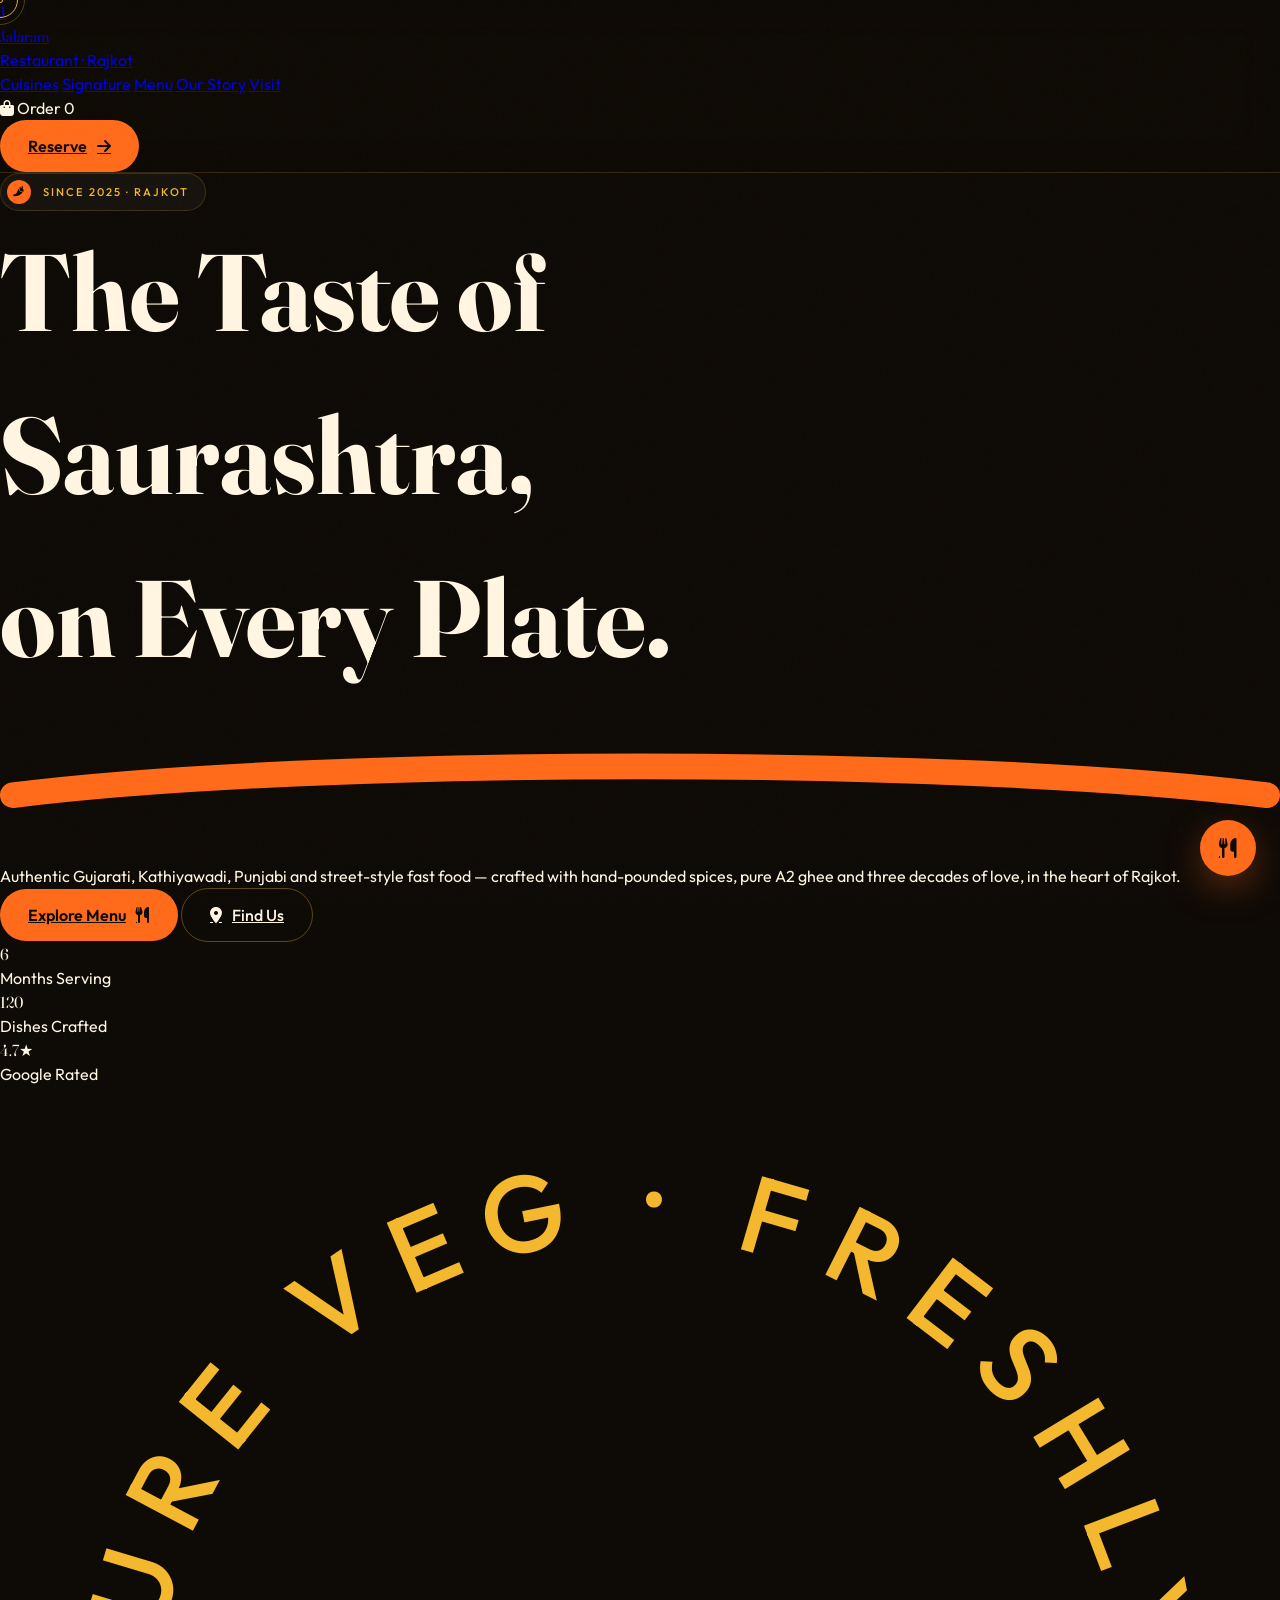
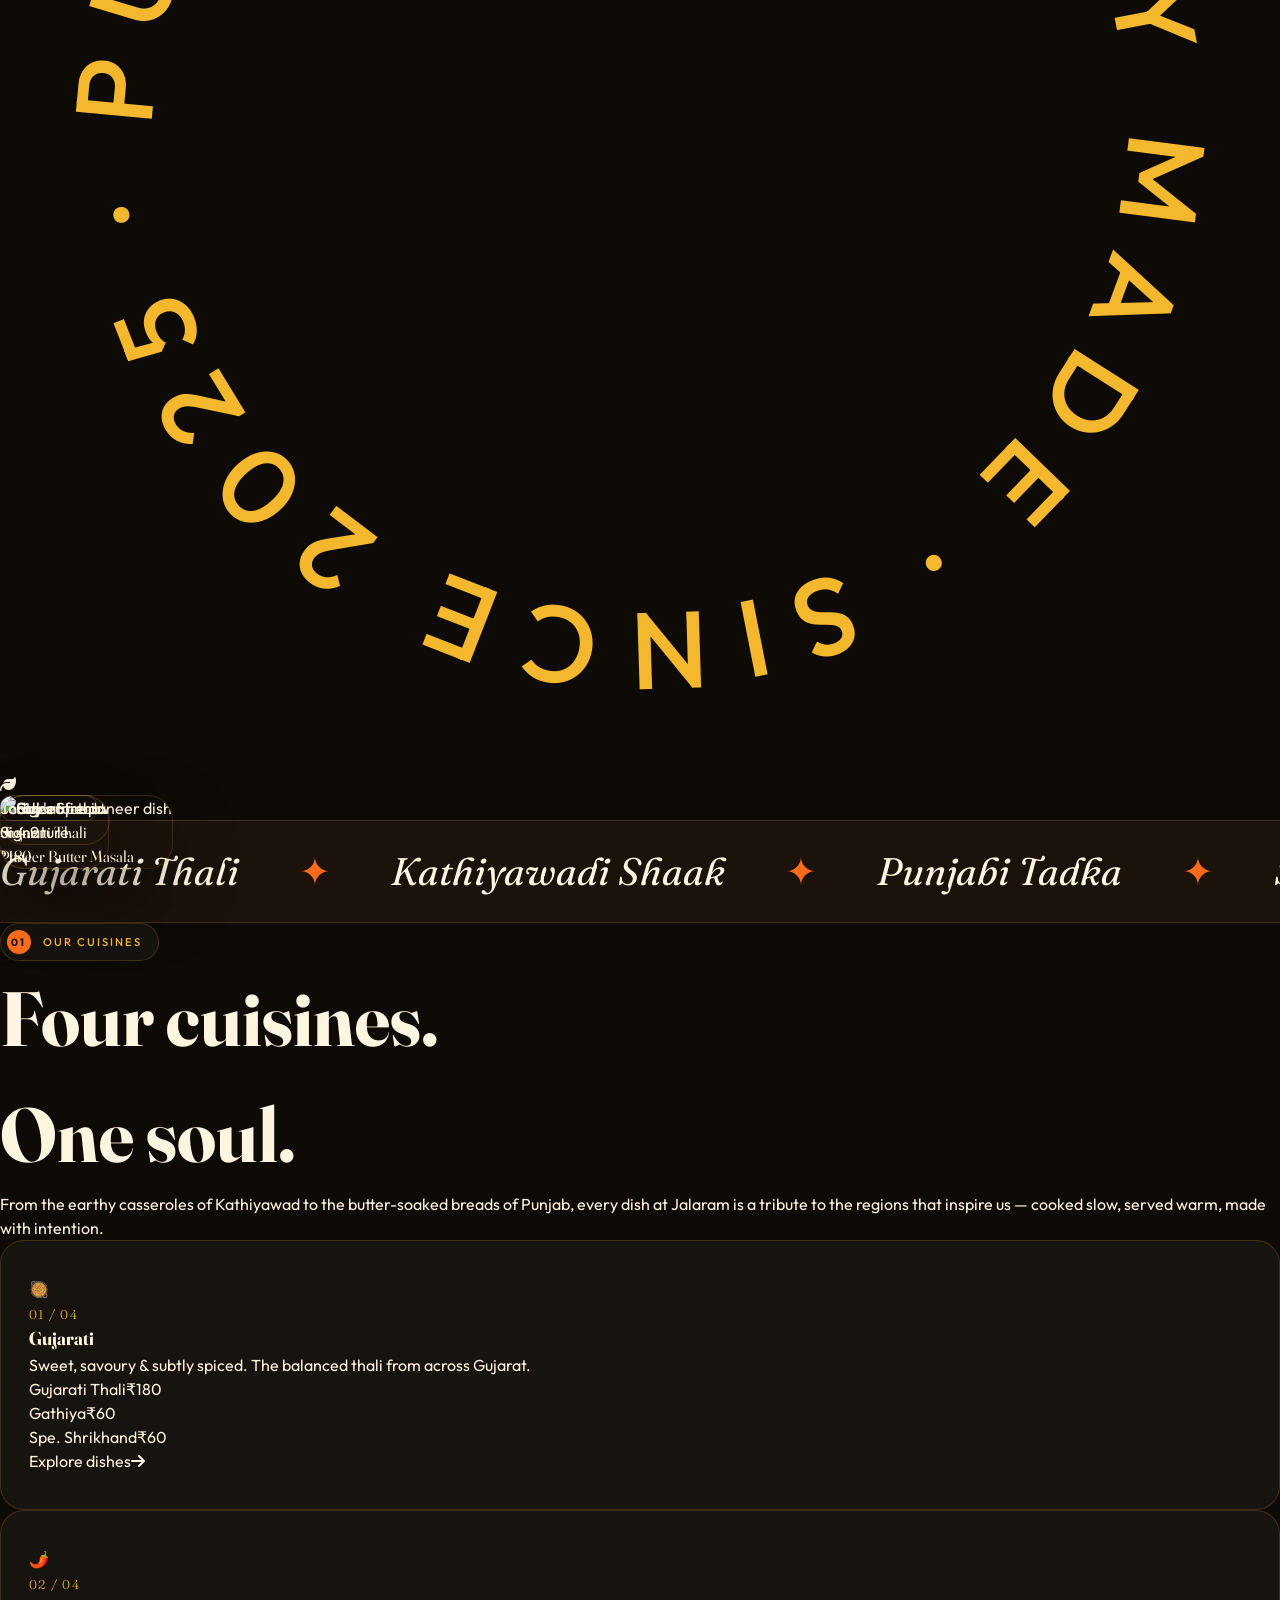
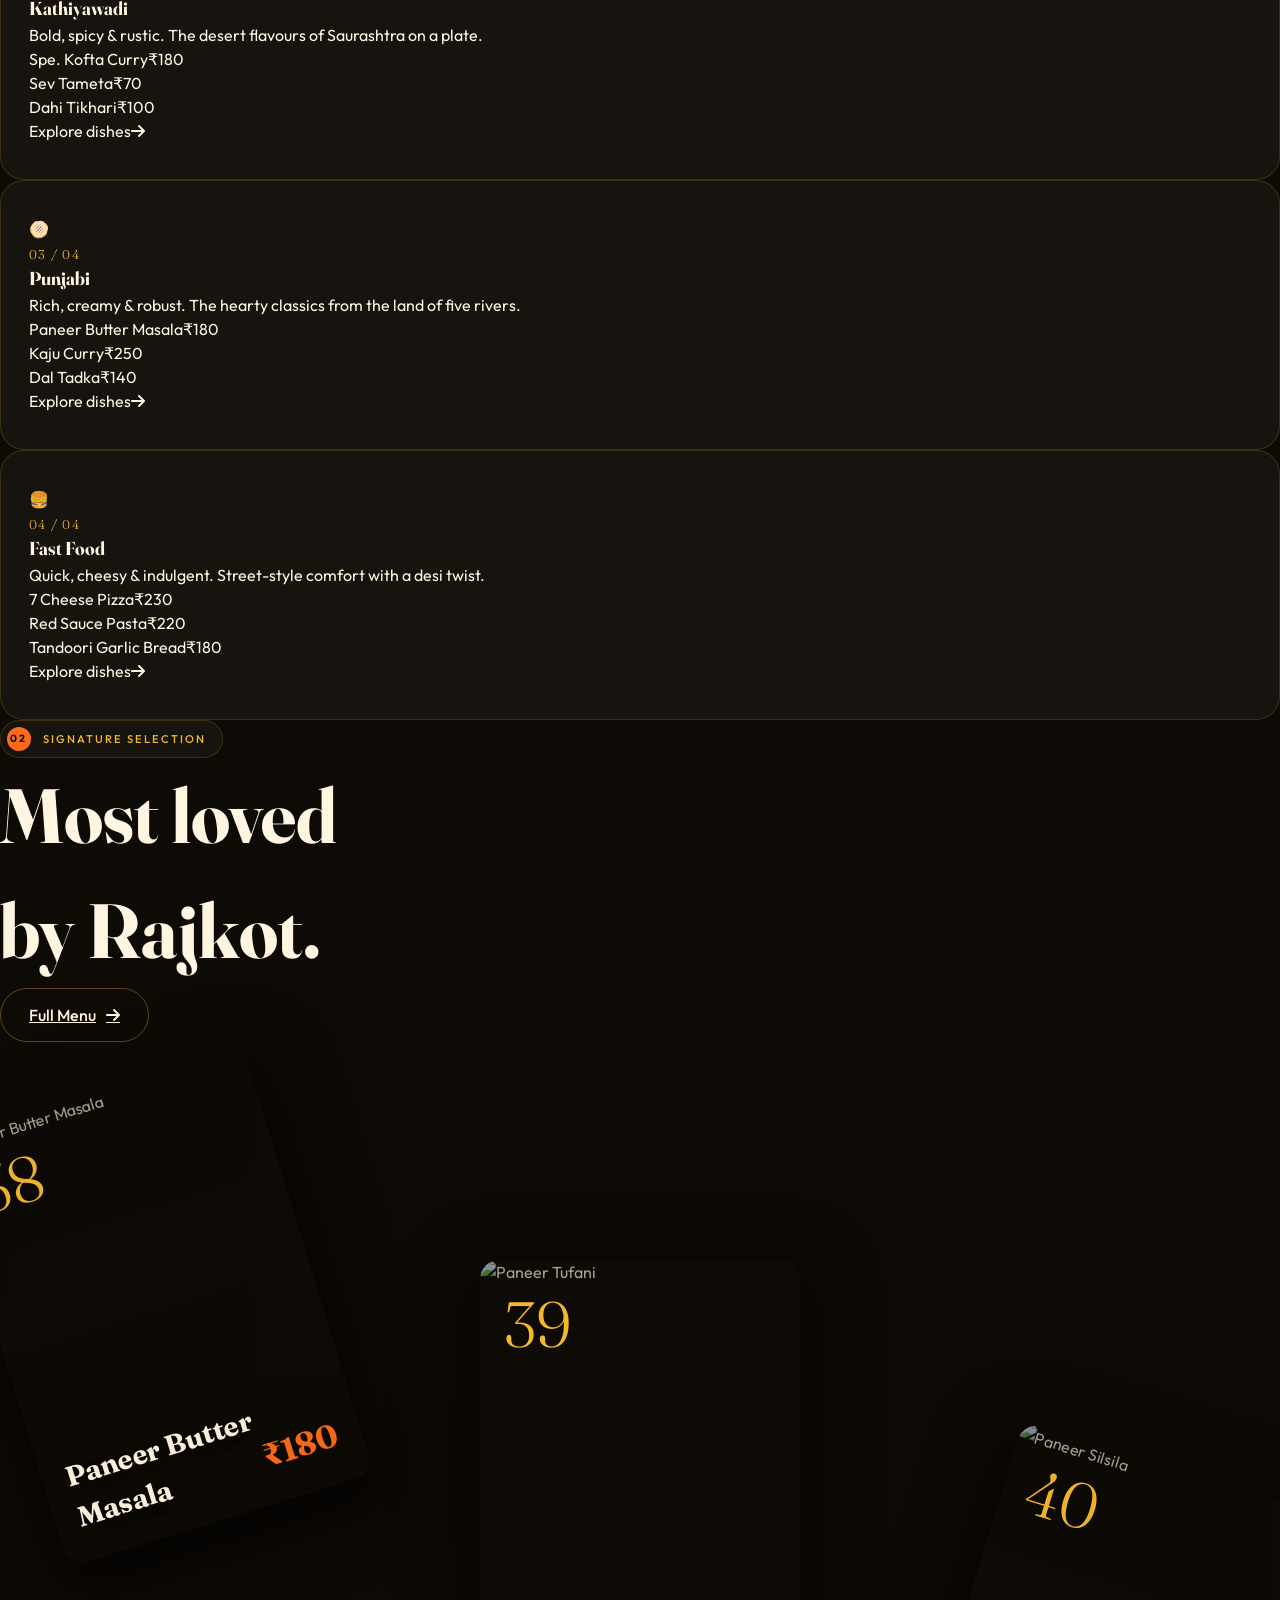
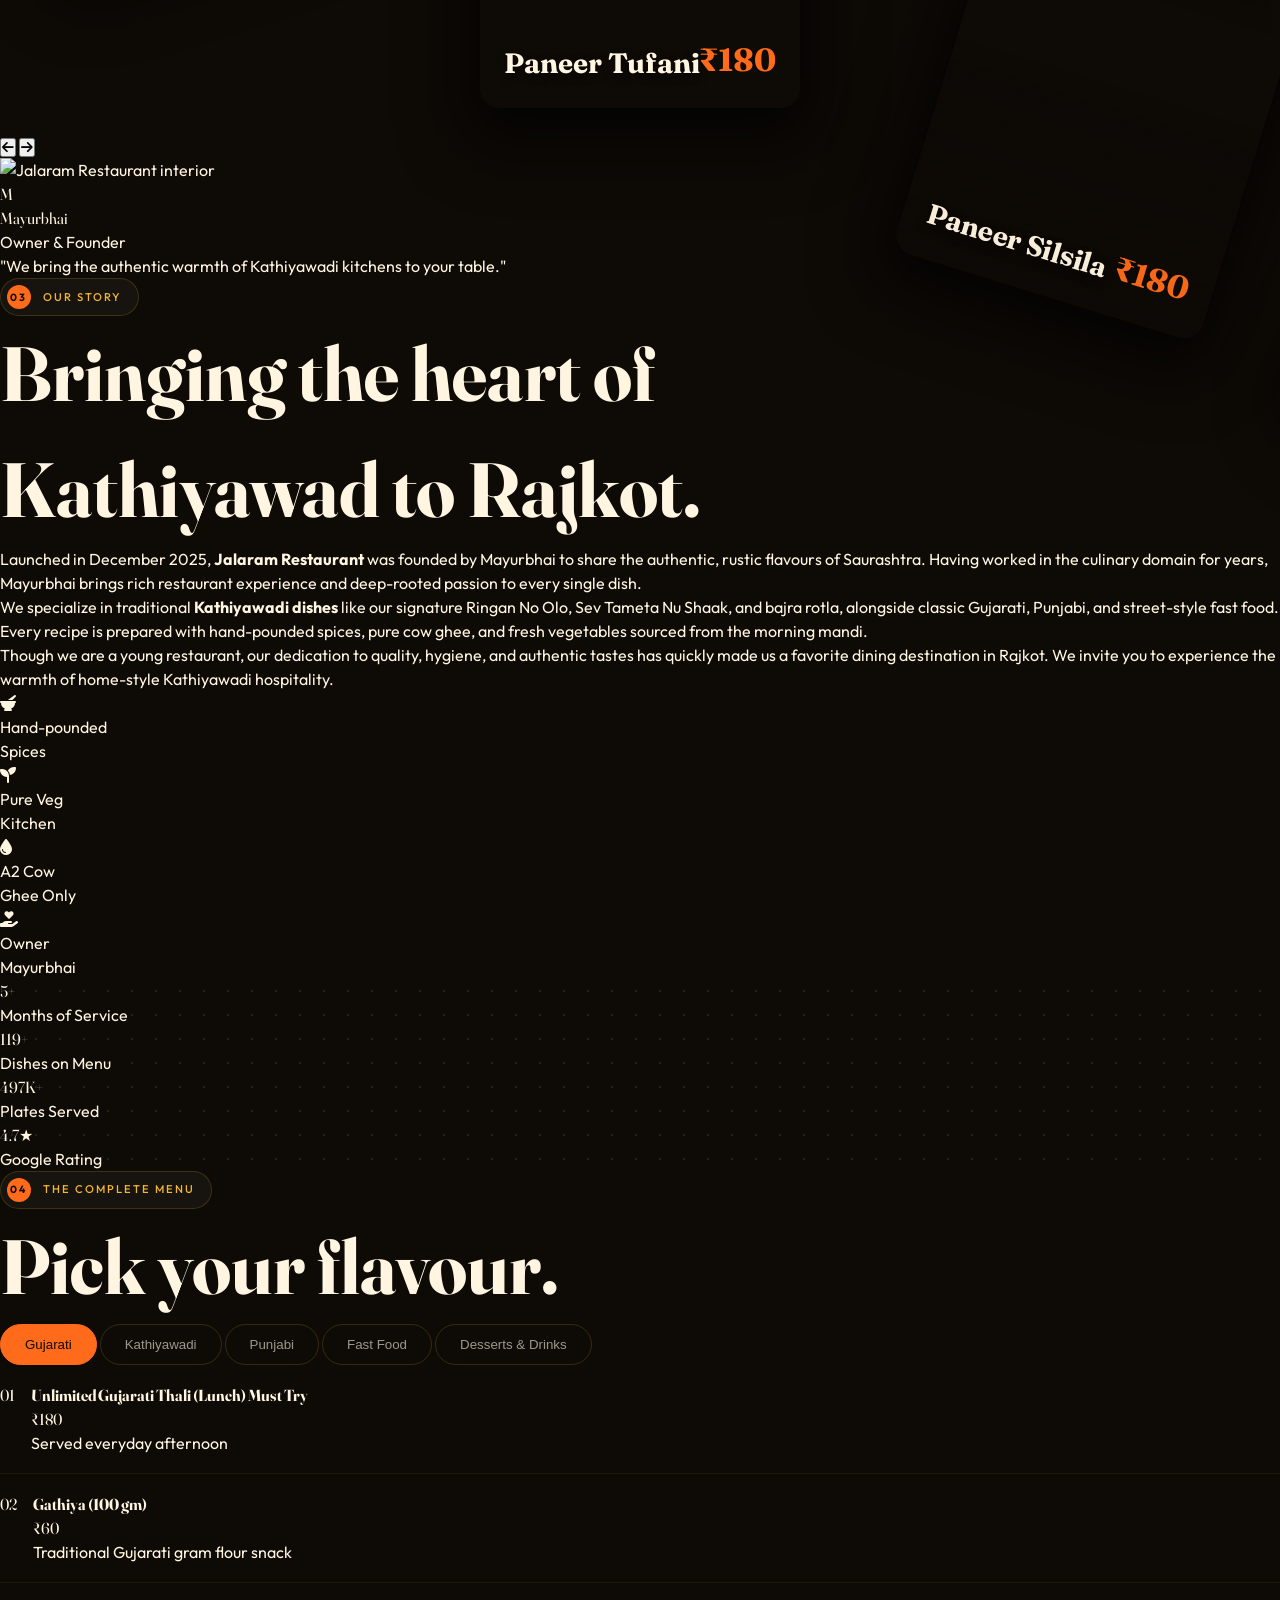
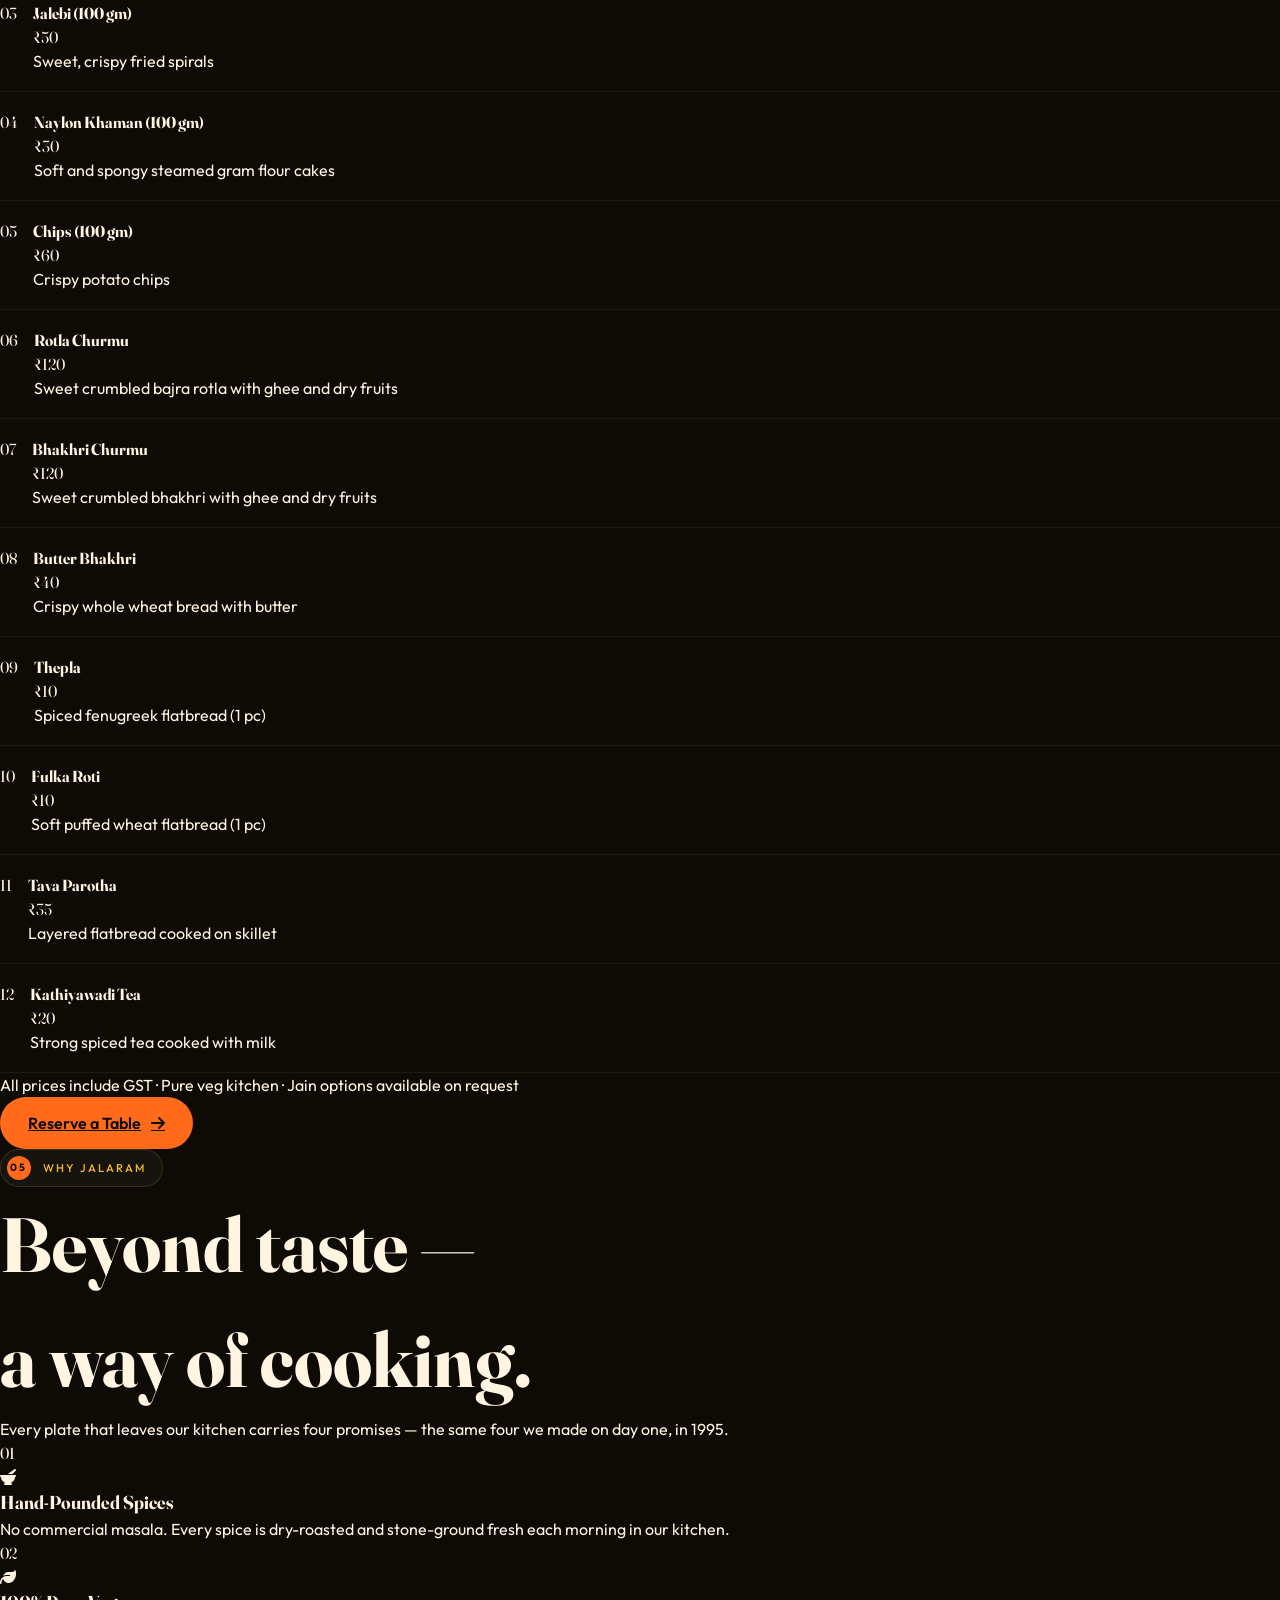
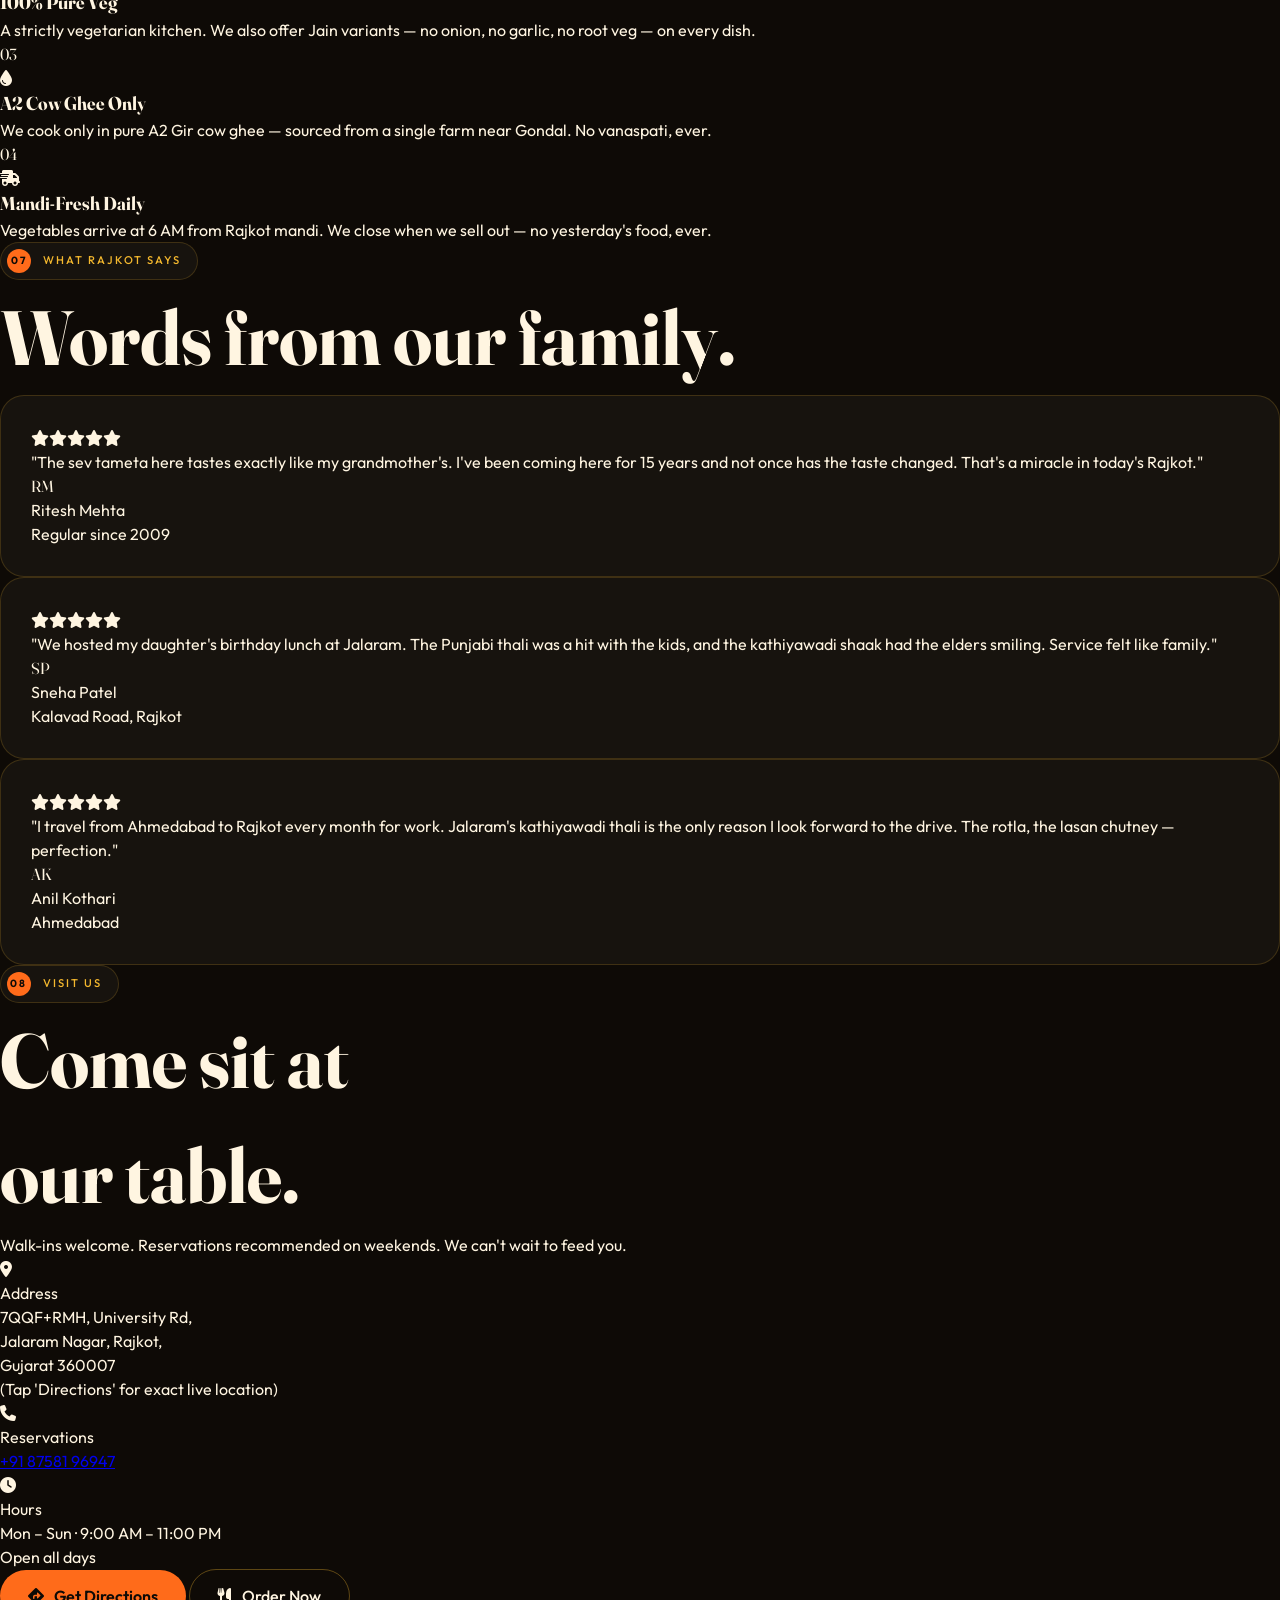
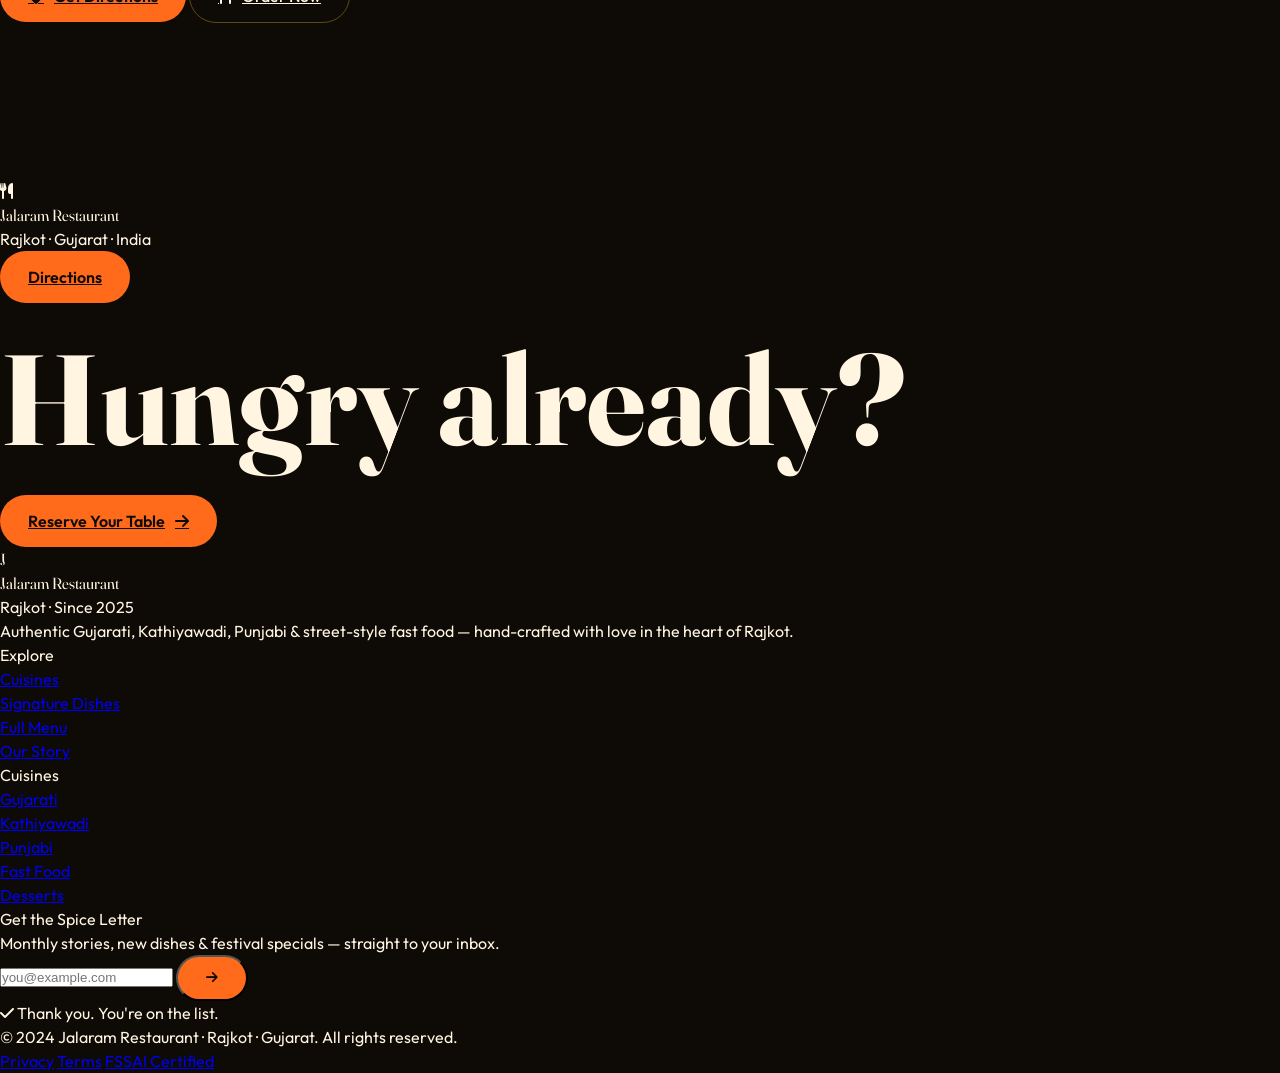
==== index.html @ e458cad7 "updated site" ====
<!DOCTYPE html>
<html lang="en">
<head>
<meta charset="UTF-8" />
<meta name="viewport" content="width=device-width, initial-scale=1.0" />
<title>Jalaram Restaurant — Authentic Flavours of Gujarat, Kathiyawad & Punjab in Rajkot</title>
<meta name="description" content="Jalaram Restaurant, Rajkot. Authentic Gujarati, Kathiyawadi, Punjabi & street-style fast food, hand-crafted since 2025." />
<script src="https://cdn.tailwindcss.com"></script>
<link rel="preconnect" href="https://fonts.googleapis.com" />
<link rel="preconnect" href="https://fonts.gstatic.com" crossorigin />
<link href="https://fonts.googleapis.com/css2?family=Fraunces:ital,opsz,wght@0,9..144,300..900;1,9..144,300..900&family=Outfit:wght@300;400;500;600;700;800;900&display=swap" rel="stylesheet" />
<link rel="stylesheet" href="https://cdnjs.cloudflare.com/ajax/libs/font-awesome/6.5.0/css/all.min.css" />
<script type="importmap">
{
  "imports": {
    "three": "https://unpkg.com/three@0.160.0/build/three.module.js"
  }
}
</script>
<style>
  :root {
    --bg: #0E0A06;
    --bg-2: #1A120B;
    --surface: #221710;
    --surface-2: #2D1F15;
    --fg: #FFF5E1;
    --fg-muted: rgba(255, 245, 225, 0.6);
    --fg-dim: rgba(255, 245, 225, 0.35);
    --saffron: #FF6B1A;
    --saffron-bright: #FF8534;
    --turmeric: #F4B82E;
    --crimson: #D62828;
    --emerald: #2A7F3E;
    --cream: #FFF5E1;
    --border: rgba(244, 184, 46, 0.18);
    --border-strong: rgba(244, 184, 46, 0.35);
    --card: rgba(255, 245, 225, 0.04);
  }

  * { margin: 0; padding: 0; box-sizing: border-box; }
  html { scroll-behavior: smooth; }
  body {
    font-family: 'Outfit', system-ui, sans-serif;
    background: var(--bg);
    color: var(--fg);
    overflow-x: hidden;
    line-height: 1.5;
    -webkit-font-smoothing: antialiased;
  }
  @media (min-width: 1024px) {
    body, a, button, .interactive { cursor: none; }
  }
  .font-display { font-family: 'Fraunces', serif; font-variation-settings: "opsz" 144; }

  /* ===== Custom cursor ===== */
  .cursor-dot, .cursor-ring {
    position: fixed; top: 0; left: 0;
    pointer-events: none; z-index: 9999;
    border-radius: 50%; mix-blend-mode: difference;
  }
  .cursor-dot {
    width: 6px; height: 6px;
    background: var(--turmeric);
    transform: translate(-50%, -50%);
    transition: width 0.2s, height 0.2s, opacity 0.2s;
  }
  .cursor-ring {
    width: 36px; height: 36px;
    border: 1px solid var(--turmeric);
    transform: translate(-50%, -50%);
    transition: width 0.3s, height 0.3s, border-color 0.3s, background 0.3s;
  }
  .cursor-hover .cursor-dot { width: 0; height: 0; }
  .cursor-hover .cursor-ring {
    width: 64px; height: 64px;
    border-color: var(--saffron);
    background: rgba(255, 107, 26, 0.1);
  }
  @media (max-width: 1023px) { .cursor-dot, .cursor-ring { display: none; } }

  /* ===== Loader ===== */
  #loader {
    position: fixed; inset: 0;
    background: var(--bg);
    z-index: 99999;
    display: flex; align-items: center; justify-content: center; flex-direction: column;
    transition: opacity 0.6s ease, visibility 0.6s ease;
  }
  #loader.done { opacity: 0; visibility: hidden; }
  .loader-text {
    font-family: 'Fraunces', serif;
    font-size: clamp(2rem, 6vw, 4rem);
    font-weight: 900; font-style: italic;
    color: var(--cream); letter-spacing: -0.02em;
  }
  .loader-bar {
    margin-top: 1.5rem; width: 220px; height: 2px;
    background: rgba(255, 245, 225, 0.1);
    overflow: hidden; border-radius: 2px;
  }
  .loader-bar::after {
    content: ''; display: block; width: 30%; height: 100%;
    background: linear-gradient(90deg, var(--saffron), var(--turmeric));
    animation: load 1.4s ease-in-out infinite;
  }
  @keyframes load { 0% { transform: translateX(-100%); } 100% { transform: translateX(400%); } }

  /* ===== Hero canvas ===== */
  #hero-canvas {
    position: absolute; inset: 0;
    width: 100%; height: 100%; z-index: 1;
  }

  /* ===== Navbar ===== */
  .nav-blur {
    backdrop-filter: blur(20px) saturate(180%);
    -webkit-backdrop-filter: blur(20px) saturate(180%);
    background: rgba(14, 10, 6, 0.7);
    border-bottom: 1px solid var(--border);
  }

  /* ===== Floating hero cards ===== */
  .float-card {
    position: absolute;
    border-radius: 24px;
    overflow: hidden;
    transform-style: preserve-3d;
    box-shadow: 0 30px 80px -20px rgba(0,0,0,0.7), 0 0 0 1px var(--border);
  }
  @keyframes float-1 { 0%,100% { transform: translateY(0) rotate(-6deg); } 50% { transform: translateY(-22px) rotate(-3deg); } }
  @keyframes float-2 { 0%,100% { transform: translateY(0) rotate(8deg); } 50% { transform: translateY(-30px) rotate(5deg); } }
  @keyframes float-3 { 0%,100% { transform: translateY(0) rotate(-3deg); } 50% { transform: translateY(-15px) rotate(0deg); } }
  .float-anim-1 { animation: float-1 6s ease-in-out infinite; }
  .float-anim-2 { animation: float-2 7.5s ease-in-out infinite; }
  .float-anim-3 { animation: float-3 8s ease-in-out infinite; }

  /* ===== Buttons ===== */
  .btn-primary {
    background: var(--saffron); color: var(--bg);
    padding: 14px 28px; border-radius: 100px;
    font-weight: 600; transition: all 0.3s cubic-bezier(0.16, 1, 0.3, 1);
    position: relative; overflow: hidden;
    display: inline-flex; align-items: center; gap: 10px;
  }
  .btn-primary::before {
    content: ''; position: absolute; inset: 0;
    background: linear-gradient(90deg, var(--turmeric), var(--saffron));
    transform: translateX(-101%);
    transition: transform 0.5s cubic-bezier(0.16, 1, 0.3, 1);
  }
  .btn-primary:hover::before { transform: translateX(0); }
  .btn-primary span, .btn-primary i { position: relative; z-index: 1; }
  .btn-ghost {
    background: transparent; color: var(--fg);
    padding: 14px 28px; border-radius: 100px;
    font-weight: 500; border: 1px solid var(--border-strong);
    transition: all 0.3s;
    display: inline-flex; align-items: center; gap: 10px;
  }
  .btn-ghost:hover { background: var(--card); border-color: var(--turmeric); }

  /* ===== Section tag ===== */
  .section-tag {
    display: inline-flex; align-items: center; gap: 12px;
    padding: 6px 16px 6px 6px;
    background: var(--card); border: 1px solid var(--border);
    border-radius: 100px; font-size: 0.7rem;
    letter-spacing: 0.18em; text-transform: uppercase;
    color: var(--turmeric); font-weight: 500;
  }
  .section-tag .dot {
    width: 24px; height: 24px; border-radius: 50%;
    background: var(--saffron); display: grid; place-items: center;
    color: var(--bg); font-size: 0.65rem; font-weight: 700;
  }

  /* ===== Reveal ===== */
  .reveal { opacity: 0; transform: translateY(40px); transition: opacity 0.9s cubic-bezier(0.16, 1, 0.3, 1), transform 0.9s cubic-bezier(0.16, 1, 0.3, 1); }
  .reveal.in-view { opacity: 1; transform: translateY(0); }

  /* ===== Tilt card ===== */
  .tilt-card {
    transform-style: preserve-3d;
    transition: transform 0.4s cubic-bezier(0.16, 1, 0.3, 1);
    will-change: transform;
  }

  /* ===== Marquee ===== */
  .marquee {
    display: flex; overflow: hidden;
    border-top: 1px solid var(--border); border-bottom: 1px solid var(--border);
    padding: 22px 0; background: var(--bg-2);
  }
  .marquee-track {
    display: flex; gap: 60px;
    animation: marquee 32s linear infinite;
    flex-shrink: 0; padding-right: 60px;
  }
  @keyframes marquee { to { transform: translateX(-50%); } }
  .marquee-item {
    font-family: 'Fraunces', serif;
    font-size: clamp(1.5rem, 3vw, 2.5rem);
    font-style: italic; color: var(--cream);
    display: flex; align-items: center; gap: 60px;
    white-space: nowrap;
  }
  .marquee-item .star { color: var(--saffron); font-style: normal; }

  /* ===== Cuisine card ===== */
  .cuisine-card {
    position: relative;
    padding: 36px 28px;
    border-radius: 24px;
    background: var(--card);
    border: 1px solid var(--border);
    overflow: hidden;
    transition: all 0.4s cubic-bezier(0.16, 1, 0.3, 1);
    transform-style: preserve-3d;
  }
  .cuisine-card::before {
    content: ''; position: absolute; inset: 0;
    background: radial-gradient(circle at var(--mx, 50%) var(--my, 50%), rgba(255, 107, 26, 0.18), transparent 50%);
    opacity: 0; transition: opacity 0.4s;
  }
  .cuisine-card:hover::before { opacity: 1; }
  .cuisine-card:hover {
    border-color: var(--border-strong);
    transform: translateY(-6px);
  }

  /* ===== Dish card ===== */
  .dish-card {
    position: relative;
    border-radius: 24px;
    overflow: hidden;
    background: var(--surface);
    border: 1px solid var(--border);
    transition: all 0.5s cubic-bezier(0.16, 1, 0.3, 1);
  }
  .dish-card:hover { border-color: var(--turmeric); transform: translateY(-8px); }
  .dish-card .dish-image { aspect-ratio: 4/5; overflow: hidden; position: relative; }
  .dish-card .dish-image img {
    width: 100%; height: 100%; object-fit: cover;
    transition: transform 0.8s cubic-bezier(0.16, 1, 0.3, 1);
  }
  .dish-card:hover .dish-image img { transform: scale(1.08); }

  .num-badge {
    font-family: 'Fraunces', serif; font-weight: 300;
    font-size: 0.8rem; color: var(--turmeric); letter-spacing: 0.1em;
  }

  /* ===== Menu tabs ===== */
  .menu-tab {
    padding: 12px 24px; border-radius: 100px;
    border: 1px solid var(--border); background: transparent;
    color: var(--fg-muted); font-weight: 500;
    transition: all 0.3s; white-space: nowrap;
  }
  .menu-tab.active {
    background: var(--saffron); color: var(--bg);
    border-color: var(--saffron);
  }
  .menu-tab:not(.active):hover { color: var(--fg); border-color: var(--border-strong); }

  #menu-content { transition: opacity 0.3s ease, transform 0.3s ease; }
  .menu-item-row {
    display: flex; align-items: flex-start; gap: 16px;
    padding: 18px 0;
    border-bottom: 1px solid rgba(244, 184, 46, 0.08);
    transition: border-color 0.3s, padding-left 0.3s;
  }
  .menu-item-row:hover { border-bottom-color: rgba(244, 184, 46, 0.3); padding-left: 8px; }

  /* ===== Gallery ===== */
  .gallery-grid { display: grid; grid-template-columns: repeat(12, 1fr); gap: 14px; }
  .gallery-item {
    position: relative; overflow: hidden;
    border-radius: 16px;
    transition: transform 0.6s cubic-bezier(0.16, 1, 0.3, 1);
  }
  .gallery-item img {
    width: 100%; height: 100%; object-fit: cover;
    transition: transform 1s cubic-bezier(0.16, 1, 0.3, 1);
  }
  .gallery-item:hover img { transform: scale(1.12); }

  /* ===== Testimonials ===== */
  .testimonial-card {
    padding: 30px; border-radius: 24px;
    background: var(--card); border: 1px solid var(--border);
    transition: all 0.4s;
  }
  .testimonial-card:hover {
    border-color: var(--border-strong);
    background: rgba(255, 245, 225, 0.06);
    transform: translateY(-4px);
  }

  /* ===== Misc ===== */
  .rotating-badge { animation: rotate 22s linear infinite; }
  @keyframes rotate { to { transform: rotate(360deg); } }

  .glow {
    position: absolute; border-radius: 50%;
    filter: blur(90px); opacity: 0.45;
    pointer-events: none;
  }

  ::-webkit-scrollbar { width: 8px; }
  ::-webkit-scrollbar-track { background: var(--bg); }
  ::-webkit-scrollbar-thumb { background: var(--surface-2); border-radius: 4px; }
  ::-webkit-scrollbar-thumb:hover { background: var(--saffron); }
  ::selection { background: var(--saffron); color: var(--bg); }

  .noise::before {
    content: ''; position: absolute; inset: 0;
    background-image: url("data:image/svg+xml,%3Csvg viewBox='0 0 200 200' xmlns='http://www.w3.org/2000/svg'%3E%3Cfilter id='n'%3E%3CfeTurbulence type='fractalNoise' baseFrequency='0.9' numOctaves='3' /%3E%3C/filter%3E%3Crect width='100%25' height='100%25' filter='url(%23n)' opacity='0.4'/%3E%3C/svg%3E");
    opacity: 0.05; pointer-events: none; mix-blend-mode: overlay;
  }

  .spice-pattern {
    background-image: radial-gradient(circle, rgba(244, 184, 46, 0.12) 1px, transparent 1px);
    background-size: 24px 24px;
  }

  /* Floating WhatsApp button */
  .float-cta {
    position: fixed; bottom: 24px; right: 24px;
    z-index: 50;
    width: 56px; height: 56px;
    border-radius: 50%;
    background: var(--saffron);
    color: var(--bg);
    display: grid; place-items: center;
    font-size: 1.25rem;
    box-shadow: 0 12px 40px -8px rgba(255, 107, 26, 0.6);
    transition: all 0.3s;
  }
  .float-cta:hover { transform: scale(1.1); background: var(--turmeric); }

  @media (prefers-reduced-motion: reduce) {
    *, *::before, *::after { animation-duration: 0.01ms !important; transition-duration: 0.01ms !important; }
  }

  /* ===== Food Carousel ===== */
  .food-carousel {
    position: relative;
    z-index: 1;
    height: 100%;
    margin-top: 15%;
    min-height: 500px;
    max-height: 100%;
    overflow: visible;
    pointer-events: none;
  }

  .carousel-item {
    --items: 4;
    --width: clamp(200px, 25vw, 350px);
    --height: clamp(280px, 35vw, 450px);
    --x: calc(var(--active) * 450%);
    --y: calc(var(--active) * 110%);
    --rot: calc(var(--active) * 60deg);
    --opacity: calc(var(--zIndex) / var(--items) * 2.5 - 1.5);
    overflow: hidden;
    position: absolute;
    z-index: var(--zIndex);
    width: var(--width);
    height: var(--height);
    margin: calc(var(--height) * -0.5) 0 0 calc(var(--width) * -0.5);
    border-radius: 20px;
    top: 50%;
    left: 50%;
    user-select: none;
    transform-origin: 0% 100%;
    box-shadow: 0 20px 60px 20px rgba(0, 0, 0, 0.6);
    background: transparent;
    pointer-events: all;
    transform: translate(var(--x), var(--y)) rotate(var(--rot));
    transition: transform 0.8s cubic-bezier(0, 0.02, 0, 1);
    cursor: pointer;
  }

  .carousel-item:hover {
    box-shadow: 0 25px 80px 25px rgba(255, 107, 26, 0.15);
  }

  .carousel-box {
    position: absolute;
    z-index: 1;
    top: 0;
    left: 0;
    width: 100%;
    height: 100%;
    transition: opacity 0.8s cubic-bezier(0, 0.02, 0, 1);
    opacity: var(--opacity);
  }

  .carousel-box::before {
    content: '';
    position: absolute;
    z-index: 2;
    top: 0;
    left: 0;
    width: 100%;
    height: 100%;
    background: linear-gradient(to bottom, rgba(14, 10, 6, 0.4), rgba(14, 10, 6, 0) 30%, rgba(14, 10, 6, 0) 50%, rgba(14, 10, 6, 0.7));
    pointer-events: none;
  }

  .carousel-box img {
    width: 100%;
    height: 100%;
    object-fit: cover;
    pointer-events: none;
    transition: transform 0.8s cubic-bezier(0, 0.02, 0, 1);
  }

  .carousel-item:hover .carousel-box img {
    transform: scale(1.05);
  }

  .carousel-title {
    position: absolute;
    z-index: 3;
    color: var(--fg);
    bottom: 24px;
    left: 24px;
    transition: opacity 0.8s cubic-bezier(0, 0.02, 0, 1);
    font-family: 'Fraunces', serif;
    font-size: clamp(1.25rem, 2.5vw, 1.75rem);
    font-weight: 700;
    text-shadow: 0 4px 8px rgba(0, 0, 0, 0.5);
    pointer-events: none;
  }

  .carousel-num {
    position: absolute;
    z-index: 3;
    color: var(--turmeric);
    top: 16px;
    left: 24px;
    transition: opacity 0.8s cubic-bezier(0, 0.02, 0, 1);
    font-family: 'Fraunces', serif;
    font-size: clamp(2rem, 5vw, 4rem);
    font-weight: 300;
    pointer-events: none;
  }

  .carousel-price {
    position: absolute;
    z-index: 3;
    color: var(--saffron);
    bottom: 24px;
    right: 24px;
    transition: opacity 0.8s cubic-bezier(0, 0.02, 0, 1);
    font-family: 'Fraunces', serif;
    font-size: clamp(1.5rem, 3vw, 2rem);
    font-weight: 700;
    pointer-events: none;
  }

  .carousel-cursor {
    position: fixed;
    z-index: 10;
    top: 0;
    left: 0;
    --size: 50px;
    width: var(--size);
    height: var(--size);
    border-radius: 50%;
    border: 1px solid rgba(244, 184, 46, 0.3);
    margin: calc(var(--size) * -0.5) 0 0 calc(var(--size) * -0.5);
    transition: transform 0.85s cubic-bezier(0, 0.02, 0, 1);
    display: none;
    pointer-events: none;
  }

  .carousel-cursor2 {
    --size: 4px;
    background: var(--turmeric);
    border: none;
    transition-duration: 0.7s;
  }

  @media (pointer: fine) {
    .carousel-cursor {
      display: block;
    }
  }

  @media (max-width: 768px) {
    .food-carousel {
      height: 60vh;
      min-height: 400px;
    }
    .carousel-item {
      --width: clamp(160px, 35vw, 220px);
      --height: clamp(220px, 45vw, 300px);
    }
  }
</style>
</head>
<body>
  <!-- ===== Loader ===== -->
  <div id="loader">
    <div class="loader-text">Jalaram</div>
    <div class="loader-bar"></div>
    <div class="text-[10px] mt-4 text-amber-200/40 tracking-[0.3em] uppercase">Preparing your table</div>
  </div>

  <!-- ===== Custom cursor ===== -->
  <div class="cursor-dot"></div>
  <div class="cursor-ring"></div>

  <!-- ===== Navbar ===== -->
  <nav class="fixed top-0 left-0 right-0 z-50 nav-blur">
    <div class="max-w-7xl mx-auto px-5 lg:px-10 h-20 flex items-center justify-between">
      <a href="#hero" class="flex items-center gap-3 interactive">
        <div class="w-11 h-11 rounded-full bg-gradient-to-br from-amber-400 to-orange-600 grid place-items-center shrink-0">
          <span class="font-display font-black text-stone-900 text-xl italic">J</span>
        </div>
        <div class="hidden sm:block">
          <div class="font-display font-black text-lg leading-none">Jalaram</div>
          <div class="text-[9px] tracking-[0.28em] text-amber-300/60 uppercase mt-1">Restaurant · Rajkot</div>
        </div>
      </a>
      <div class="hidden md:flex items-center gap-8 text-sm">
        <a href="#cuisines" class="interactive text-stone-300 hover:text-amber-300 transition">Cuisines</a>
        <a href="#signature" class="interactive text-stone-300 hover:text-amber-300 transition">Signature</a>
        <a href="#menu" class="interactive text-stone-300 hover:text-amber-300 transition">Menu</a>
        <a href="#about" class="interactive text-stone-300 hover:text-amber-300 transition">Our Story</a>
        <a href="#visit" class="interactive text-stone-300 hover:text-amber-300 transition">Visit</a>
      </div>
      <div class="flex items-center gap-3">
        <div id="cart-pill" class="hidden md:flex items-center gap-2 px-4 py-2 rounded-full bg-stone-900/60 border border-amber-500/20 text-sm">
          <i class="fa-solid fa-bag-shopping text-amber-400 text-xs"></i>
          <span class="text-xs text-stone-400">Order</span>
          <span id="cart-count" class="font-bold text-amber-400">0</span>
        </div>
        <a href="#visit" class="btn-primary interactive text-sm py-2.5 px-5">
          <span>Reserve</span>
          <i class="fa-solid fa-arrow-right text-xs"></i>
        </a>
      </div>
    </div>
  </nav>

  <!-- ===== Hero ===== -->
  <section id="hero" class="relative min-h-screen pt-20 overflow-hidden noise">
    <canvas id="hero-canvas"></canvas>
    <div class="glow w-[600px] h-[600px] bg-orange-600 -top-40 -left-40"></div>
    <div class="glow w-[500px] h-[500px] bg-amber-500 top-1/2 -right-40"></div>

    <div class="relative z-10 max-w-7xl mx-auto px-5 lg:px-10 pt-12 lg:pt-20 pb-32">
      <div class="grid lg:grid-cols-12 gap-10 items-center min-h-[80vh]">
        <div class="lg:col-span-7 relative">
          <div class="section-tag mb-8 reveal">
            <span class="dot"><i class="fa-solid fa-pepper-hot text-[10px]"></i></span>
            <span>Since 2025 · Rajkot</span>
          </div>

          <h1 class="font-display font-black leading-[0.9] tracking-tight reveal" style="font-size: clamp(3rem, 8.5vw, 7rem);">
            The Taste of <br />
            <span class="italic font-light text-amber-400">Saurashtra,</span><br />
            on Every <span class="relative inline-block">
              <span class="relative z-10">Plate.</span>
              <svg class="absolute -bottom-2 left-0 w-full" viewBox="0 0 200 12" fill="none" preserveAspectRatio="none">
                <path d="M2 8C50 2 150 2 198 8" stroke="#FF6B1A" stroke-width="4" stroke-linecap="round" />
              </svg>
            </span>
          </h1>

          <p class="mt-8 text-lg lg:text-xl text-stone-300 max-w-xl reveal leading-relaxed">
            Authentic Gujarati, Kathiyawadi, Punjabi and street-style fast food — crafted with hand-pounded spices, pure A2 ghee and three decades of love, in the heart of Rajkot.
          </p>

          <div class="mt-10 flex flex-wrap gap-4 reveal">
            <a href="#menu" class="btn-primary interactive">
              <span>Explore Menu</span>
              <i class="fa-solid fa-utensils"></i>
            </a>
            <a href="#visit" class="btn-ghost interactive">
              <i class="fa-solid fa-location-dot text-amber-400"></i>
              <span>Find Us</span>
            </a>
          </div>

          <div class="mt-16 grid grid-cols-3 gap-6 max-w-lg reveal">
            <div>
              <div class="font-display text-3xl lg:text-4xl font-black text-amber-400" data-count="6">0</div>
              <div class="text-[10px] text-stone-400 uppercase tracking-widest mt-1">Months Serving</div>
            </div>
            <div>
              <div class="font-display text-3xl lg:text-4xl font-black text-amber-400" data-count="120">0</div>
              <div class="text-[10px] text-stone-400 uppercase tracking-widest mt-1">Dishes Crafted</div>
            </div>
            <div>
              <div class="font-display text-3xl lg:text-4xl font-black text-amber-400">4.7<span class="text-amber-500/40">★</span></div>
              <div class="text-[10px] text-stone-400 uppercase tracking-widest mt-1">Google Rated</div>
            </div>
          </div>
        </div>

        <!-- Hero visual stack -->
        <div class="lg:col-span-5 relative h-[500px] lg:h-[620px] hidden md:block">
          <!-- Rotating badge -->
          <div class="absolute -top-4 -left-4 w-32 h-32 z-20">
            <svg viewBox="0 0 100 100" class="rotating-badge w-full h-full">
              <defs>
                <path id="circle-path" d="M 50, 50 m -38, 0 a 38,38 0 1,1 76,0 a 38,38 0 1,1 -76,0" />
              </defs>
              <text fill="#F4B82E" font-size="8.5" font-family="Outfit" font-weight="500" letter-spacing="2">
                <textPath href="#circle-path">PURE VEG · FRESHLY MADE · SINCE 2025 · </textPath>
              </text>
            </svg>
            <div class="absolute inset-0 grid place-items-center">
              <i class="fa-solid fa-leaf text-amber-400 text-2xl"></i>
            </div>
          </div>

          <!-- Main dish -->
          <div class="float-card float-anim-1 top-8 right-8 w-64 h-80 z-10">
            <img src="https://images.unsplash.com/photo-1631452180519-c014fe946bc7?w=600&q=80" alt="Signature paneer dish" class="w-full h-full object-cover" loading="eager" />
            <div class="absolute inset-0 bg-gradient-to-t from-stone-900/90 via-stone-900/20 to-transparent"></div>
            <div class="absolute bottom-4 left-4 right-4">
              <div class="text-[10px] text-amber-300 uppercase tracking-widest mb-1">Signature</div>
              <div class="font-display font-bold text-lg text-white">Paneer Butter Masala</div>
            </div>
          </div>

          <!-- Thali card -->
          <div class="float-card float-anim-2 bottom-0 left-0 w-56 h-56 z-20">
            <img src="https://images.unsplash.com/photo-1585937421612-70a008356fbe?w=500&q=80" alt="Gujarati thali" class="w-full h-full object-cover" loading="eager" />
            <div class="absolute inset-0 bg-gradient-to-t from-orange-900/80 to-transparent"></div>
            <div class="absolute top-3 right-3 bg-amber-400 text-stone-900 text-[10px] font-bold px-2 py-1 rounded-full">★ 4.9</div>
          </div>

          <!-- Street food -->
          <div class="float-card float-anim-3 bottom-32 right-0 w-44 h-44 z-30">
            <img src="https://images.unsplash.com/photo-1601050690597-df0568f70950?w=400&q=80" alt="Street food" class="w-full h-full object-cover" loading="eager" />
          </div>

          <!-- Price tag -->
          <div class="float-card float-anim-2 top-40 left-0 px-5 py-4 bg-stone-900/85 backdrop-blur z-40">
            <div class="text-[10px] text-amber-300 uppercase tracking-widest mb-1">Today's Special</div>
            <div class="font-display font-bold text-white text-base">Gujarati Thali</div>
            <div class="flex items-baseline gap-2 mt-1">
              <span class="font-display text-2xl font-black text-amber-400">₹180</span>
            </div>
          </div>
        </div>
      </div>

      <div class="absolute bottom-8 left-1/2 -translate-x-1/2 flex flex-col items-center gap-2 text-amber-300/60">
        <span class="text-[10px] tracking-[0.3em] uppercase">Scroll</span>
        <div class="w-px h-12 bg-gradient-to-b from-amber-400 to-transparent"></div>
      </div>
    </div>
  </section>

  <!-- ===== Marquee ===== -->
  <div class="marquee">
    <div class="marquee-track">
      <div class="marquee-item">Gujarati Thali <span class="star">✦</span></div>
      <div class="marquee-item">Kathiyawadi Shaak <span class="star">✦</span></div>
      <div class="marquee-item">Punjabi Tadka <span class="star">✦</span></div>
      <div class="marquee-item">Street Food <span class="star">✦</span></div>
      <div class="marquee-item">Pure Veg Kitchen <span class="star">✦</span></div>
      <div class="marquee-item">Hand-Pounded Spices <span class="star">✦</span></div>
    </div>
    <div class="marquee-track" aria-hidden="true">
      <div class="marquee-item">Gujarati Thali <span class="star">✦</span></div>
      <div class="marquee-item">Kathiyawadi Shaak <span class="star">✦</span></div>
      <div class="marquee-item">Punjabi Tadka <span class="star">✦</span></div>
      <div class="marquee-item">Street Food <span class="star">✦</span></div>
      <div class="marquee-item">Pure Veg Kitchen <span class="star">✦</span></div>
      <div class="marquee-item">Hand-Pounded Spices <span class="star">✦</span></div>
    </div>
  </div>

  <!-- ===== Cuisines ===== -->
  <section id="cuisines" class="relative py-24 lg:py-32 overflow-hidden">
    <div class="glow w-[500px] h-[500px] bg-orange-700 top-0 right-0"></div>
    <div class="relative max-w-7xl mx-auto px-5 lg:px-10">
      <div class="grid lg:grid-cols-12 gap-10 mb-16 items-end">
        <div class="lg:col-span-7">
          <div class="section-tag mb-6 reveal"><span class="dot">01</span><span>Our Cuisines</span></div>
          <h2 class="font-display font-black leading-[0.95] reveal" style="font-size: clamp(2.5rem, 6vw, 5rem);">
            Four cuisines.<br />
            <span class="italic font-light text-amber-400">One soul.</span>
          </h2>
        </div>
        <div class="lg:col-span-5 reveal">
          <p class="text-stone-300 text-lg leading-relaxed">
            From the earthy casseroles of Kathiyawad to the butter-soaked breads of Punjab, every dish at Jalaram is a tribute to the regions that inspire us — cooked slow, served warm, made with intention.
          </p>
        </div>
      </div>

      <div class="grid sm:grid-cols-2 lg:grid-cols-4 gap-5">
        <div class="cuisine-card reveal interactive" data-cuisine="gujarati">
          <div class="flex items-start justify-between mb-6">
            <div class="w-14 h-14 rounded-2xl bg-amber-500/15 grid place-items-center text-2xl">🥘</div>
            <span class="num-badge">01 / 04</span>
          </div>
          <h3 class="font-display font-bold text-2xl mb-2">Gujarati</h3>
          <p class="text-sm text-stone-400 mb-6">Sweet, savoury & subtly spiced. The balanced thali from across Gujarat.</p>
          <div class="space-y-2 text-xs text-stone-500">
            <div class="flex justify-between border-b border-stone-800 pb-2"><span>Gujarati Thali</span><span class="text-amber-400">₹180</span></div>
            <div class="flex justify-between border-b border-stone-800 pb-2"><span>Gathiya</span><span class="text-amber-400">₹60</span></div>
            <div class="flex justify-between"><span>Spe. Shrikhand</span><span class="text-amber-400">₹60</span></div>
          </div>
          <div class="mt-6 flex items-center gap-2 text-amber-400 text-sm font-medium">
            <span>Explore dishes</span><i class="fa-solid fa-arrow-right text-xs"></i>
          </div>
        </div>

        <div class="cuisine-card reveal interactive" data-cuisine="kathiyawadi">
          <div class="flex items-start justify-between mb-6">
            <div class="w-14 h-14 rounded-2xl bg-orange-500/15 grid place-items-center text-2xl">🌶️</div>
            <span class="num-badge">02 / 04</span>
          </div>
          <h3 class="font-display font-bold text-2xl mb-2">Kathiyawadi</h3>
          <p class="text-sm text-stone-400 mb-6">Bold, spicy & rustic. The desert flavours of Saurashtra on a plate.</p>
          <div class="space-y-2 text-xs text-stone-500">
            <div class="flex justify-between border-b border-stone-800 pb-2"><span>Spe. Kofta Curry</span><span class="text-amber-400">₹180</span></div>
            <div class="flex justify-between border-b border-stone-800 pb-2"><span>Sev Tameta</span><span class="text-amber-400">₹70</span></div>
            <div class="flex justify-between"><span>Dahi Tikhari</span><span class="text-amber-400">₹100</span></div>
          </div>
          <div class="mt-6 flex items-center gap-2 text-amber-400 text-sm font-medium">
            <span>Explore dishes</span><i class="fa-solid fa-arrow-right text-xs"></i>
          </div>
        </div>

        <div class="cuisine-card reveal interactive" data-cuisine="punjabi">
          <div class="flex items-start justify-between mb-6">
            <div class="w-14 h-14 rounded-2xl bg-red-500/15 grid place-items-center text-2xl">🫓</div>
            <span class="num-badge">03 / 04</span>
          </div>
          <h3 class="font-display font-bold text-2xl mb-2">Punjabi</h3>
          <p class="text-sm text-stone-400 mb-6">Rich, creamy & robust. The hearty classics from the land of five rivers.</p>
          <div class="space-y-2 text-xs text-stone-500">
            <div class="flex justify-between border-b border-stone-800 pb-2"><span>Paneer Butter Masala</span><span class="text-amber-400">₹180</span></div>
            <div class="flex justify-between border-b border-stone-800 pb-2"><span>Kaju Curry</span><span class="text-amber-400">₹250</span></div>
            <div class="flex justify-between"><span>Dal Tadka</span><span class="text-amber-400">₹140</span></div>
          </div>
          <div class="mt-6 flex items-center gap-2 text-amber-400 text-sm font-medium">
            <span>Explore dishes</span><i class="fa-solid fa-arrow-right text-xs"></i>
          </div>
        </div>

        <div class="cuisine-card reveal interactive" data-cuisine="fastfood">
          <div class="flex items-start justify-between mb-6">
            <div class="w-14 h-14 rounded-2xl bg-yellow-500/15 grid place-items-center text-2xl">🍔</div>
            <span class="num-badge">04 / 04</span>
          </div>
          <h3 class="font-display font-bold text-2xl mb-2">Fast Food</h3>
          <p class="text-sm text-stone-400 mb-6">Quick, cheesy & indulgent. Street-style comfort with a desi twist.</p>
          <div class="space-y-2 text-xs text-stone-500">
            <div class="flex justify-between border-b border-stone-800 pb-2"><span>7 Cheese Pizza</span><span class="text-amber-400">₹230</span></div>
            <div class="flex justify-between border-b border-stone-800 pb-2"><span>Red Sauce Pasta</span><span class="text-amber-400">₹220</span></div>
            <div class="flex justify-between"><span>Tandoori Garlic Bread</span><span class="text-amber-400">₹180</span></div>
          </div>
          <div class="mt-6 flex items-center gap-2 text-amber-400 text-sm font-medium">
            <span>Explore dishes</span><i class="fa-solid fa-arrow-right text-xs"></i>
          </div>
        </div>
      </div>
    </div>
  </section>

  <!-- ===== Signature Dishes ===== -->
  <section id="signature" class="relative py-24 lg:py-32 bg-stone-950 overflow-hidden">
    <div class="glow w-[400px] h-[400px] bg-amber-500 bottom-0 left-1/4"></div>
    <div class="relative max-w-7xl mx-auto px-5 lg:px-10">
      <div class="flex flex-wrap items-end justify-between gap-6 mb-14">
        <div>
          <div class="section-tag mb-6 reveal"><span class="dot">02</span><span>Signature Selection</span></div>
          <h2 class="font-display font-black leading-[0.95] reveal" style="font-size: clamp(2.5rem, 6vw, 5rem);">
            Most loved<br />
            <span class="italic font-light text-amber-400">by Rajkot.</span>
          </h2>
        </div>
        <a href="#menu" class="btn-ghost interactive reveal">
          <span>Full Menu</span><i class="fa-solid fa-arrow-right text-xs"></i>
        </a>
      </div>

      <div class="food-carousel reveal" id="signature-carousel">
        <!-- Dynamically Populated -->
      </div>

      <!-- Carousel Navigation Buttons in Corners -->
      <button id="carousel-prev" class="absolute left-4 lg:left-8 top-1/2 -translate-y-1/2 w-14 h-14 rounded-full border border-amber-500/20 bg-transparent text-amber-400 hover:bg-saffron/10 hover:border-saffron transition flex items-center justify-center interactive z-30" aria-label="Previous dish">
        <i class="fa-solid fa-arrow-left text-lg"></i>
      </button>
      <button id="carousel-next" class="absolute right-4 lg:right-8 top-1/2 -translate-y-1/2 w-14 h-14 rounded-full border border-amber-500/20 bg-transparent text-amber-400 hover:bg-saffron/10 hover:border-saffron transition flex items-center justify-center interactive z-30" aria-label="Next dish">
        <i class="fa-solid fa-arrow-right text-lg"></i>
      </button>

      <div class="carousel-cursor"></div>
      <div class="carousel-cursor carousel-cursor2"></div>
    </div>
  </section>

  <!-- ===== About / Story ===== -->
  <section id="about" class="relative py-24 lg:py-32 overflow-hidden">
    <div class="glow w-[500px] h-[500px] bg-orange-600 top-1/3 -right-40"></div>
    <div class="relative max-w-7xl mx-auto px-5 lg:px-10">
      <div class="grid lg:grid-cols-12 gap-12 items-center">
        <div class="lg:col-span-5 relative reveal">
          <div class="relative aspect-[4/5] rounded-3xl overflow-hidden">
            <img src="https://images.unsplash.com/photo-1517248135467-4c7edcad34c4?w=700&q=80" alt="Jalaram Restaurant interior" class="w-full h-full object-cover" loading="lazy" />
            <div class="absolute inset-0 bg-gradient-to-t from-stone-900/70 via-transparent to-transparent"></div>
          </div>
          <div class="absolute -bottom-8 -right-4 lg:-right-12 bg-stone-900/90 backdrop-blur-xl border border-amber-500/30 rounded-2xl p-6 max-w-[240px]">
            <div class="flex items-center gap-3 mb-3">
              <div class="w-10 h-10 rounded-full bg-gradient-to-br from-amber-400 to-orange-600 grid place-items-center font-display font-black text-stone-900">M</div>
              <div>
                <div class="font-display font-bold text-sm">Mayurbhai</div>
                <div class="text-[10px] text-stone-500">Owner & Founder</div>
              </div>
            </div>
            <p class="text-xs text-stone-400 leading-relaxed italic">"We bring the authentic warmth of Kathiyawadi kitchens to your table."</p>
          </div>
          <div class="absolute -top-6 -left-6 w-24 h-24 border-2 border-amber-500/30 rounded-3xl -z-10"></div>
        </div>

        <div class="lg:col-span-7 lg:pl-10">
          <div class="section-tag mb-6 reveal"><span class="dot">03</span><span>Our Story</span></div>
          <h2 class="font-display font-black leading-[0.95] mb-8 reveal" style="font-size: clamp(2.5rem, 6vw, 5rem);">
            Bringing the heart of<br />
            <span class="italic font-light text-amber-400">Kathiyawad to Rajkot.</span>
          </h2>

          <div class="space-y-5 text-stone-300 text-lg leading-relaxed reveal">
            <p>
              Launched in December 2025, <strong class="text-amber-300 font-medium">Jalaram Restaurant</strong> was founded by Mayurbhai to share the authentic, rustic flavours of Saurashtra. Having worked in the culinary domain for years, Mayurbhai brings rich restaurant experience and deep-rooted passion to every single dish.
            </p>
            <p>
              We specialize in traditional <strong class="text-amber-300 font-medium">Kathiyawadi dishes</strong> like our signature Ringan No Olo, Sev Tameta Nu Shaak, and bajra rotla, alongside classic Gujarati, Punjabi, and street-style fast food. Every recipe is prepared with hand-pounded spices, pure cow ghee, and fresh vegetables sourced from the morning mandi.
            </p>
            <p>
              Though we are a young restaurant, our dedication to quality, hygiene, and authentic tastes has quickly made us a favorite dining destination in Rajkot. We invite you to experience the warmth of home-style Kathiyawadi hospitality.
            </p>
          </div>

          <div class="mt-10 grid grid-cols-2 sm:grid-cols-4 gap-4 reveal">
            <div class="p-4 rounded-2xl bg-stone-900/60 border border-amber-500/15">
              <i class="fa-solid fa-mortar-pestle text-amber-400 text-xl mb-2"></i>
              <div class="text-[10px] text-stone-400 uppercase tracking-wider">Hand-pounded</div>
              <div class="text-sm font-medium">Spices</div>
            </div>
            <div class="p-4 rounded-2xl bg-stone-900/60 border border-amber-500/15">
              <i class="fa-solid fa-seedling text-green-400 text-xl mb-2"></i>
              <div class="text-[10px] text-stone-400 uppercase tracking-wider">Pure Veg</div>
              <div class="text-sm font-medium">Kitchen</div>
            </div>
            <div class="p-4 rounded-2xl bg-stone-900/60 border border-amber-500/15">
              <i class="fa-solid fa-droplet text-orange-400 text-xl mb-2"></i>
              <div class="text-[10px] text-stone-400 uppercase tracking-wider">A2 Cow</div>
              <div class="text-sm font-medium">Ghee Only</div>
            </div>
            <div class="p-4 rounded-2xl bg-stone-900/60 border border-amber-500/15">
              <i class="fa-solid fa-hand-holding-heart text-red-400 text-xl mb-2"></i>
              <div class="text-[10px] text-stone-400 uppercase tracking-wider">Owner</div>
              <div class="text-sm font-medium">Mayurbhai</div>
            </div>
          </div>
        </div>
      </div>
    </div>
  </section>

  <!-- ===== Stats ===== -->
  <section id="stats" class="relative py-20 border-y border-amber-500/10 spice-pattern">
    <div class="max-w-7xl mx-auto px-5 lg:px-10">
      <div class="grid grid-cols-2 lg:grid-cols-4 gap-8">
        <div class="text-center reveal">
          <div class="font-display font-black text-5xl lg:text-7xl text-amber-400"><span data-count="6">0</span>+</div>
          <div class="text-[10px] text-stone-400 uppercase tracking-widest mt-2">Months of Service</div>
        </div>
        <div class="text-center reveal">
          <div class="font-display font-black text-5xl lg:text-7xl text-amber-400"><span data-count="120">0</span>+</div>
          <div class="text-[10px] text-stone-400 uppercase tracking-widest mt-2">Dishes on Menu</div>
        </div>
        <div class="text-center reveal">
          <div class="font-display font-black text-5xl lg:text-7xl text-amber-400"><span data-count="500">0</span>K+</div>
          <div class="text-[10px] text-stone-400 uppercase tracking-widest mt-2">Plates Served</div>
        </div>
        <div class="text-center reveal">
          <div class="font-display font-black text-5xl lg:text-7xl text-amber-400"><span data-count="4.7" data-float="1">0</span>★</div>
          <div class="text-[10px] text-stone-400 uppercase tracking-widest mt-2">Google Rating</div>
        </div>
      </div>
    </div>
  </section>

  <!-- ===== Menu ===== -->
  <section id="menu" class="relative py-24 lg:py-32 overflow-hidden">
    <div class="glow w-[500px] h-[500px] bg-amber-600 bottom-1/4 -left-40"></div>
    <div class="relative max-w-7xl mx-auto px-5 lg:px-10">
      <div class="text-center mb-14">
        <div class="section-tag mb-6 reveal mx-auto"><span class="dot">04</span><span>The Complete Menu</span></div>
        <h2 class="font-display font-black leading-[0.95] reveal" style="font-size: clamp(2.5rem, 6vw, 5rem);">
          Pick your <span class="italic font-light text-amber-400">flavour.</span>
        </h2>
      </div>

      <div class="flex flex-wrap justify-center gap-3 mb-12 reveal">
        <button class="menu-tab active interactive" data-tab="gujarati">Gujarati</button>
        <button class="menu-tab interactive" data-tab="kathiyawadi">Kathiyawadi</button>
        <button class="menu-tab interactive" data-tab="punjabi">Punjabi</button>
        <button class="menu-tab interactive" data-tab="fastfood">Fast Food</button>
        <button class="menu-tab interactive" data-tab="desserts">Desserts & Drinks</button>
      </div>

      <div id="menu-content" class="grid md:grid-cols-2 gap-x-12 max-w-5xl mx-auto"></div>

      <div class="text-center mt-12 reveal">
        <p class="text-xs text-stone-500 mb-5">All prices include GST · Pure veg kitchen · Jain options available on request</p>
        <a href="#visit" class="btn-primary interactive">
          <span>Reserve a Table</span>
          <i class="fa-solid fa-arrow-right text-xs"></i>
        </a>
      </div>
    </div>
  </section>

  <!-- ===== Why Choose Us ===== -->
  <section id="why" class="relative py-24 lg:py-32 bg-stone-950 overflow-hidden">
    <div class="relative max-w-7xl mx-auto px-5 lg:px-10">
      <div class="grid lg:grid-cols-12 gap-12 mb-16 items-end">
        <div class="lg:col-span-7">
          <div class="section-tag mb-6 reveal"><span class="dot">05</span><span>Why Jalaram</span></div>
          <h2 class="font-display font-black leading-[0.95] reveal" style="font-size: clamp(2.5rem, 6vw, 5rem);">
            Beyond taste —<br />
            <span class="italic font-light text-amber-400">a way of cooking.</span>
          </h2>
        </div>
        <div class="lg:col-span-5 reveal">
          <p class="text-stone-300 text-lg leading-relaxed">
            Every plate that leaves our kitchen carries four promises — the same four we made on day one, in 1995.
          </p>
        </div>
      </div>

      <div class="grid sm:grid-cols-2 lg:grid-cols-4 gap-5">
        <div class="p-8 rounded-3xl bg-gradient-to-br from-stone-900 to-stone-900/40 border border-amber-500/15 reveal interactive relative overflow-hidden">
          <div class="font-display text-7xl font-black text-amber-500/10 absolute top-2 right-4">01</div>
          <i class="fa-solid fa-mortar-pestle text-3xl text-amber-400 mb-5 relative"></i>
          <h3 class="font-display font-bold text-xl mb-3 relative">Hand-Pounded Spices</h3>
          <p class="text-sm text-stone-400 leading-relaxed relative">No commercial masala. Every spice is dry-roasted and stone-ground fresh each morning in our kitchen.</p>
        </div>
        <div class="p-8 rounded-3xl bg-gradient-to-br from-stone-900 to-stone-900/40 border border-amber-500/15 reveal interactive relative overflow-hidden">
          <div class="font-display text-7xl font-black text-amber-500/10 absolute top-2 right-4">02</div>
          <i class="fa-solid fa-leaf text-3xl text-green-400 mb-5 relative"></i>
          <h3 class="font-display font-bold text-xl mb-3 relative">100% Pure Veg</h3>
          <p class="text-sm text-stone-400 leading-relaxed relative">A strictly vegetarian kitchen. We also offer Jain variants — no onion, no garlic, no root veg — on every dish.</p>
        </div>
        <div class="p-8 rounded-3xl bg-gradient-to-br from-stone-900 to-stone-900/40 border border-amber-500/15 reveal interactive relative overflow-hidden">
          <div class="font-display text-7xl font-black text-amber-500/10 absolute top-2 right-4">03</div>
          <i class="fa-solid fa-droplet text-3xl text-orange-400 mb-5 relative"></i>
          <h3 class="font-display font-bold text-xl mb-3 relative">A2 Cow Ghee Only</h3>
          <p class="text-sm text-stone-400 leading-relaxed relative">We cook only in pure A2 Gir cow ghee — sourced from a single farm near Gondal. No vanaspati, ever.</p>
        </div>
        <div class="p-8 rounded-3xl bg-gradient-to-br from-stone-900 to-stone-900/40 border border-amber-500/15 reveal interactive relative overflow-hidden">
          <div class="font-display text-7xl font-black text-amber-500/10 absolute top-2 right-4">04</div>
          <i class="fa-solid fa-truck-fast text-3xl text-yellow-400 mb-5 relative"></i>
          <h3 class="font-display font-bold text-xl mb-3 relative">Mandi-Fresh Daily</h3>
          <p class="text-sm text-stone-400 leading-relaxed relative">Vegetables arrive at 6 AM from Rajkot mandi. We close when we sell out — no yesterday's food, ever.</p>
        </div>
      </div>
    </div>
  </section>



  <!-- ===== Testimonials ===== -->
  <section id="testimonials" class="relative py-24 lg:py-32 bg-stone-950 overflow-hidden">
    <div class="glow w-[400px] h-[400px] bg-orange-600 top-1/2 -translate-y-1/2 -right-40"></div>
    <div class="relative max-w-7xl mx-auto px-5 lg:px-10">
      <div class="text-center mb-14">
        <div class="section-tag mb-6 reveal mx-auto"><span class="dot">07</span><span>What Rajkot Says</span></div>
        <h2 class="font-display font-black leading-[0.95] reveal" style="font-size: clamp(2.5rem, 6vw, 5rem);">
          Words from <span class="italic font-light text-amber-400">our family.</span>
        </h2>
      </div>

      <div class="grid md:grid-cols-3 gap-5">
        <div class="testimonial-card reveal interactive">
          <div class="flex items-center gap-1 text-amber-400 mb-4">
            <i class="fa-solid fa-star text-xs"></i><i class="fa-solid fa-star text-xs"></i><i class="fa-solid fa-star text-xs"></i><i class="fa-solid fa-star text-xs"></i><i class="fa-solid fa-star text-xs"></i>
          </div>
          <p class="text-stone-300 leading-relaxed mb-6">"The sev tameta here tastes exactly like my grandmother's. I've been coming here for 15 years and not once has the taste changed. That's a miracle in today's Rajkot."</p>
          <div class="flex items-center gap-3 pt-6 border-t border-stone-800">
            <div class="w-12 h-12 rounded-full bg-gradient-to-br from-amber-400 to-orange-600 grid place-items-center font-display font-bold text-stone-900">RM</div>
            <div>
              <div class="font-medium">Ritesh Mehta</div>
              <div class="text-[11px] text-stone-500">Regular since 2009</div>
            </div>
          </div>
        </div>

        <div class="testimonial-card reveal interactive">
          <div class="flex items-center gap-1 text-amber-400 mb-4">
            <i class="fa-solid fa-star text-xs"></i><i class="fa-solid fa-star text-xs"></i><i class="fa-solid fa-star text-xs"></i><i class="fa-solid fa-star text-xs"></i><i class="fa-solid fa-star text-xs"></i>
          </div>
          <p class="text-stone-300 leading-relaxed mb-6">"We hosted my daughter's birthday lunch at Jalaram. The Punjabi thali was a hit with the kids, and the kathiyawadi shaak had the elders smiling. Service felt like family."</p>
          <div class="flex items-center gap-3 pt-6 border-t border-stone-800">
            <div class="w-12 h-12 rounded-full bg-gradient-to-br from-amber-400 to-orange-600 grid place-items-center font-display font-bold text-stone-900">SP</div>
            <div>
              <div class="font-medium">Sneha Patel</div>
              <div class="text-[11px] text-stone-500">Kalavad Road, Rajkot</div>
            </div>
          </div>
        </div>

        <div class="testimonial-card reveal interactive">
          <div class="flex items-center gap-1 text-amber-400 mb-4">
            <i class="fa-solid fa-star text-xs"></i><i class="fa-solid fa-star text-xs"></i><i class="fa-solid fa-star text-xs"></i><i class="fa-solid fa-star text-xs"></i><i class="fa-solid fa-star text-xs"></i>
          </div>
          <p class="text-stone-300 leading-relaxed mb-6">"I travel from Ahmedabad to Rajkot every month for work. Jalaram's kathiyawadi thali is the only reason I look forward to the drive. The rotla, the lasan chutney — perfection."</p>
          <div class="flex items-center gap-3 pt-6 border-t border-stone-800">
            <div class="w-12 h-12 rounded-full bg-gradient-to-br from-amber-400 to-orange-600 grid place-items-center font-display font-bold text-stone-900">AK</div>
            <div>
              <div class="font-medium">Anil Kothari</div>
              <div class="text-[11px] text-stone-500">Ahmedabad</div>
            </div>
          </div>
        </div>
      </div>
    </div>
  </section>

  <!-- ===== Visit Us ===== -->
  <section id="visit" class="relative py-24 lg:py-32 overflow-hidden">
    <div class="glow w-[500px] h-[500px] bg-amber-600 top-0 right-0"></div>
    <div class="relative max-w-7xl mx-auto px-5 lg:px-10">
      <div class="grid lg:grid-cols-12 gap-12">
        <div class="lg:col-span-5">
          <div class="section-tag mb-6 reveal"><span class="dot">08</span><span>Visit Us</span></div>
          <h2 class="font-display font-black leading-[0.95] mb-8 reveal" style="font-size: clamp(2.5rem, 6vw, 5rem);">
            Come sit at <br />
            <span class="italic font-light text-amber-400">our table.</span>
          </h2>
          <p class="text-stone-300 text-lg leading-relaxed mb-10 reveal">
            Walk-ins welcome. Reservations recommended on weekends. We can't wait to feed you.
          </p>

          <div class="space-y-6 reveal">
            <div class="flex items-start gap-4">
              <div class="w-12 h-12 rounded-2xl bg-amber-500/15 grid place-items-center shrink-0">
                <i class="fa-solid fa-location-dot text-amber-400"></i>
              </div>
              <div>
                <div class="text-[10px] text-stone-500 uppercase tracking-widest mb-1">Address</div>
                <div class="font-medium">7QQF+RMH, University Rd,<br />Jalaram Nagar, Rajkot,<br />Gujarat 360007<br /><span class="text-amber-400 text-xs">(Tap 'Directions' for exact live location)</span></div>
              </div>
            </div>
            <div class="flex items-start gap-4">
              <div class="w-12 h-12 rounded-2xl bg-amber-500/15 grid place-items-center shrink-0">
                <i class="fa-solid fa-phone text-amber-400"></i>
              </div>
              <div>
                <div class="text-[10px] text-stone-500 uppercase tracking-widest mb-1">Reservations</div>
                <div class="font-medium"><a href="tel:+918758196947" class="hover:text-amber-400 transition">+91 87581 96947</a></div>
              </div>
            </div>
            <div class="flex items-start gap-4">
              <div class="w-12 h-12 rounded-2xl bg-amber-500/15 grid place-items-center shrink-0">
                <i class="fa-solid fa-clock text-amber-400"></i>
              </div>
              <div>
                <div class="text-[10px] text-stone-500 uppercase tracking-widest mb-1">Hours</div>
                <div class="font-medium">Mon – Sun · 9:00 AM – 11:00 PM<br /><span class="text-amber-400">Open all days</span></div>
              </div>
            </div>
          </div>

          <div class="mt-10 flex flex-wrap gap-3 reveal">
            <a href="https://www.google.com/maps?sca_esv=d319a33e9e8a643c&amp;cs=1&amp;kgmid=/g/11nk11p8s1&amp;shem=epsd1,ltae,rimspwouoe&amp;shndl=30&amp;kgs=823415424bb89ff6&amp;um=1&amp;ie=UTF-8&amp;fb=1&amp;gl=in&amp;sa=X&amp;geocode=KekwTesvylk5MX4Eb7FnIY_S&amp;daddr=7QQF%2BRMH,+University+Rd,+Jalaram+Nagar,+Jala+Ram+Nagar,+Rajkot,+Gujarat+360007" target="_blank" rel="noopener" class="btn-primary interactive">
              <i class="fa-solid fa-directions"></i>
              <span>Get Directions</span>
            </a>
            <a href="#menu" class="btn-ghost interactive">
              <i class="fa-solid fa-utensils text-amber-400"></i>
              <span>Order Now</span>
            </a>
          </div>
        </div>

        <div class="lg:col-span-7 reveal">
          <div class="rounded-3xl overflow-hidden border border-amber-500/20 aspect-[4/3] lg:aspect-auto lg:h-[560px] relative">
            <iframe
              src="https://maps.google.com/maps?q=Jalaram%20Restaurant%20Rajkot&t=&z=13&ie=UTF8&iwloc=&output=embed"
              class="w-full h-full"
              style="border:0; filter: invert(0.92) hue-rotate(180deg) saturate(0.6) brightness(0.9);"
              loading="lazy"
              referrerpolicy="no-referrer-when-downgrade"
            ></iframe>
            <div class="absolute bottom-4 left-4 right-4 bg-stone-900/95 backdrop-blur-xl border border-amber-500/30 rounded-2xl p-5 flex items-center gap-4">
              <div class="w-12 h-12 rounded-full bg-gradient-to-br from-amber-400 to-orange-600 grid place-items-center shrink-0">
                <i class="fa-solid fa-utensils text-stone-900"></i>
              </div>
              <div class="flex-1 min-w-0">
                <div class="font-display font-bold text-lg truncate">Jalaram Restaurant</div>
                <div class="text-xs text-stone-400 truncate">Rajkot · Gujarat · India</div>
              </div>
              <a href="https://www.google.com/maps?sca_esv=d319a33e9e8a643c&amp;cs=1&amp;kgmid=/g/11nk11p8s1&amp;shem=epsd1,ltae,rimspwouoe&amp;shndl=30&amp;kgs=823415424bb89ff6&amp;um=1&amp;ie=UTF-8&amp;fb=1&amp;gl=in&amp;sa=X&amp;geocode=KekwTesvylk5MX4Eb7FnIY_S&amp;daddr=7QQF%2BRMH,+University+Rd,+Jalaram+Nagar,+Jala+Ram+Nagar,+Rajkot,+Gujarat+360007" target="_blank" rel="noopener" class="btn-primary interactive text-xs py-2.5 px-4 shrink-0">
                <span>Directions</span>
              </a>
            </div>
          </div>
        </div>
      </div>
    </div>
  </section>

  <!-- ===== Footer ===== -->
  <footer class="relative pt-20 pb-8 border-t border-amber-500/10 bg-stone-950 overflow-hidden">
    <div class="glow w-[600px] h-[600px] bg-orange-700 -top-40 left-1/2 -translate-x-1/2"></div>
    <div class="relative max-w-7xl mx-auto px-5 lg:px-10">
      <div class="text-center mb-20 reveal">
        <h3 class="font-display font-black leading-[0.9]" style="font-size: clamp(3rem, 10vw, 8rem);">
          Hungry <span class="italic font-light text-amber-400">already?</span>
        </h3>
        <a href="#visit" class="btn-primary interactive mt-8">
          <span>Reserve Your Table</span>
          <i class="fa-solid fa-arrow-right"></i>
        </a>
      </div>

      <div class="grid md:grid-cols-12 gap-10 pb-12 border-b border-stone-800">
        <div class="md:col-span-4">
          <div class="flex items-center gap-3 mb-5">
            <div class="w-12 h-12 rounded-full bg-gradient-to-br from-amber-400 to-orange-600 grid place-items-center">
              <span class="font-display font-black text-stone-900 text-xl italic">J</span>
            </div>
            <div>
              <div class="font-display font-black text-xl">Jalaram Restaurant</div>
              <div class="text-[10px] tracking-[0.28em] text-amber-300/60 uppercase">Rajkot · Since 2025</div>
            </div>
          </div>
          <p class="text-sm text-stone-400 leading-relaxed mb-5">Authentic Gujarati, Kathiyawadi, Punjabi & street-style fast food — hand-crafted with love in the heart of Rajkot.</p>

        </div>
        <div class="md:col-span-2">
          <div class="text-[10px] text-amber-400 uppercase tracking-widest mb-4 font-medium">Explore</div>
          <ul class="space-y-3 text-sm text-stone-400">
            <li><a href="#cuisines" class="hover:text-amber-300 transition interactive">Cuisines</a></li>
            <li><a href="#signature" class="hover:text-amber-300 transition interactive">Signature Dishes</a></li>
            <li><a href="#menu" class="hover:text-amber-300 transition interactive">Full Menu</a></li>
            <li><a href="#about" class="hover:text-amber-300 transition interactive">Our Story</a></li>
          </ul>
        </div>
        <div class="md:col-span-2">
          <div class="text-[10px] text-amber-400 uppercase tracking-widest mb-4 font-medium">Cuisines</div>
          <ul class="space-y-3 text-sm text-stone-400">
            <li><a href="#menu" class="hover:text-amber-300 transition interactive">Gujarati</a></li>
            <li><a href="#menu" class="hover:text-amber-300 transition interactive">Kathiyawadi</a></li>
            <li><a href="#menu" class="hover:text-amber-300 transition interactive">Punjabi</a></li>
            <li><a href="#menu" class="hover:text-amber-300 transition interactive">Fast Food</a></li>
            <li><a href="#menu" class="hover:text-amber-300 transition interactive">Desserts</a></li>
          </ul>
        </div>
        <div class="md:col-span-4">
          <div class="text-[10px] text-amber-400 uppercase tracking-widest mb-4 font-medium">Get the Spice Letter</div>
          <p class="text-sm text-stone-400 mb-4">Monthly stories, new dishes & festival specials — straight to your inbox.</p>
          <form id="newsletter" class="flex gap-2">
            <input type="email" required placeholder="you@example.com" class="flex-1 bg-stone-900 border border-stone-800 rounded-full px-5 py-3 text-sm focus:outline-none focus:border-amber-500 transition" />
            <button type="submit" class="btn-primary interactive text-sm py-3 px-5"><i class="fa-solid fa-arrow-right"></i></button>
          </form>
          <div id="newsletter-msg" class="text-xs text-amber-400 mt-3 hidden"><i class="fa-solid fa-check"></i> Thank you. You're on the list.</div>
        </div>
      </div>

      <div class="pt-8 flex flex-col md:flex-row justify-between items-center gap-4 text-xs text-stone-500">
        <div>© 2024 Jalaram Restaurant · Rajkot · Gujarat. All rights reserved.</div>
        <div class="flex gap-6">
          <a href="#" class="hover:text-amber-300 transition interactive">Privacy</a>
          <a href="#" class="hover:text-amber-300 transition interactive">Terms</a>
          <a href="#" class="hover:text-amber-300 transition interactive">FSSAI Certified</a>
        </div>
      </div>
    </div>
  </footer>

  <!-- ===== Floating WhatsApp-style CTA ===== -->
  <a href="#menu" class="float-cta interactive" aria-label="Quick order">
    <i class="fa-solid fa-utensils"></i>
  </a>

  <!-- ===== Three.js hero particles (aroma / spice) ===== -->
  <script type="module">
    import * as THREE from 'three';

    const canvas = document.getElementById('hero-canvas');
    const heroSection = document.getElementById('hero');

    const scene = new THREE.Scene();
    const camera = new THREE.PerspectiveCamera(75, window.innerWidth / window.innerHeight, 0.1, 1000);
    camera.position.z = 30;

    const renderer = new THREE.WebGLRenderer({ canvas, alpha: true, antialias: true });
    renderer.setSize(window.innerWidth, window.innerHeight);
    renderer.setPixelRatio(Math.min(window.devicePixelRatio, 2));

    // Soft radial sprite texture
    const particleTexture = (() => {
      const c = document.createElement('canvas');
      c.width = 64; c.height = 64;
      const ctx = c.getContext('2d');
      const grad = ctx.createRadialGradient(32, 32, 0, 32, 32, 32);
      grad.addColorStop(0, 'rgba(255, 220, 150, 1)');
      grad.addColorStop(0.3, 'rgba(255, 150, 50, 0.55)');
      grad.addColorStop(1, 'rgba(255, 100, 0, 0)');
      ctx.fillStyle = grad;
      ctx.fillRect(0, 0, 64, 64);
      return new THREE.CanvasTexture(c);
    })();

    const particleCount = window.innerWidth < 768 ? 180 : 350;
    const positions = new Float32Array(particleCount * 3);
    const speeds = [];
    const swayOffsets = [];
    const swayAmps = [];
    const colors = new Float32Array(particleCount * 3);

    const palette = [
      new THREE.Color('#FF6B1A'),
      new THREE.Color('#F4B82E'),
      new THREE.Color('#D62828'),
      new THREE.Color('#FF8534'),
    ];

    for (let i = 0; i < particleCount; i++) {
      positions[i * 3] = (Math.random() - 0.5) * 90;
      positions[i * 3 + 1] = (Math.random() - 0.5) * 60;
      positions[i * 3 + 2] = (Math.random() - 0.5) * 40;
      speeds.push(0.015 + Math.random() * 0.045);
      swayOffsets.push(Math.random() * Math.PI * 2);
      swayAmps.push(0.003 + Math.random() * 0.008);
      const col = palette[Math.floor(Math.random() * palette.length)];
      colors[i * 3] = col.r;
      colors[i * 3 + 1] = col.g;
      colors[i * 3 + 2] = col.b;
    }

    const geometry = new THREE.BufferGeometry();
    geometry.setAttribute('position', new THREE.BufferAttribute(positions, 3));
    geometry.setAttribute('color', new THREE.BufferAttribute(colors, 3));

    const material = new THREE.PointsMaterial({
      size: 0.85,
      map: particleTexture,
      transparent: true,
      blending: THREE.AdditiveBlending,
      depthWrite: false,
      vertexColors: true,
      sizeAttenuation: true,
    });

    const points = new THREE.Points(geometry, material);
    scene.add(points);

    let mouseX = 0, mouseY = 0;
    window.addEventListener('mousemove', (e) => {
      mouseX = (e.clientX / window.innerWidth - 0.5) * 2;
      mouseY = (e.clientY / window.innerHeight - 0.5) * 2;
    });

    function animate() {
      requestAnimationFrame(animate);
      const pos = geometry.attributes.position.array;
      const t = Date.now() * 0.001;
      for (let i = 0; i < particleCount; i++) {
        pos[i * 3 + 1] += speeds[i];
        pos[i * 3] += Math.sin(t + swayOffsets[i]) * swayAmps[i];
        if (pos[i * 3 + 1] > 32) {
          pos[i * 3 + 1] = -32;
          pos[i * 3] = (Math.random() - 0.5) * 90;
        }
      }
      geometry.attributes.position.needsUpdate = true;
      points.rotation.y += (mouseX * 0.12 - points.rotation.y) * 0.025;
      points.rotation.x += (mouseY * 0.06 - points.rotation.x) * 0.025;
      renderer.render(scene, camera);
    }
    animate();

    window.addEventListener('resize', () => {
      camera.aspect = window.innerWidth / window.innerHeight;
      camera.updateProjectionMatrix();
      renderer.setSize(window.innerWidth, window.innerHeight);
    });
  </script>

  <!-- ===== Main JS ===== -->
  <script>
    // Loader
    window.addEventListener('load', () => {
      setTimeout(() => document.getElementById('loader').classList.add('done'), 700);
    });

    // Custom cursor
    const dot = document.querySelector('.cursor-dot');
    const ring = document.querySelector('.cursor-ring');
    let mx = 0, my = 0, rx = 0, ry = 0;

    document.addEventListener('mousemove', (e) => {
      mx = e.clientX; my = e.clientY;
      dot.style.transform = `translate(${mx}px, ${my}px) translate(-50%, -50%)`;
    });

    function followRing() {
      rx += (mx - rx) * 0.18;
      ry += (my - ry) * 0.18;
      ring.style.transform = `translate(${rx}px, ${ry}px) translate(-50%, -50%)`;
      requestAnimationFrame(followRing);
    }
    followRing();

    document.querySelectorAll('a, button, .interactive').forEach(el => {
      el.addEventListener('mouseenter', () => document.body.classList.add('cursor-hover'));
      el.addEventListener('mouseleave', () => document.body.classList.remove('cursor-hover'));
    });

    // Reveal on scroll
    const observer = new IntersectionObserver((entries) => {
      entries.forEach(entry => {
        if (entry.isIntersecting) entry.target.classList.add('in-view');
      });
    }, { threshold: 0.1, rootMargin: '0px 0px -50px 0px' });
    document.querySelectorAll('.reveal').forEach(el => observer.observe(el));

    // 3D tilt on signature dish cards
    document.querySelectorAll('.tilt-card').forEach(card => {
      card.addEventListener('mousemove', (e) => {
        const rect = card.getBoundingClientRect();
        const x = (e.clientX - rect.left) / rect.width - 0.5;
        const y = (e.clientY - rect.top) / rect.height - 0.5;
        card.style.transform = `perspective(1000px) rotateX(${-y * 12}deg) rotateY(${x * 12}deg) translateY(-8px)`;
      });
      card.addEventListener('mouseleave', () => {
        card.style.transform = 'perspective(1000px) rotateX(0) rotateY(0) translateY(0)';
      });
    });

    // Cuisine card glow
    document.querySelectorAll('.cuisine-card').forEach(card => {
      card.addEventListener('mousemove', (e) => {
        const rect = card.getBoundingClientRect();
        const px = ((e.clientX - rect.left) / rect.width) * 100;
        const py = ((e.clientY - rect.top) / rect.height) * 100;
        card.style.setProperty('--mx', `${px}%`);
        card.style.setProperty('--my', `${py}%`);
      });
      // Click → jump to menu tab
      card.addEventListener('click', () => {
        const cuisine = card.dataset.cuisine;
        const tab = document.querySelector(`.menu-tab[data-tab="${cuisine}"]`);
        if (tab) {
          document.querySelectorAll('.menu-tab').forEach(t => t.classList.remove('active'));
          tab.classList.add('active');
          renderMenu(cuisine);
          document.getElementById('menu').scrollIntoView({ behavior: 'smooth' });
        }
      });
    });

    // Counter animation
    const counters = document.querySelectorAll('[data-count]');
    const counterObserver = new IntersectionObserver((entries) => {
      entries.forEach(entry => {
        if (entry.isIntersecting) {
          const el = entry.target;
          const target = parseFloat(el.dataset.count);
          const isFloat = el.dataset.float === '1';
          const duration = 1800;
          const start = performance.now();
          function update(now) {
            const progress = Math.min((now - start) / duration, 1);
            const eased = 1 - Math.pow(1 - progress, 3);
            const current = target * eased;
            el.textContent = isFloat ? current.toFixed(1) : Math.floor(current);
            if (progress < 1) requestAnimationFrame(update);
          }
          requestAnimationFrame(update);
          counterObserver.unobserve(el);
        }
      });
    }, { threshold: 0.5 });
    counters.forEach(c => counterObserver.observe(c));

    // Menu data
    const menuData = {
      gujarati: [
        { name: 'Unlimited Gujarati Thali (Lunch)', desc: 'Served everyday afternoon', price: 180, tag: 'Must Try' },
        { name: 'Gathiya (100 gm)', desc: 'Traditional Gujarati gram flour snack', price: 60 },
        { name: 'Jalebi (100 gm)', desc: 'Sweet, crispy fried spirals', price: 50 },
        { name: 'Naylon Khaman (100 gm)', desc: 'Soft and spongy steamed gram flour cakes', price: 30 },
        { name: 'Chips (100 gm)', desc: 'Crispy potato chips', price: 60 },
        { name: 'Rotla Churmu', desc: 'Sweet crumbled bajra rotla with ghee and dry fruits', price: 120 },
        { name: 'Bhakhri Churmu', desc: 'Sweet crumbled bhakhri with ghee and dry fruits', price: 120 },
        { name: 'Butter Bhakhri', desc: 'Crispy whole wheat bread with butter', price: 40 },
        { name: 'Thepla', desc: 'Spiced fenugreek flatbread (1 pc)', price: 10 },
        { name: 'Fulka Roti', desc: 'Soft puffed wheat flatbread (1 pc)', price: 10 },
        { name: 'Tava Parotha', desc: 'Layered flatbread cooked on skillet', price: 35 },
        { name: 'Kathiyawadi Tea', desc: 'Strong spiced tea cooked with milk', price: 20 }
      ],
      kathiyawadi: [
        { name: 'Spe. Masala Kofta Curry', desc: 'Spiced vegetable dumplings in rich Kathiyawadi gravy', price: 180, tag: 'Bestseller' },
        { name: 'Kaju Gathiya (Special)', desc: 'Rich cashew and gathiya curry in spicy gravy', price: 140 },
        { name: 'Bharel Tameta', desc: 'Stuffed tomatoes cooked with special spices', price: 140 },
        { name: 'Spe. Bhakharwadi Sabji', desc: 'Unique Kathiyawadi curry made with bhakharwadi roll', price: 140 },
        { name: 'Spe. Chavanu Sabji', desc: 'Spiced mixture snack cooked in a rich gravy', price: 140 },
        { name: 'Kaju Lasan', desc: 'Rich garlic and cashew curry', price: 140 },
        { name: 'Ratlami Sev Sabji', desc: 'Spicy Ratlami sev in a flavorful local gravy', price: 120 },
        { name: 'Punjabi Sev Tameta', desc: 'A fusion of Punjabi and Kathiyawadi styles with sev and tomatoes', price: 120 },
        { name: 'Lasan Kali', desc: 'Whole garlic cloves cooked in a spicy gravy', price: 120 },
        { name: 'Dungli Gathiya', desc: 'Onion and gram flour snacks cooked together', price: 120 },
        { name: 'Sev Dungli', desc: 'Crispy sev cooked with onions and spices', price: 120 },
        { name: 'Vagharel Rotlo', desc: 'Spiced crumbled bajra rotla tempered with buttermilk and garlic', price: 120 },
        { name: 'Dahi Tikhari', desc: 'Spiced garlic yogurt curry served warm', price: 100 },
        { name: 'Green Vegetable Sabji', desc: 'Fresh seasonal green vegetables cooked in local spices', price: 70 },
        { name: 'Rasavala Bateta', desc: 'Baby potatoes cooked in thin tomato gravy', price: 70 },
        { name: 'Sev Tameta', desc: 'Traditional tomato curry topped with sev', price: 70 },
        { name: 'Rajwadi Dhokli', desc: 'Gram flour dumplings cooked in a spicy yogurt gravy', price: 70 },
        { name: 'Kathol', desc: 'Mixed sprouted pulses cooked in traditional Kathiyawadi style', price: 70 },
        { name: 'Sukibhaji', desc: 'Dry spiced potato dish cooked with sesame and cumin', price: 70 },
        { name: 'Bajra Rotlo', desc: 'Traditional thick pearl millet flatbread', price: 30 }
      ],
      punjabi: [
        { name: 'Spe. Jalaram Punjabi Sabji', desc: 'Our chef\'s special premium mixed vegetable curry', price: 280, tag: 'Signature' },
        { name: 'Kaju Curry', desc: 'Cashews simmered in a rich, creamy spiced gravy', price: 250 },
        { name: 'Kaju Butter Masala', desc: 'Cashews in a velvety tomato, butter, and cashew gravy', price: 220 },
        { name: 'Paneer Tika Masala', desc: 'Marinated grilled paneer cubes in spiced gravy', price: 180 },
        { name: 'Paneer Bhurji', desc: 'Scrambled paneer with onions, tomatoes, and spices', price: 180 },
        { name: 'Paneer Butter Masala', desc: 'Cottage cheese in creamy tomato-cashew gravy', price: 180, tag: 'Bestseller' },
        { name: 'Paneer Tufani', desc: 'Fiery cottage cheese curry with thick gravy', price: 180 },
        { name: 'Paneer Silsila', desc: 'Chef\'s special layered paneer curry', price: 180 },
        { name: 'Paneer Kadai', desc: 'Cottage cheese and bell peppers in a roasted spice masala', price: 180 },
        { name: 'Paneer Handi', desc: 'Creamy paneer curry slow-cooked in a handi pot', price: 180 },
        { name: 'Butter Aloo Parotha', desc: 'Tandoor/tava flatbread stuffed with spiced potato and butter', price: 100 },
        { name: 'Dal Tadka', desc: 'Yellow lentils tempered with garlic, cumin, and red chillies', price: 140 },
        { name: 'Dal Fry', desc: 'Spiced lentils cooked with onions, tomatoes, and butter', price: 120 },
        { name: 'Dal Bhat', desc: 'Simple combination of yellow dal and steamed rice', price: 70 },
        { name: 'Kadhi Khichdi', desc: 'Spiced buttermilk curry with mild khichdi', price: 70 },
        { name: 'Jira Rice', desc: 'Basmati rice tempered with cumin seeds and ghee', price: 100 }
      ],
      fastfood: [
        { name: '7 Cheese Pizza', desc: 'Ultimate loaded pizza with a rich blend of seven premium cheeses', price: 230, tag: 'Bestseller' },
        { name: 'Margherita Pizza', desc: 'Classic cheese and tomato sauce base', price: 180 },
        { name: 'Fresh Veji Pizza', desc: 'Topped with bell peppers, onions, sweetcorn, and tomatoes', price: 270 },
        { name: 'Pink Sauce Pasta', desc: 'Penne cooked in a creamy blend of red and white sauces', price: 260 },
        { name: 'White Sauce Pasta', desc: 'Rich, creamy pasta loaded with cheese and Italian herbs', price: 240 },
        { name: 'Red Sauce Pasta', desc: 'Penne in spicy, tangy tomato sauce with herbs', price: 220 },
        { name: 'Paneer Chilli Dry', desc: 'Wok-tossed paneer cubes with peppers and chilli-soy sauce', price: 220 },
        { name: 'Dragon Potato', desc: 'Crispy potato fingers tossed in spicy schezwan sauce', price: 190 },
        { name: 'Manchurian Dry', desc: 'Deep-fried mixed vegetable balls in spicy Chinese sauce', price: 130 },
        { name: 'Hakka Noodels', desc: 'Classic stir-fried noodles with crisp julienned vegetables', price: 120 },
        { name: 'Veg. Fried Rice', desc: 'Stir-fried rice with assorted fresh vegetables and soy sauce', price: 120 },
        { name: 'Tandoori Paneer Garlic Bread', desc: 'Garlic bread topped with spiced paneer tikka and cheese', price: 180 },
        { name: 'Double Cheese Garlic Bread', desc: 'Toasted garlic bread loaded with double mozzarella cheese', price: 140 },
        { name: 'Pizza Sandwich (Grill)', desc: 'Ultimate triple-layer grilled sandwich with pizza toppings and cheese', price: 210 },
        { name: 'Tandoori Paneer Sandwich (Grill)', desc: 'Grilled sandwich stuffed with tandoori-marinated paneer', price: 160 },
        { name: 'Veg. Cheese Sandwich (Grill)', desc: 'Grilled sandwich with cheese and green chutney', price: 150 },
        { name: 'Paneer Burger (Cheese)', desc: 'Crispy paneer patty with liquid cheese and fresh veggies', price: 160 },
        { name: 'Aloo Tikki Burger (Cheese)', desc: 'Traditional potato patty burger with a slice of cheese', price: 130 },
        { name: 'Cheese Schezwan Maggi', desc: 'Instant noodles cooked with spicy schezwan sauce and grated cheese', price: 130 },
        { name: 'Masala Maggi', desc: 'Classic comfort Maggi noodles with house spice mix', price: 60 }
      ],
      desserts: [
        { name: 'Spe. Gulab Jambu (4 pcs)', desc: 'Warm milk dumplings in sugar syrup', price: 50 },
        { name: 'Spe. Shrikhand', desc: 'Rich, creamy cardamon-saffron flavored yogurt dessert', price: 60 },
        { name: 'Keri Ras (Seasonal)', desc: 'Pure sweet mango pulp', price: 60 },
        { name: 'Butter Milk (Glass)', desc: 'Chilled spiced buttermilk with cumin and mint', price: 20 },
        { name: 'Butter Milk (Bottle)', desc: 'Takeaway bottle of chilled spiced buttermilk', price: 20 },
        { name: 'Dahi (Cup)', desc: 'Fresh plain curd cup', price: 20 },
        { name: 'Roasted Papad', desc: 'Crispy roasted lentil flatbread', price: 20 },
        { name: 'Khichi Papad', desc: 'Traditional steamed rice papad topped with spices', price: 20 },
        { name: 'Fry Papad', desc: 'Deep-fried crispy papad', price: 30 }
      ],
    };

    function renderMenu(category) {
      const container = document.getElementById('menu-content');
      const items = menuData[category] || [];
      container.style.opacity = '0';
      container.style.transform = 'translateY(8px)';
      setTimeout(() => {
        container.innerHTML = items.map((item, i) => `
          <div class="menu-item-row">
            <div class="font-display text-xs text-stone-600 mt-1 w-6 shrink-0">${String(i + 1).padStart(2, '0')}</div>
            <div class="flex-1 min-w-0">
              <div class="flex items-baseline justify-between gap-3 mb-1 flex-wrap">
                <h4 class="font-display font-bold text-lg flex items-center gap-2 flex-wrap">
                  ${item.name}
                  ${item.tag ? `<span class="text-[9px] uppercase tracking-widest text-amber-400 bg-amber-500/10 border border-amber-500/30 px-2 py-0.5 rounded-full font-sans font-medium">${item.tag}</span>` : ''}
                </h4>
                <span class="font-display font-black text-xl text-amber-400 shrink-0">₹${item.price}</span>
              </div>
              <p class="text-sm text-stone-400 leading-relaxed">${item.desc}</p>
            </div>
          </div>
        `).join('');
        container.style.opacity = '1';
        container.style.transform = 'translateY(0)';
      }, 200);
    }

    renderMenu('gujarati');

    document.querySelectorAll('.menu-tab').forEach(tab => {
      tab.addEventListener('click', () => {
        document.querySelectorAll('.menu-tab').forEach(t => t.classList.remove('active'));
        tab.classList.add('active');
        renderMenu(tab.dataset.tab);
      });
    });

    // Cart counter (signature "+" buttons)
    let cartCount = 0;
    const cartCountEl = document.getElementById('cart-count');
    const cartPill = document.getElementById('cart-pill');
    document.querySelectorAll('.add-btn').forEach(btn => {
      btn.addEventListener('click', (e) => {
        e.preventDefault();
        e.stopPropagation();
        cartCount++;
        cartCountEl.textContent = cartCount;
        cartPill.classList.remove('hidden');
        cartPill.classList.add('flex');
        // little pop animation
        btn.style.transform = 'scale(0.85) rotate(90deg)';
        setTimeout(() => btn.style.transform = '', 200);
        // toast
        showToast(`Added to order · ${cartCount} item${cartCount > 1 ? 's' : ''}`);
      });
    });



    // ===== Dynamic Food Carousel (Loads all menu items) =====
    const getFoodImage = (name) => {
      const n = name.toLowerCase();
      if (n.includes('thali')) return 'https://images.unsplash.com/photo-1585937421612-70a008356fbe?w=600&q=80';
      if (n.includes('paneer')) return 'https://images.unsplash.com/photo-1631452180519-c014fe946bc7?w=600&q=80';
      if (n.includes('tameta') || n.includes('tomato')) return 'https://images.unsplash.com/photo-1565557623262-b51c2513a641?w=600&q=80';
      if (n.includes('pizza')) return 'https://images.unsplash.com/photo-1568901346375-23c9450c58cd?w=600&q=80';
      if (n.includes('noodel') || n.includes('noodles')) return 'https://images.unsplash.com/photo-1585032226651-759b368d7246?w=600&q=80';
      if (n.includes('pasta')) return 'https://images.unsplash.com/photo-1473093295043-cdd812d0e601?w=600&q=80';
      if (n.includes('bread') || n.includes('sandwich') || n.includes('burger')) return 'https://images.unsplash.com/photo-1574071318508-1cdbab80d002?w=600&q=80';
      if (n.includes('gulab') || n.includes('jambu') || n.includes('shrikhand') || n.includes('ras') || n.includes('sweet')) return 'https://images.unsplash.com/photo-1504674900247-0877df9cc836?w=600&q=80';
      if (n.includes('gathiya') || n.includes('sev') || n.includes('chavanu') || n.includes('bhakharwadi')) return 'https://images.unsplash.com/photo-1601050690597-df0568f70950?w=600&q=80';
      return 'https://images.unsplash.com/photo-1546833999-b9f581a1996d?w=600&q=80';
    };

    const carouselData = [];
    Object.keys(menuData).forEach(cat => {
      menuData[cat].forEach(item => {
        carouselData.push({
          name: item.name,
          price: item.price,
          img: getFoodImage(item.name)
        });
      });
    });

    const carouselContainer = document.getElementById('signature-carousel');
    if (carouselContainer) {
      carouselContainer.innerHTML = carouselData.map((item, i) => `
        <div class="carousel-item" style="--items: ${carouselData.length};">
          <div class="carousel-box">
            <div class="carousel-num">${String(i + 1).padStart(2, '0')}</div>
            <div class="carousel-title">${item.name}</div>
            <div class="carousel-price">₹${item.price}</div>
            <img src="${item.img}" alt="${item.name}" loading="lazy" />
          </div>
        </div>
      `).join('');
    }

    let carouselProgress = 50;
    let carouselStartX = 0;
    let carouselActive = 0;
    let carouselIsDown = false;

    const carouselSpeedWheel = 0.03;
    const carouselSpeedDrag = -0.15;

    const carouselItems = document.querySelectorAll('.carousel-item');
    const carouselCursors = document.querySelectorAll('.carousel-cursor');

    const getZindex = (array, index) => (array.map((_, i) => (index === i) ? array.length : array.length - Math.abs(index - i)));

    const displayCarouselItem = (item, index, active) => {
      const diff = Math.abs(index - active);
      if (diff > 4) {
        item.style.display = 'none';
        return;
      }
      item.style.display = 'block';
      const zIndex = getZindex([...carouselItems], active)[index];
      item.style.setProperty('--zIndex', zIndex);
      item.style.setProperty('--active', (index - active) / 3.5);
    };

    const animateCarousel = () => {
      carouselProgress = Math.max(0, Math.min(carouselProgress, 100));
      carouselActive = Math.floor(carouselProgress / 100 * (carouselItems.length - 1));
      
      carouselItems.forEach((item, index) => displayCarouselItem(item, index, carouselActive));
    };
    animateCarousel();

    carouselItems.forEach((item, i) => {
      item.addEventListener('click', () => {
        carouselProgress = (i / carouselItems.length) * 100 + 15;
        animateCarousel();
      });
    });

    const handleCarouselWheel = e => {
      const wheelProgress = e.deltaY * carouselSpeedWheel;
      carouselProgress = carouselProgress + wheelProgress;
      animateCarousel();
    };

    const handleCarouselMouseMove = (e) => {
      if (e.type === 'mousemove') {
        carouselCursors.forEach(($cursor) => {
          $cursor.style.transform = `translate(${e.clientX}px, ${e.clientY}px)`;
        });
      }
      if (!carouselIsDown) return;
      const x = e.clientX || (e.touches && e.touches[0].clientX) || 0;
      const mouseProgress = (x - carouselStartX) * carouselSpeedDrag;
      carouselProgress = carouselProgress + mouseProgress;
      carouselStartX = x;
      animateCarousel();
    };

    const handleCarouselMouseDown = e => {
      carouselIsDown = true;
      carouselStartX = e.clientX || (e.touches && e.touches[0].clientX) || 0;
    };

    const handleCarouselMouseUp = () => {
      carouselIsDown = false;
    };

    const signatureSection = document.getElementById('signature');
    if (signatureSection) {
      signatureSection.addEventListener('wheel', handleCarouselWheel);
      signatureSection.addEventListener('mousedown', handleCarouselMouseDown);
      signatureSection.addEventListener('mousemove', handleCarouselMouseMove);
      signatureSection.addEventListener('mouseup', handleCarouselMouseUp);
      signatureSection.addEventListener('touchstart', handleCarouselMouseDown);
      signatureSection.addEventListener('touchmove', handleCarouselMouseMove);
      signatureSection.addEventListener('touchend', handleCarouselMouseUp);
    }

    // Prev / Next button listeners
    const prevBtn = document.getElementById('carousel-prev');
    const nextBtn = document.getElementById('carousel-next');
    if (prevBtn && nextBtn) {
      const step = 100 / (carouselItems.length - 1);
      prevBtn.addEventListener('click', () => {
        carouselProgress = Math.max(0, carouselProgress - step);
        animateCarousel();
      });
      nextBtn.addEventListener('click', () => {
        carouselProgress = Math.min(100, carouselProgress + step);
        animateCarousel();
      });
    }

    // Toast system
    function showToast(message) {
      const existing = document.querySelector('.toast-msg');
      if (existing) existing.remove();
      const toast = document.createElement('div');
      toast.className = 'toast-msg';
      toast.textContent = message;
      toast.style.cssText = `
        position: fixed; bottom: 100px; left: 50%; transform: translateX(-50%) translateY(20px);
        background: rgba(34, 23, 16, 0.95); color: #FFF5E1;
        padding: 14px 24px; border-radius: 100px; font-size: 13px;
        border: 1px solid rgba(244, 184, 46, 0.35);
        backdrop-filter: blur(20px); z-index: 100;
        opacity: 0; transition: all 0.4s cubic-bezier(0.16, 1, 0.3, 1);
        box-shadow: 0 12px 40px -8px rgba(0,0,0,0.6);
        font-weight: 500; letter-spacing: 0.02em;
      `;
      document.body.appendChild(toast);
      requestAnimationFrame(() => {
        toast.style.opacity = '1';
        toast.style.transform = 'translateX(-50%) translateY(0)';
      });
      setTimeout(() => {
        toast.style.opacity = '0';
        toast.style.transform = 'translateX(-50%) translateY(20px)';
        setTimeout(() => toast.remove(), 400);
      }, 2200);
    }

    // Newsletter
    document.getElementById('newsletter').addEventListener('submit', (e) => {
      e.preventDefault();
      e.target.reset();
      const msg = document.getElementById('newsletter-msg');
      msg.classList.remove('hidden');
      setTimeout(() => msg.classList.add('hidden'), 4000);
    });

    // Keyboard accessibility for cuisine cards
    document.querySelectorAll('.cuisine-card').forEach(card => {
      card.setAttribute('tabindex', '0');
      card.setAttribute('role', 'button');
      card.addEventListener('keydown', (e) => {
        if (e.key === 'Enter' || e.key === ' ') {
          e.preventDefault();
          card.click();
        }
      });
    });
  </script>
</body>
</html>
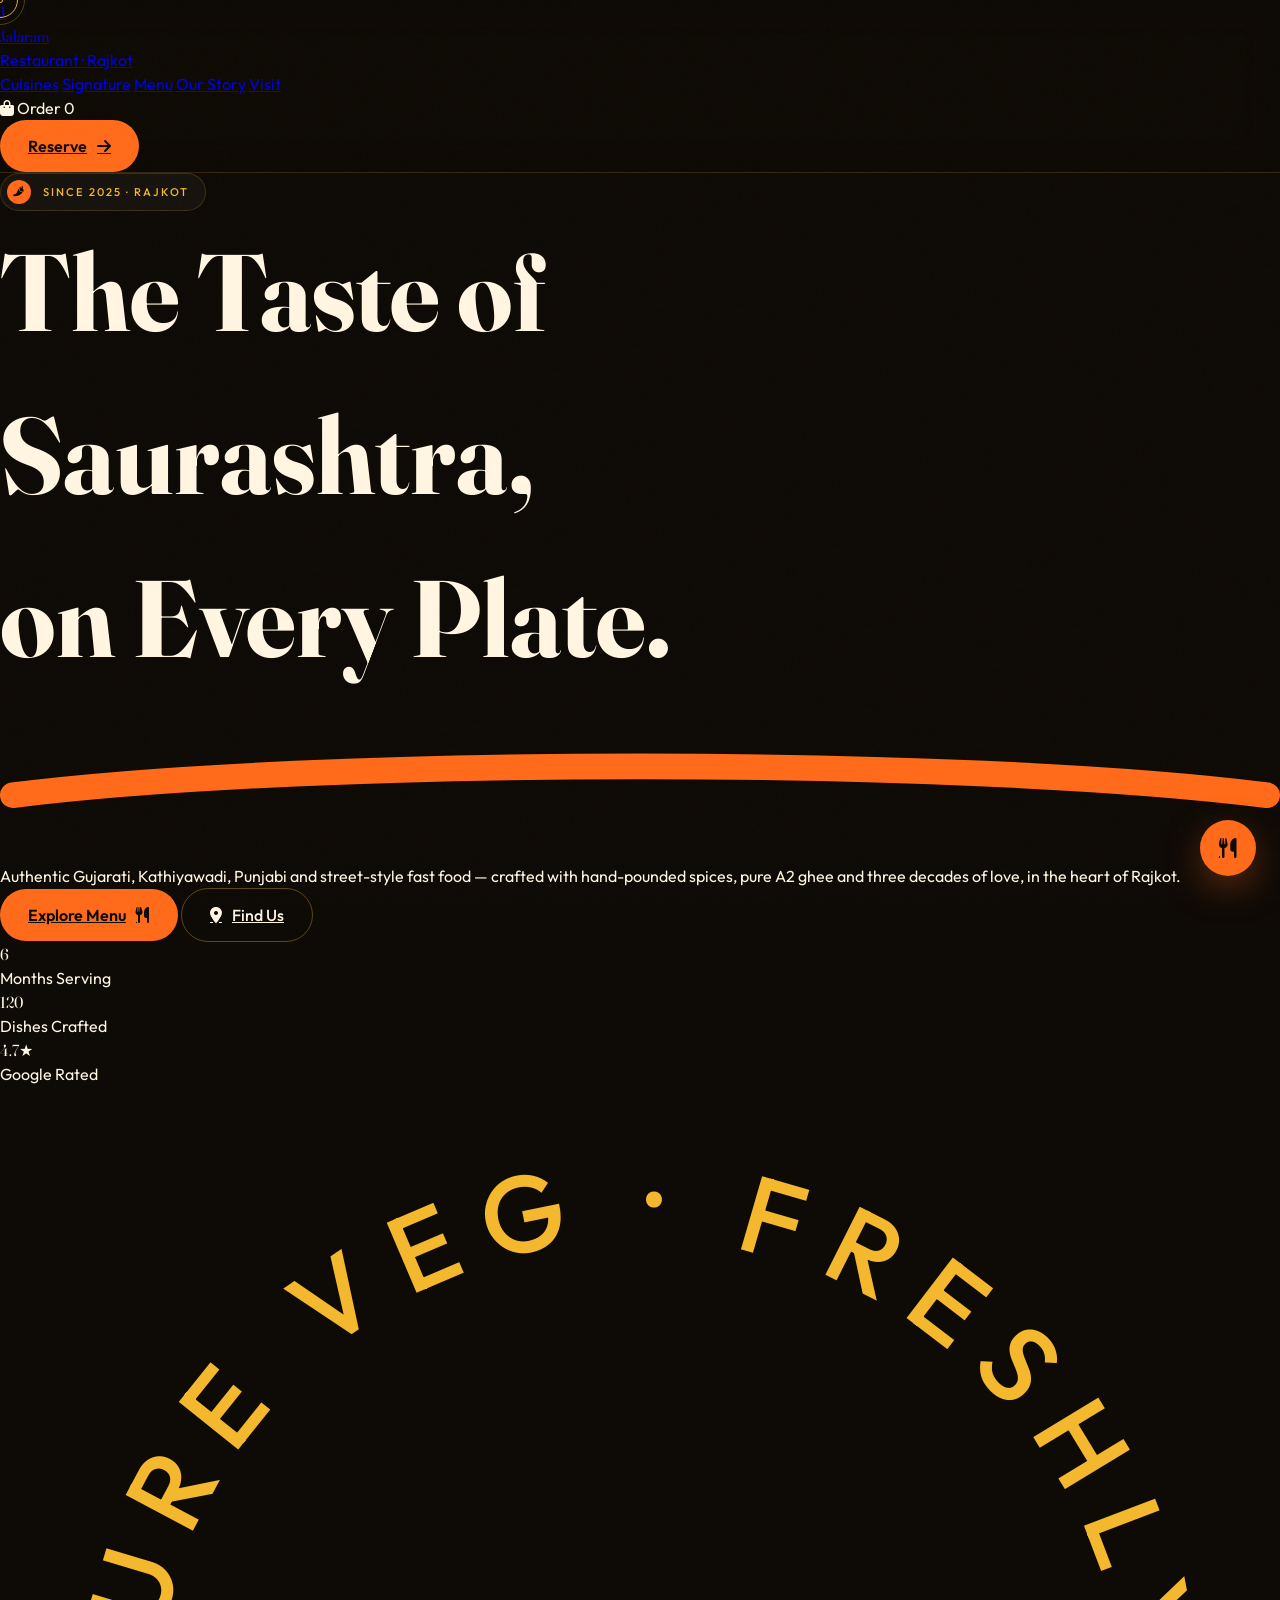
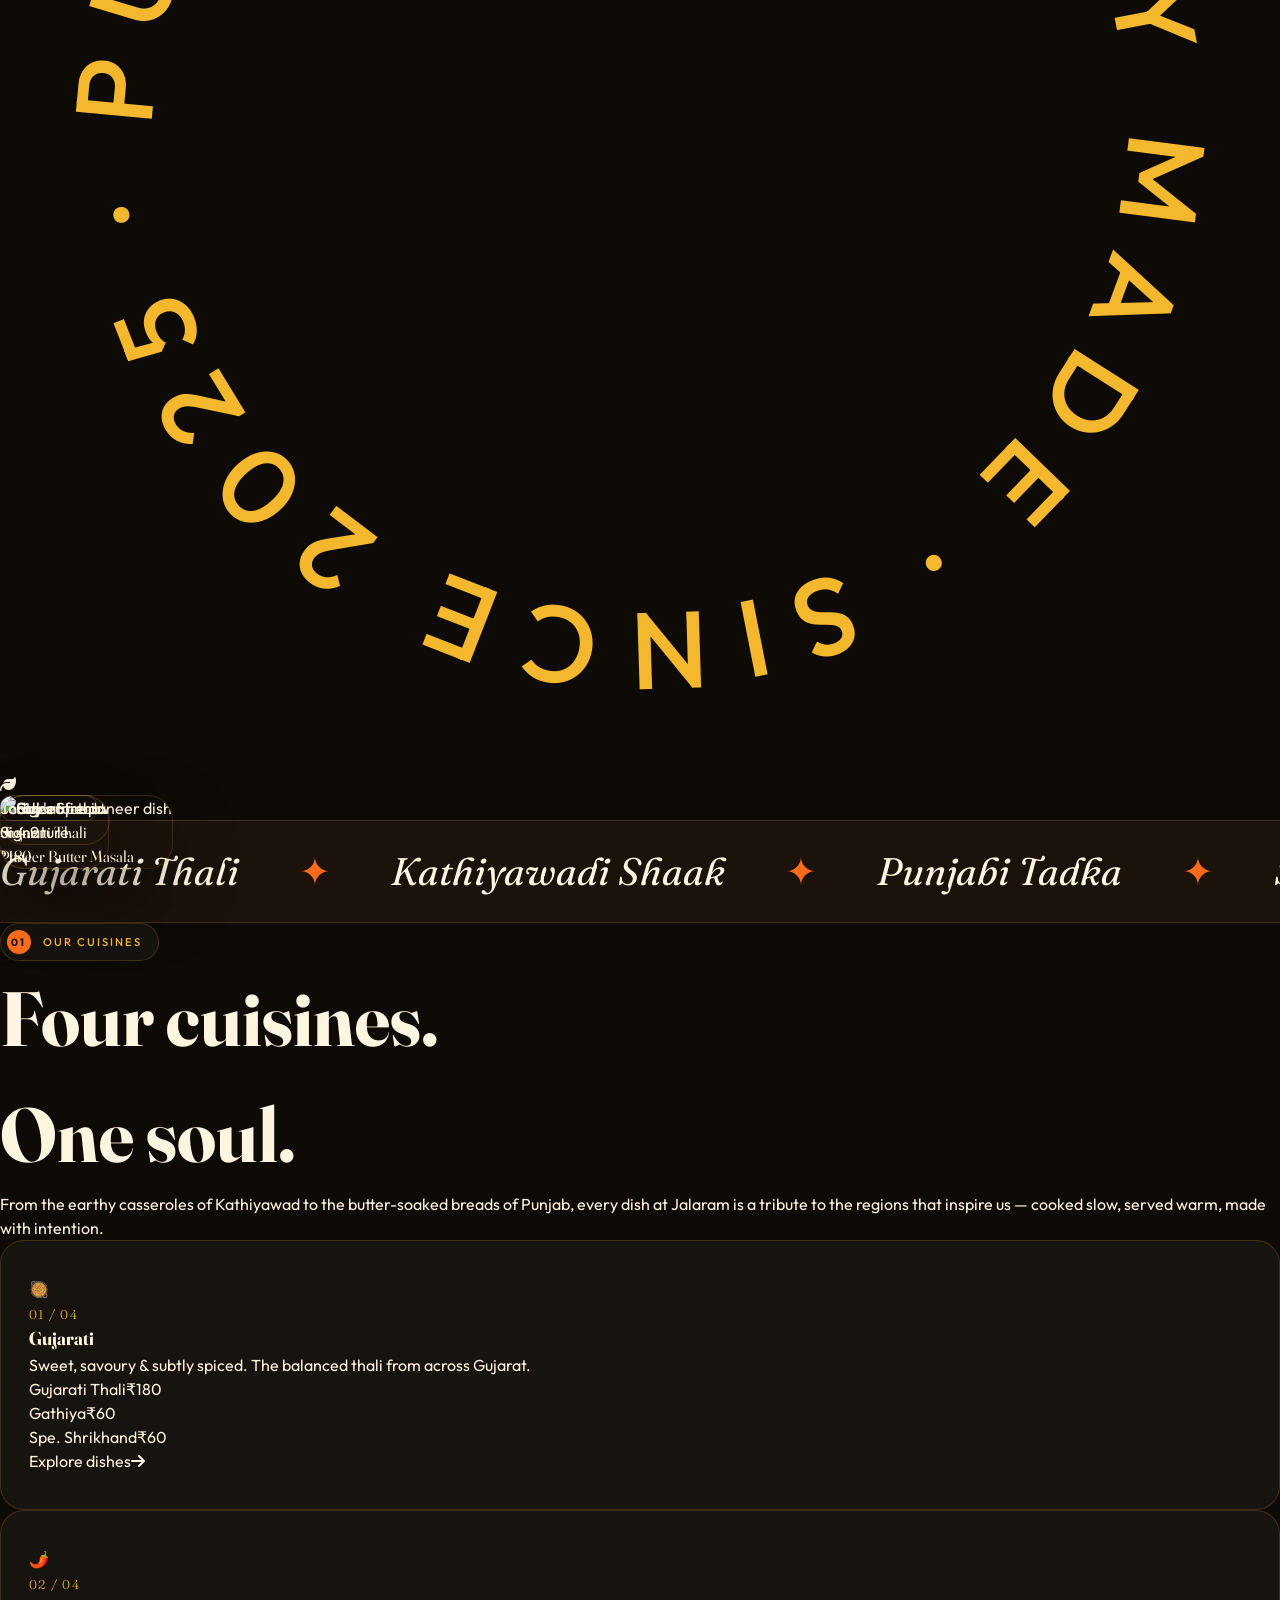
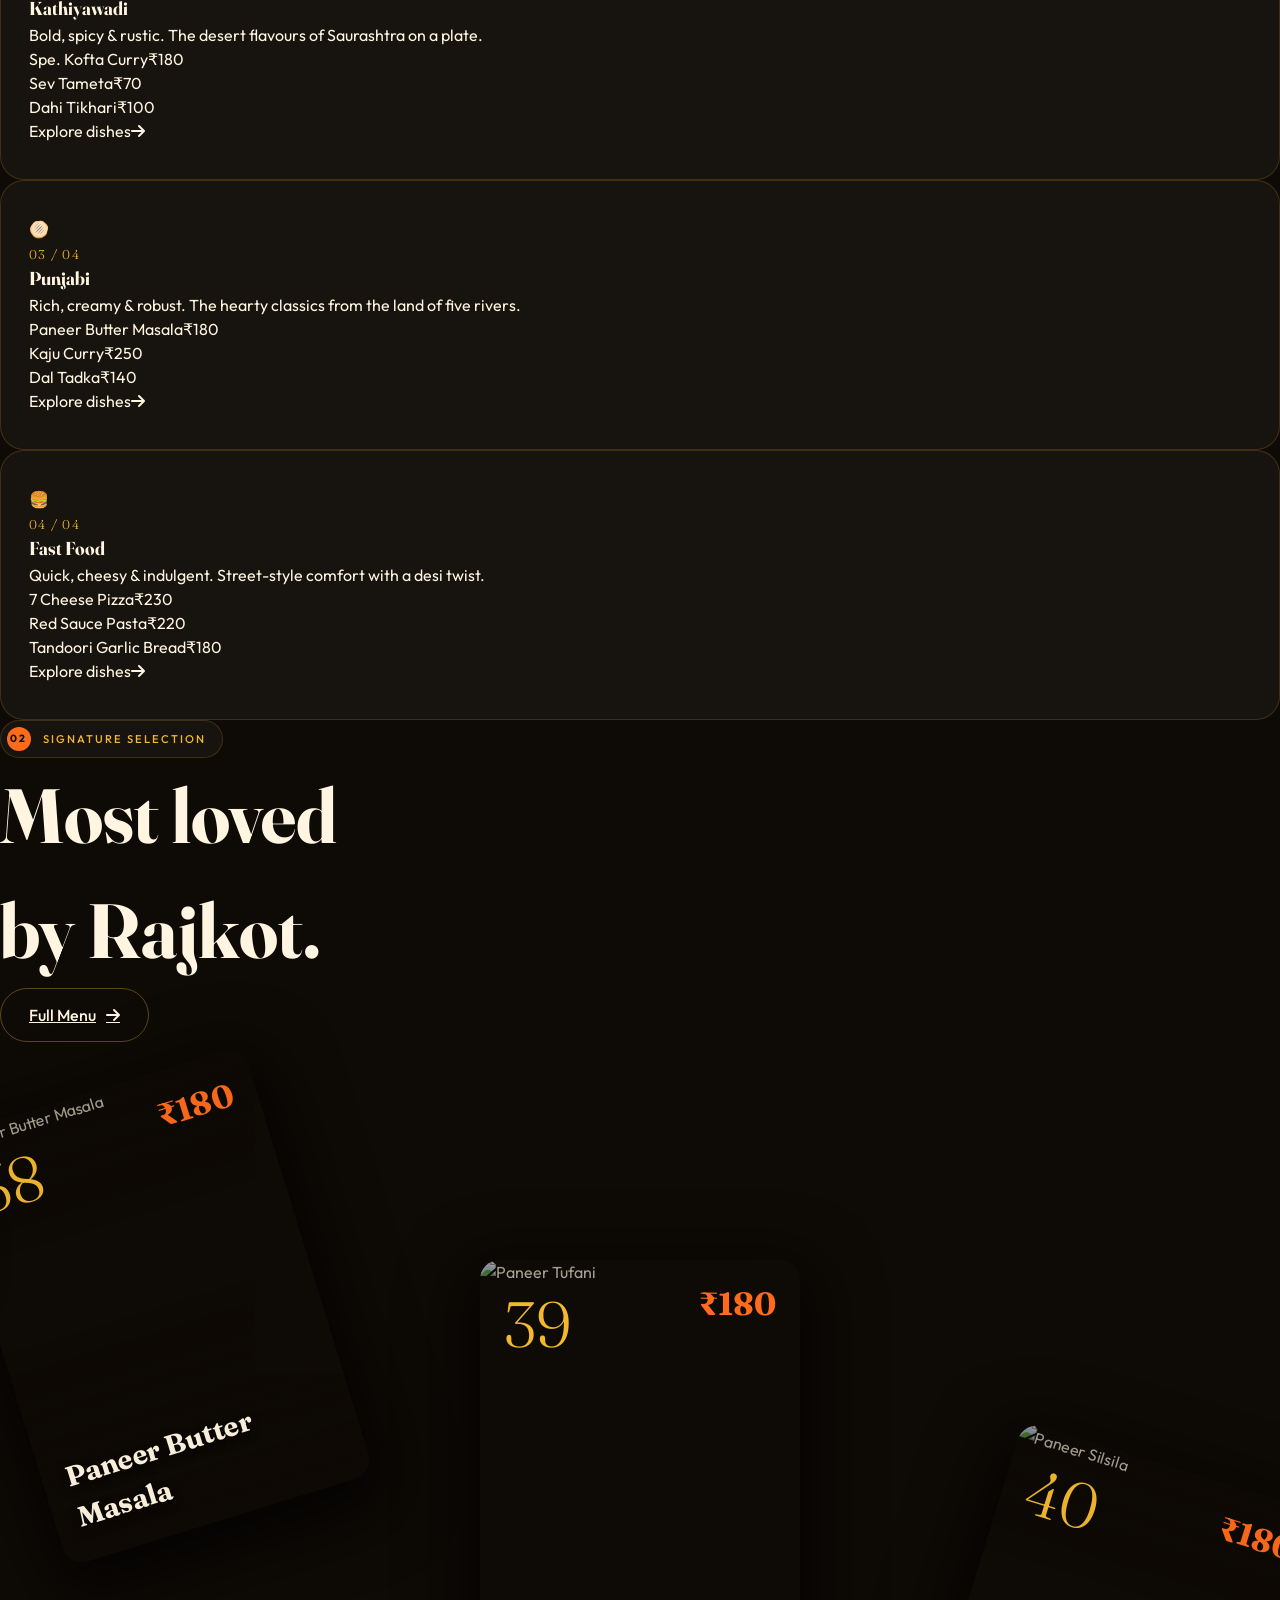
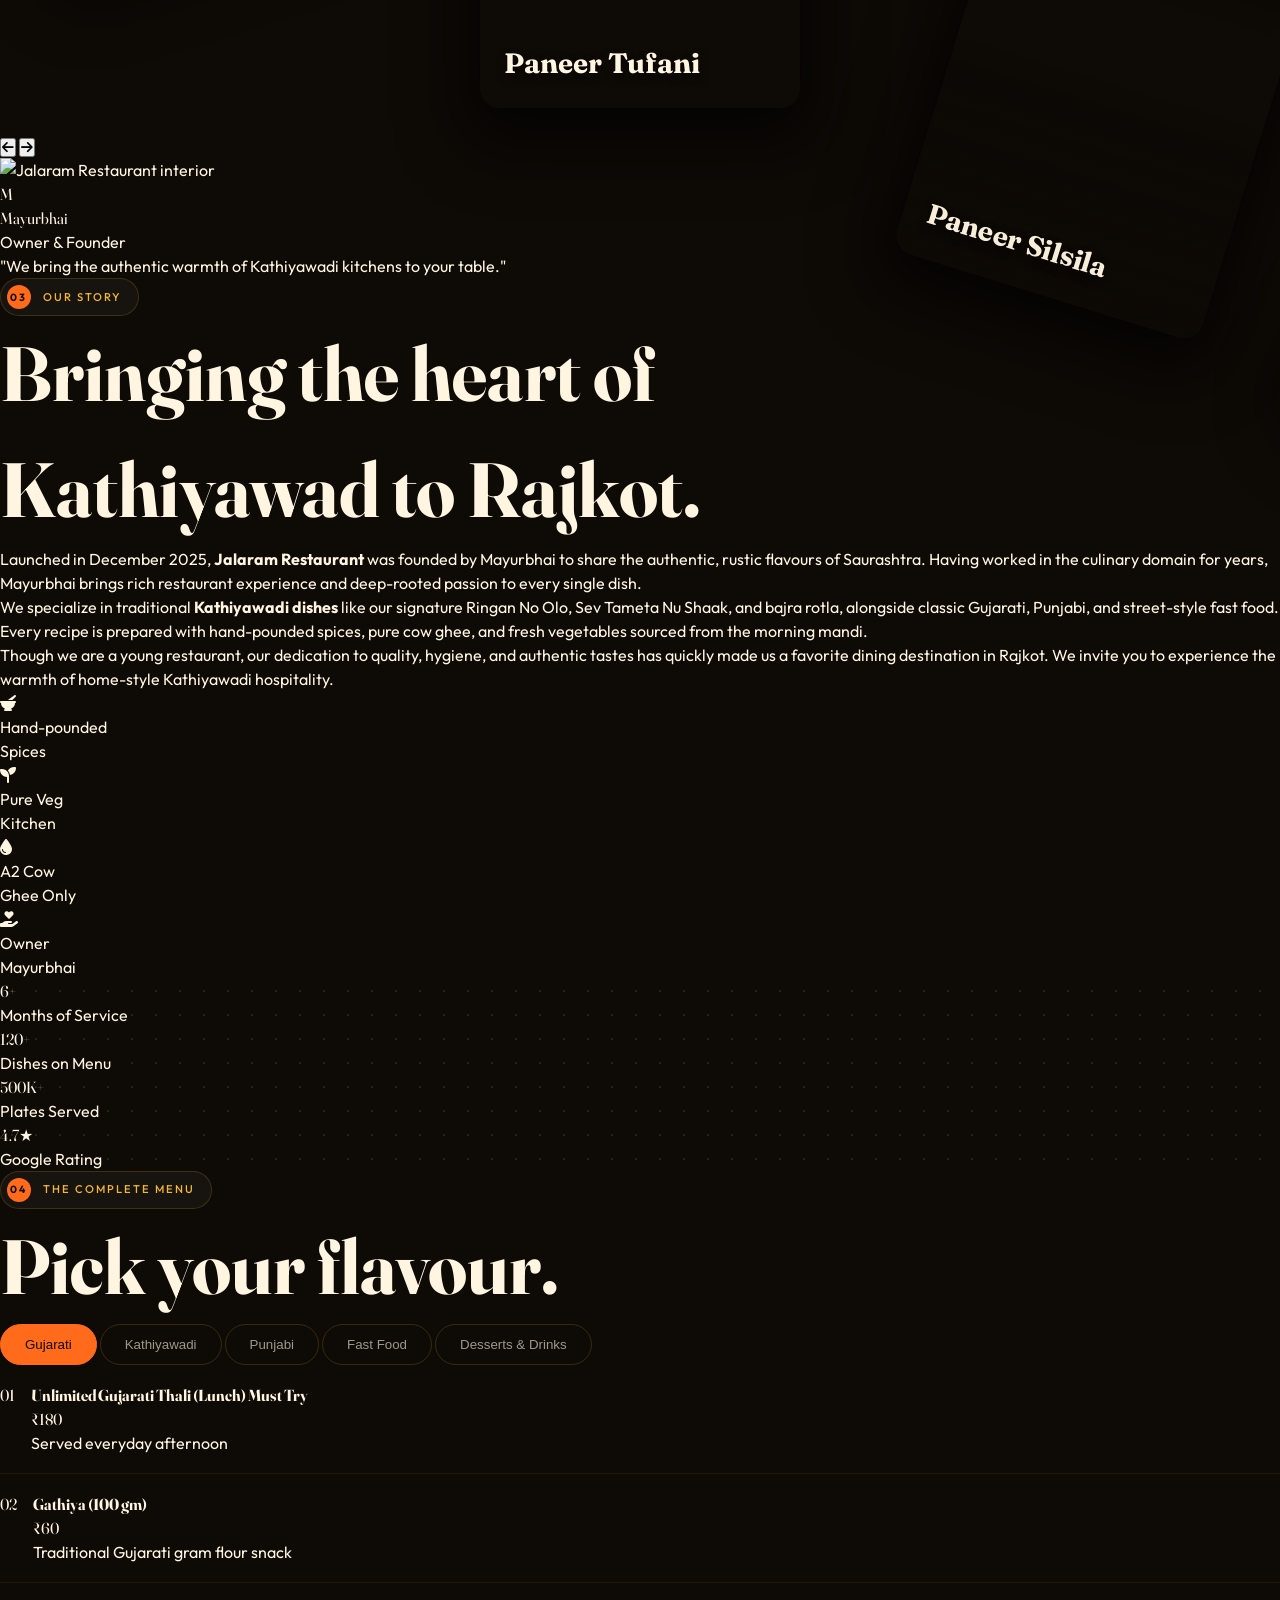
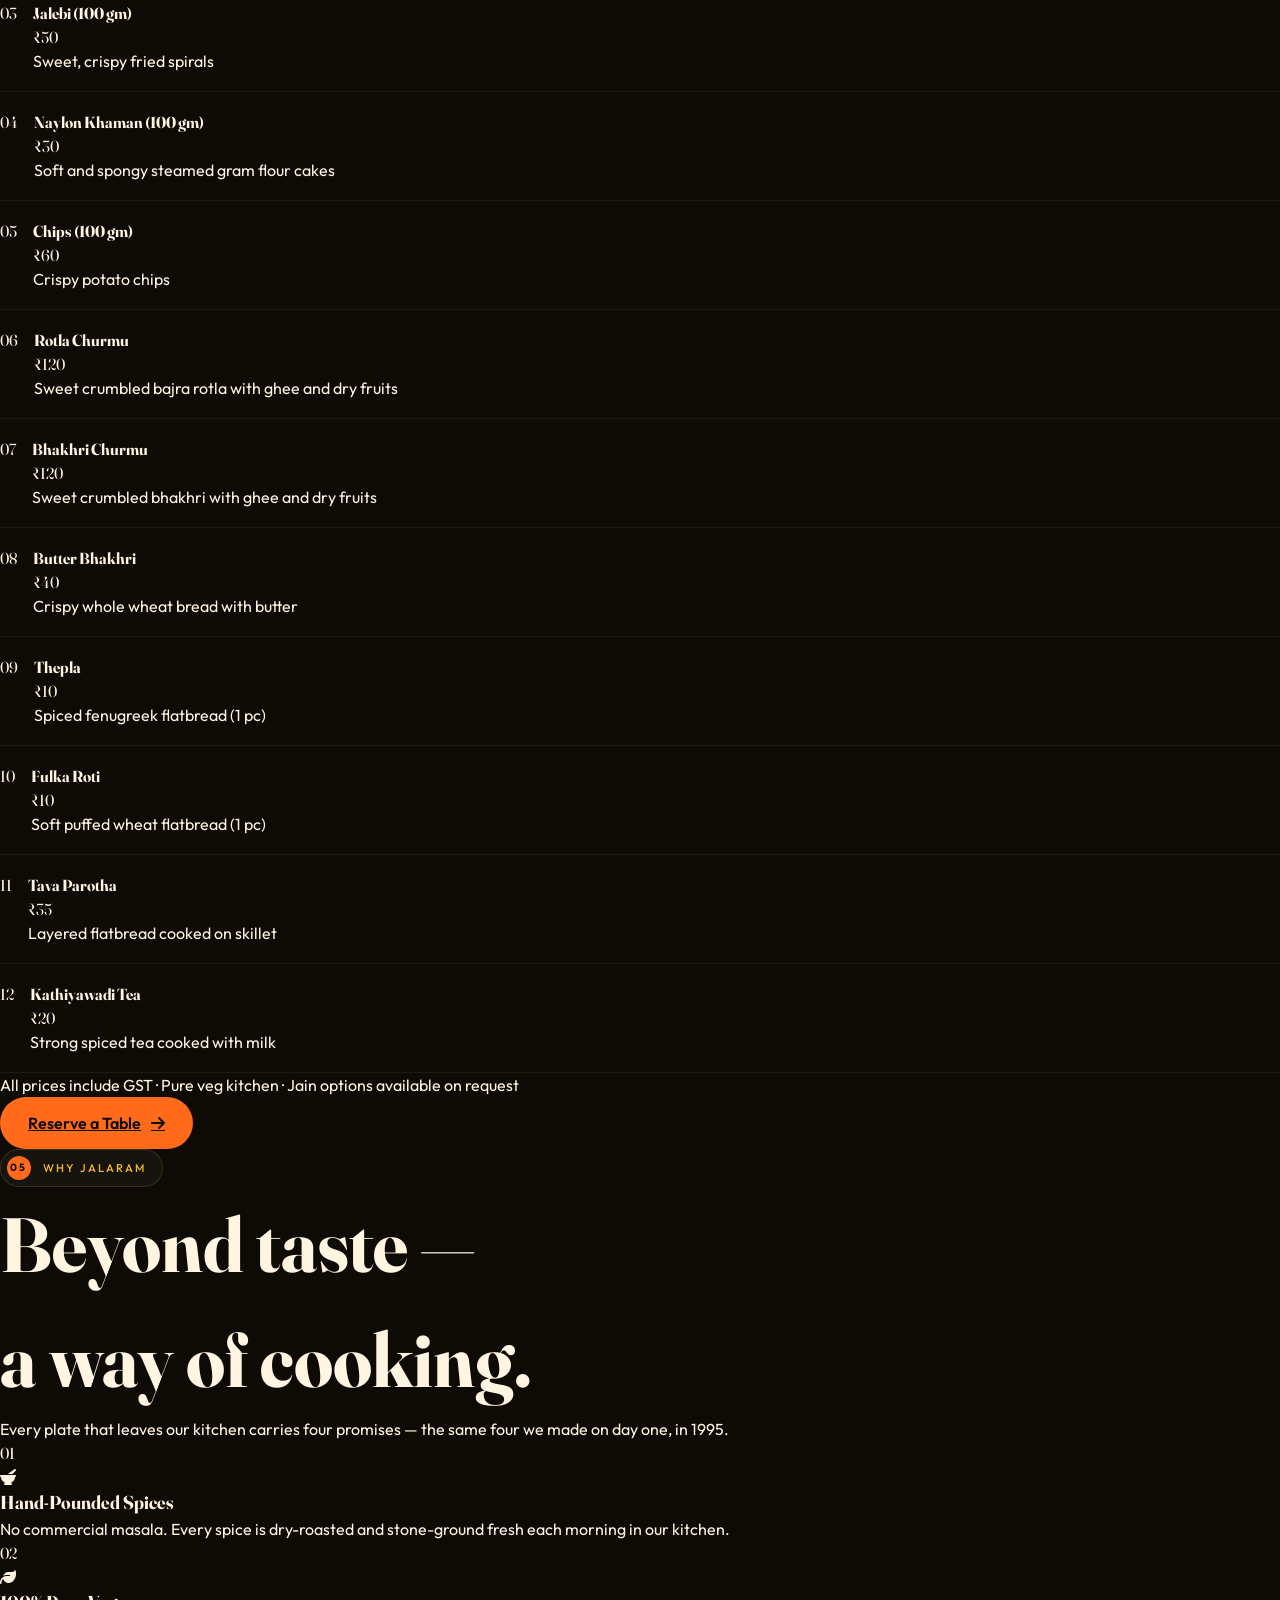
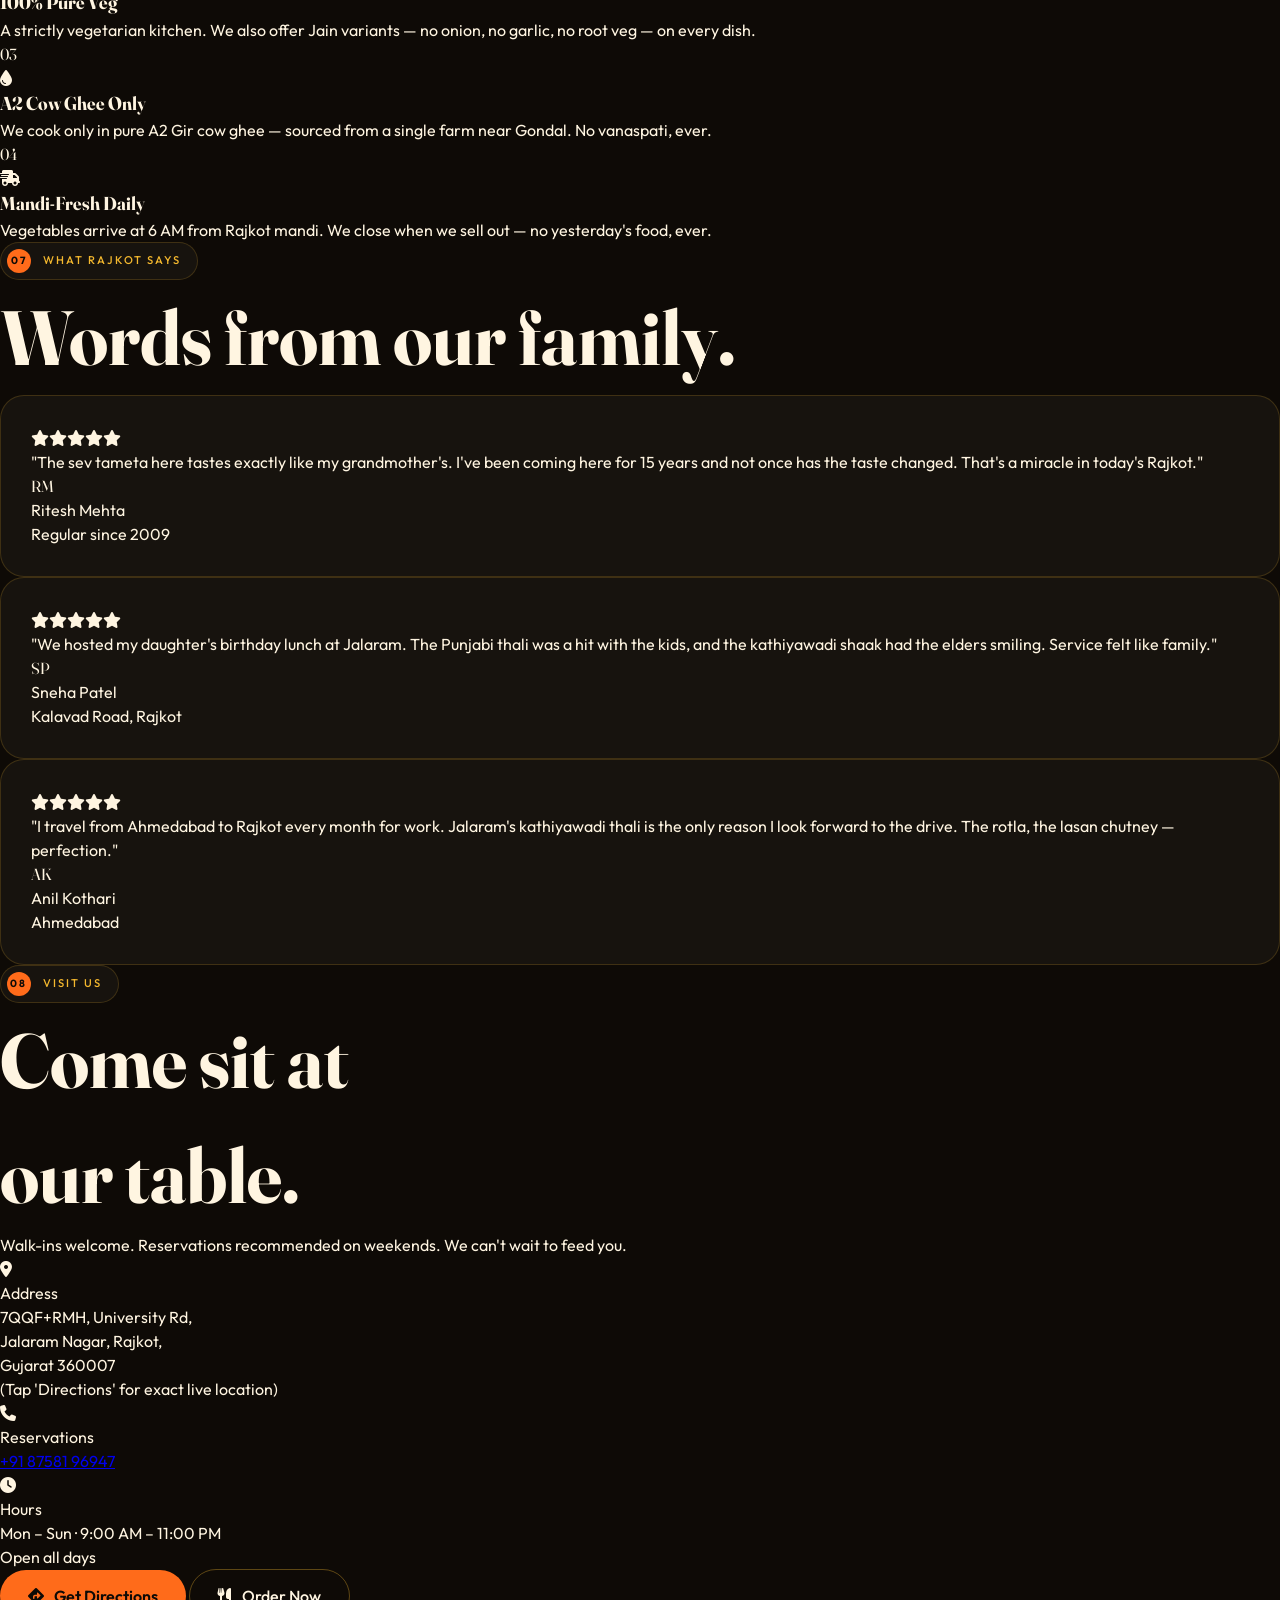
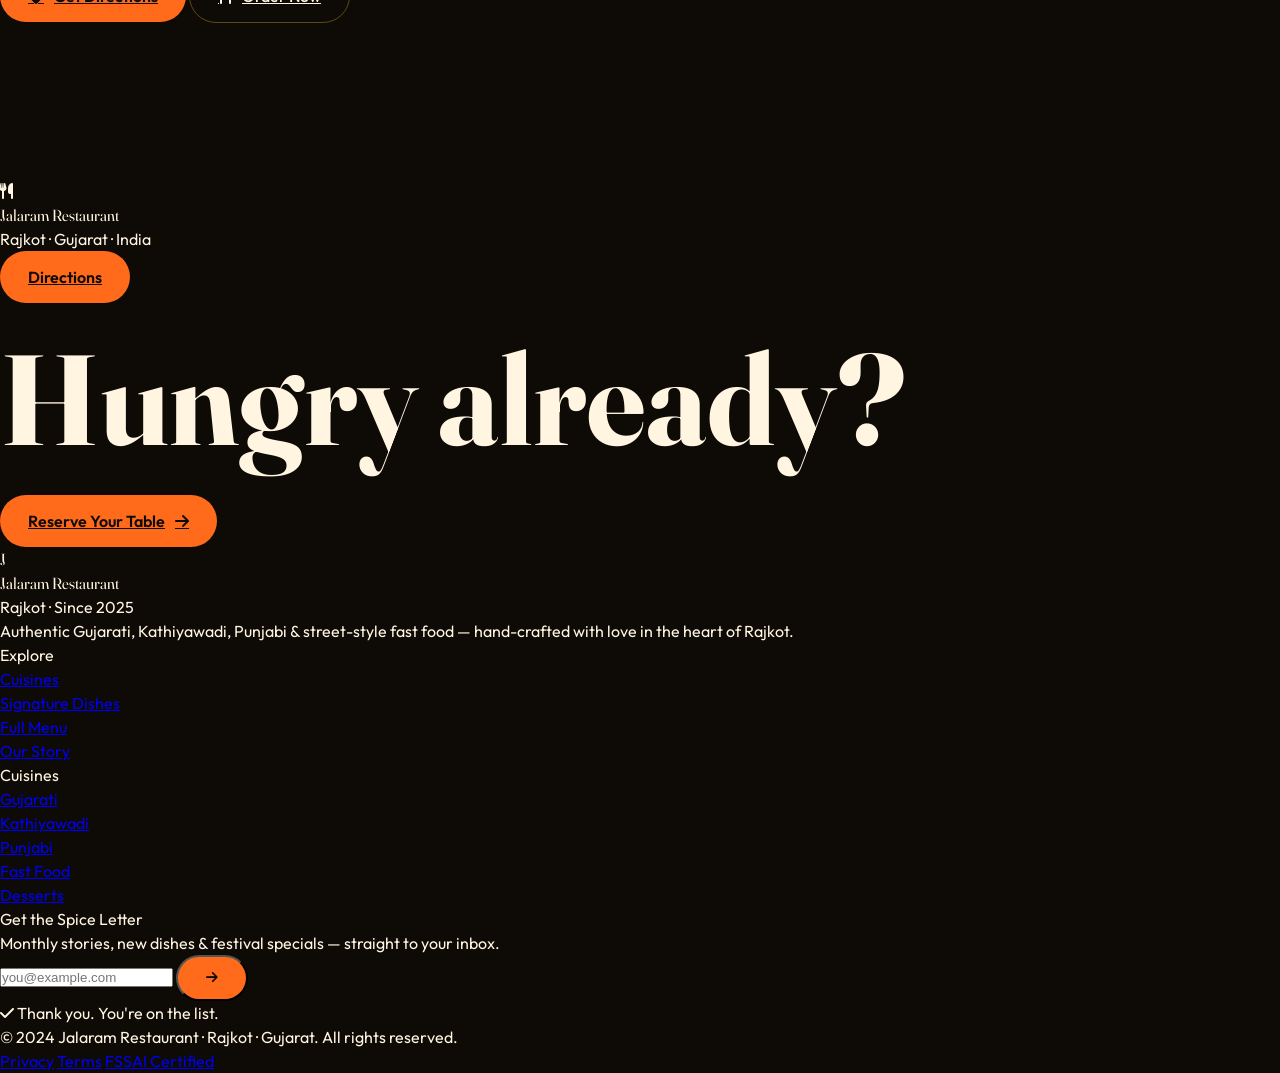
==== commit 8cb02bda: "updated price section" ====
--- a/index.html
+++ b/index.html
@@ -452,7 +452,7 @@
     position: absolute;
     z-index: 3;
     color: var(--saffron);
-    bottom: 24px;
+    top: 20px;
     right: 24px;
     transition: opacity 0.8s cubic-bezier(0, 0.02, 0, 1);
     font-family: 'Fraunces', serif;
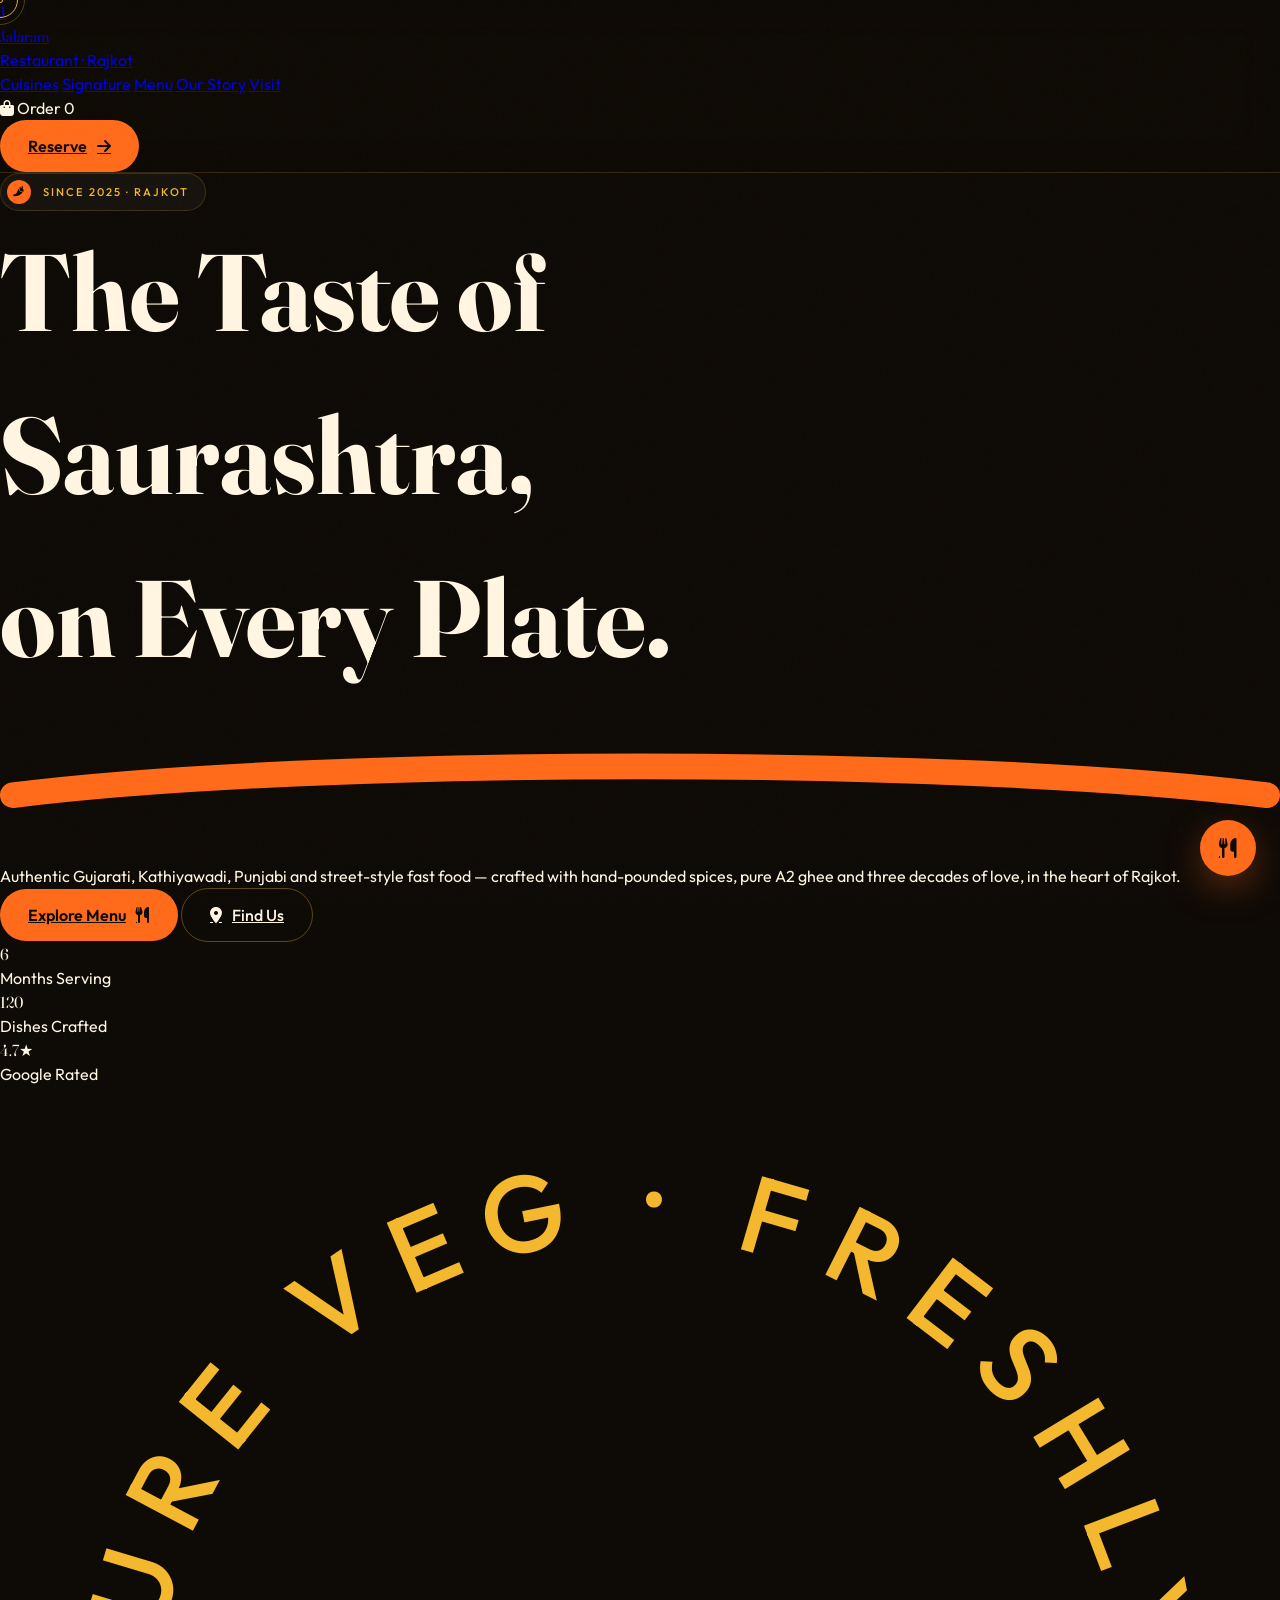
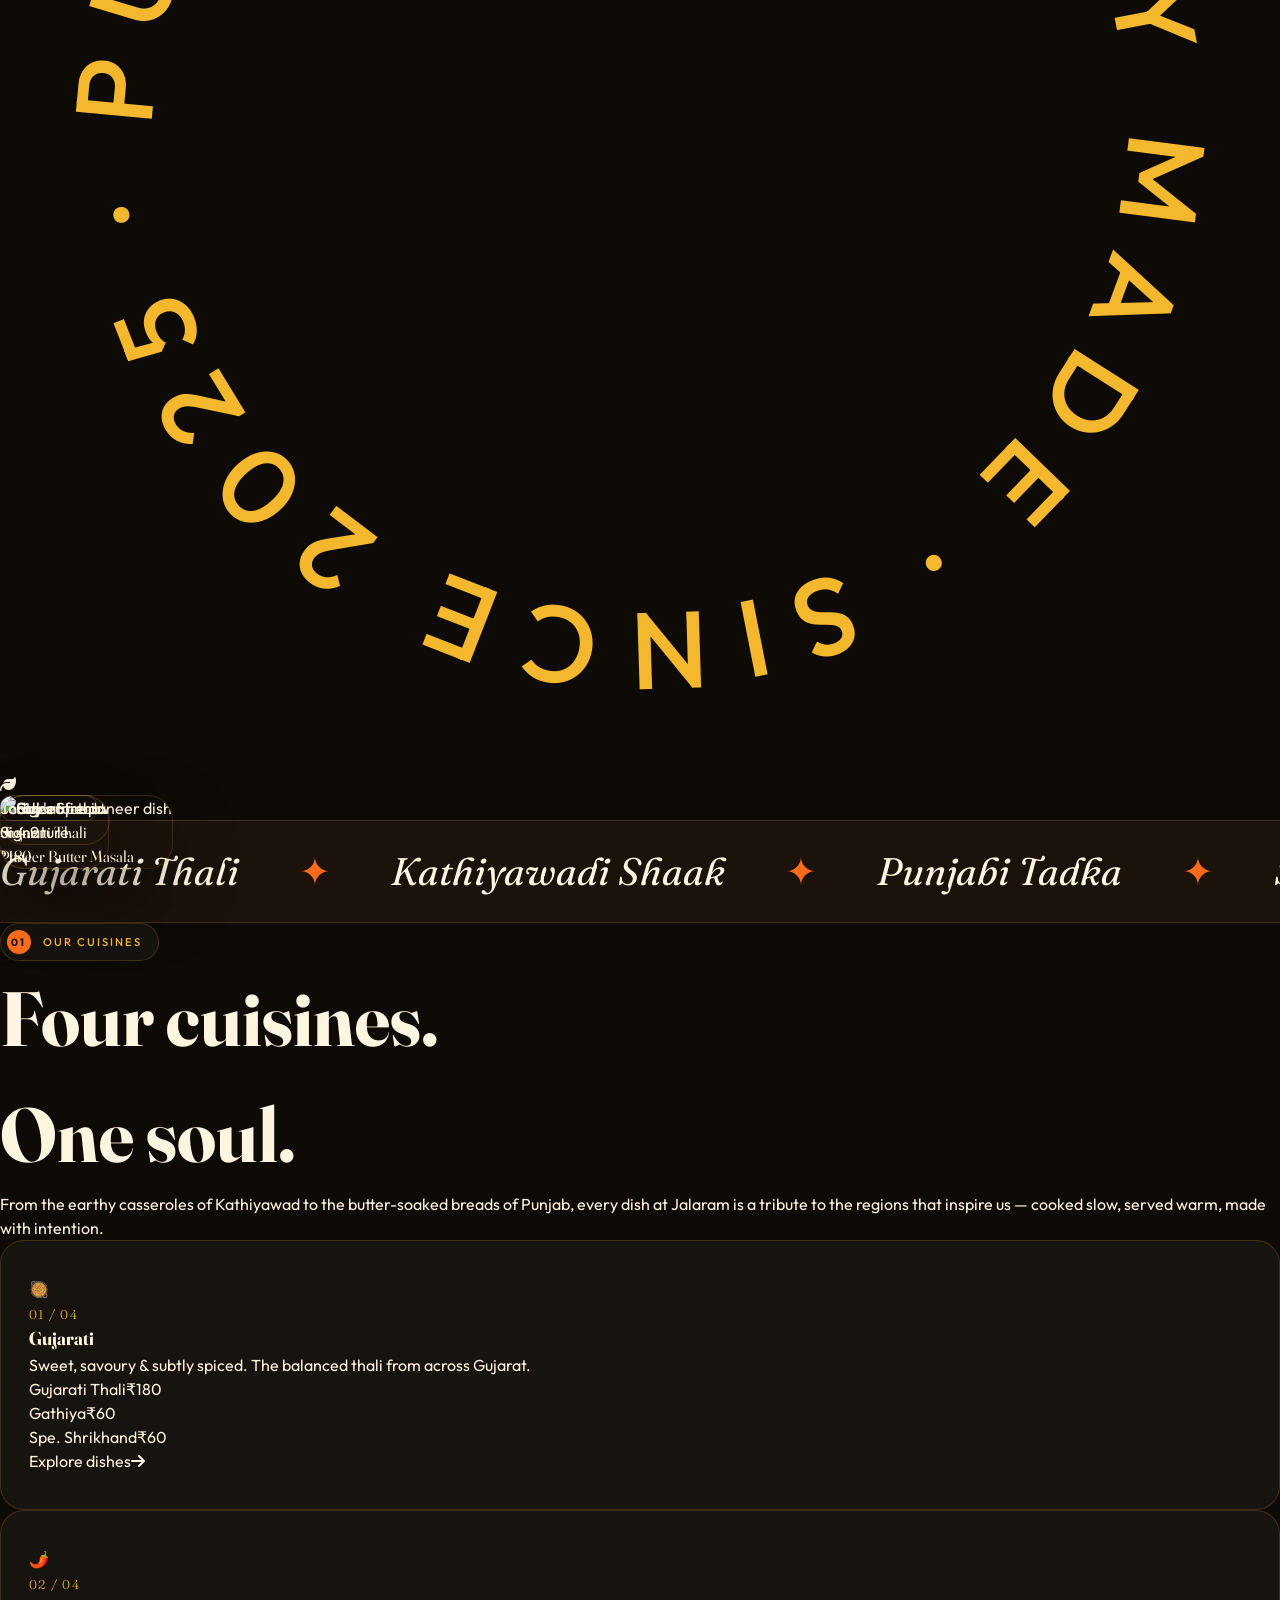
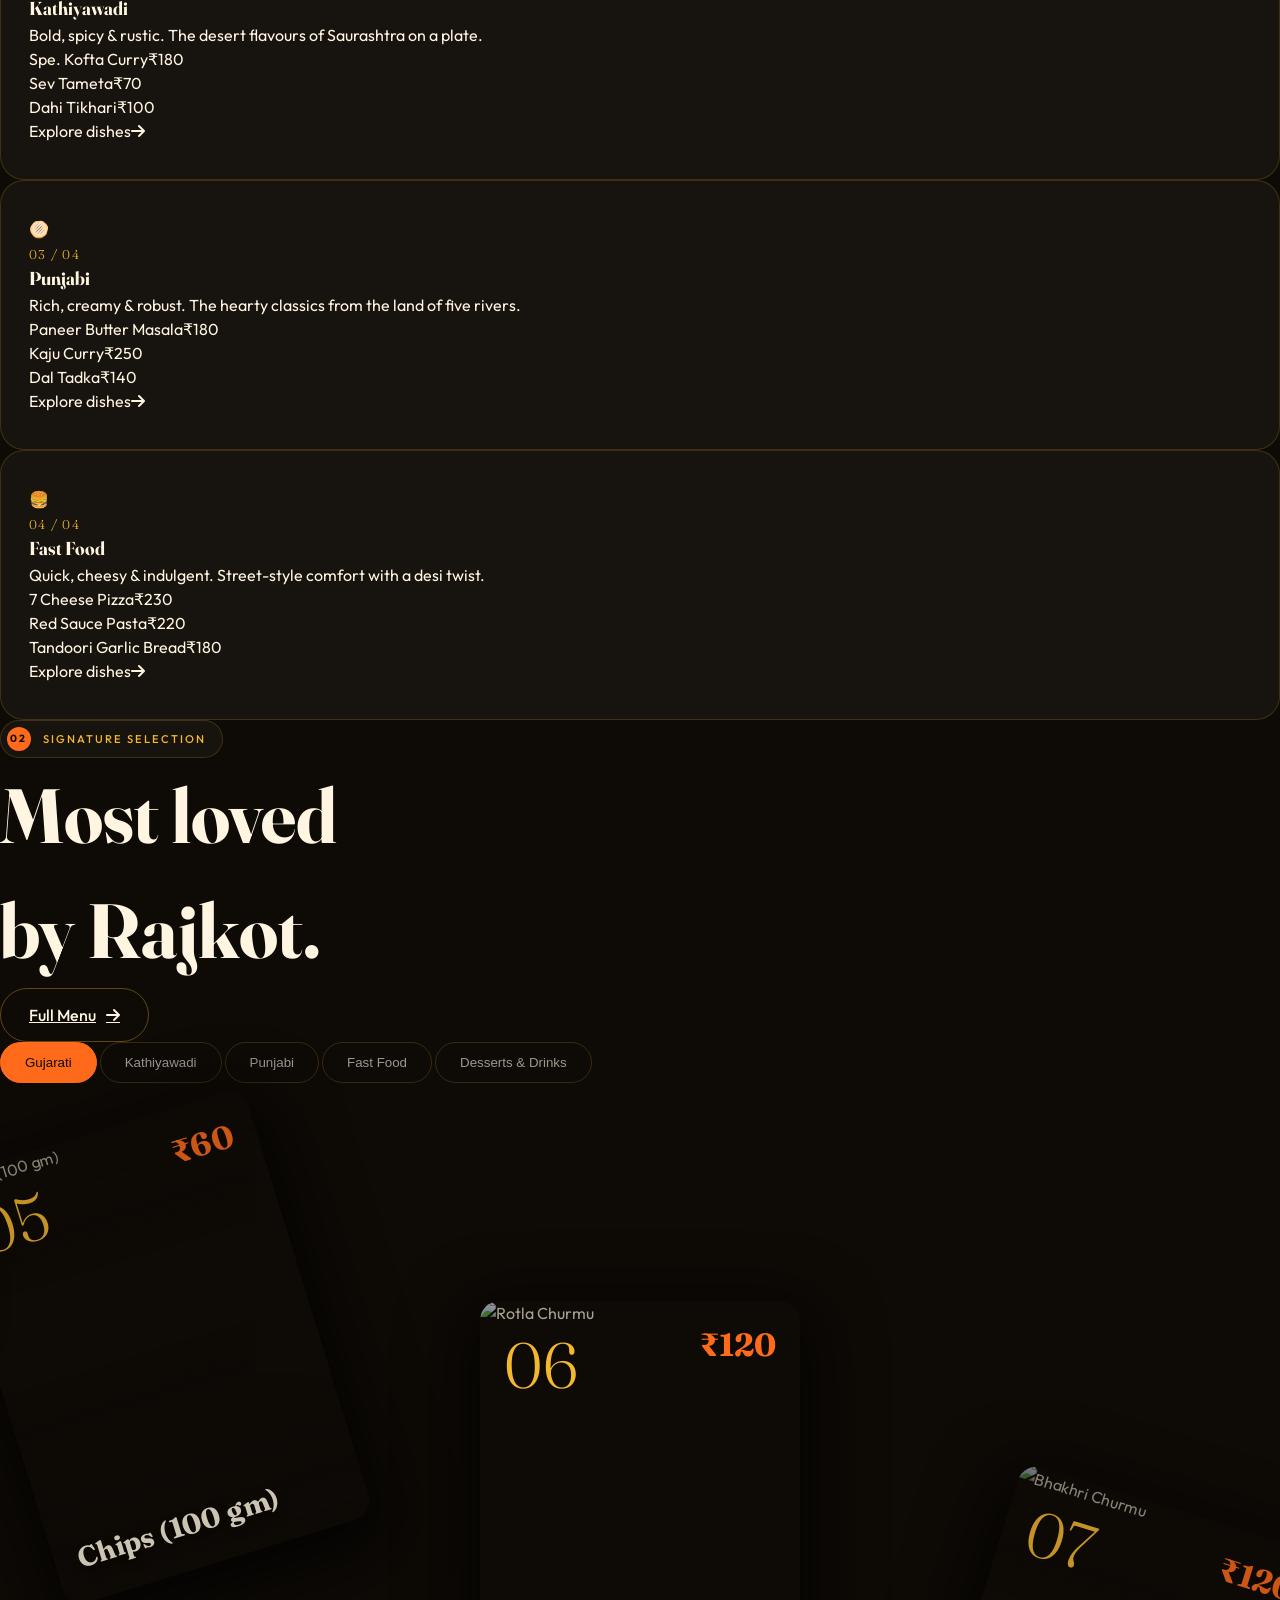
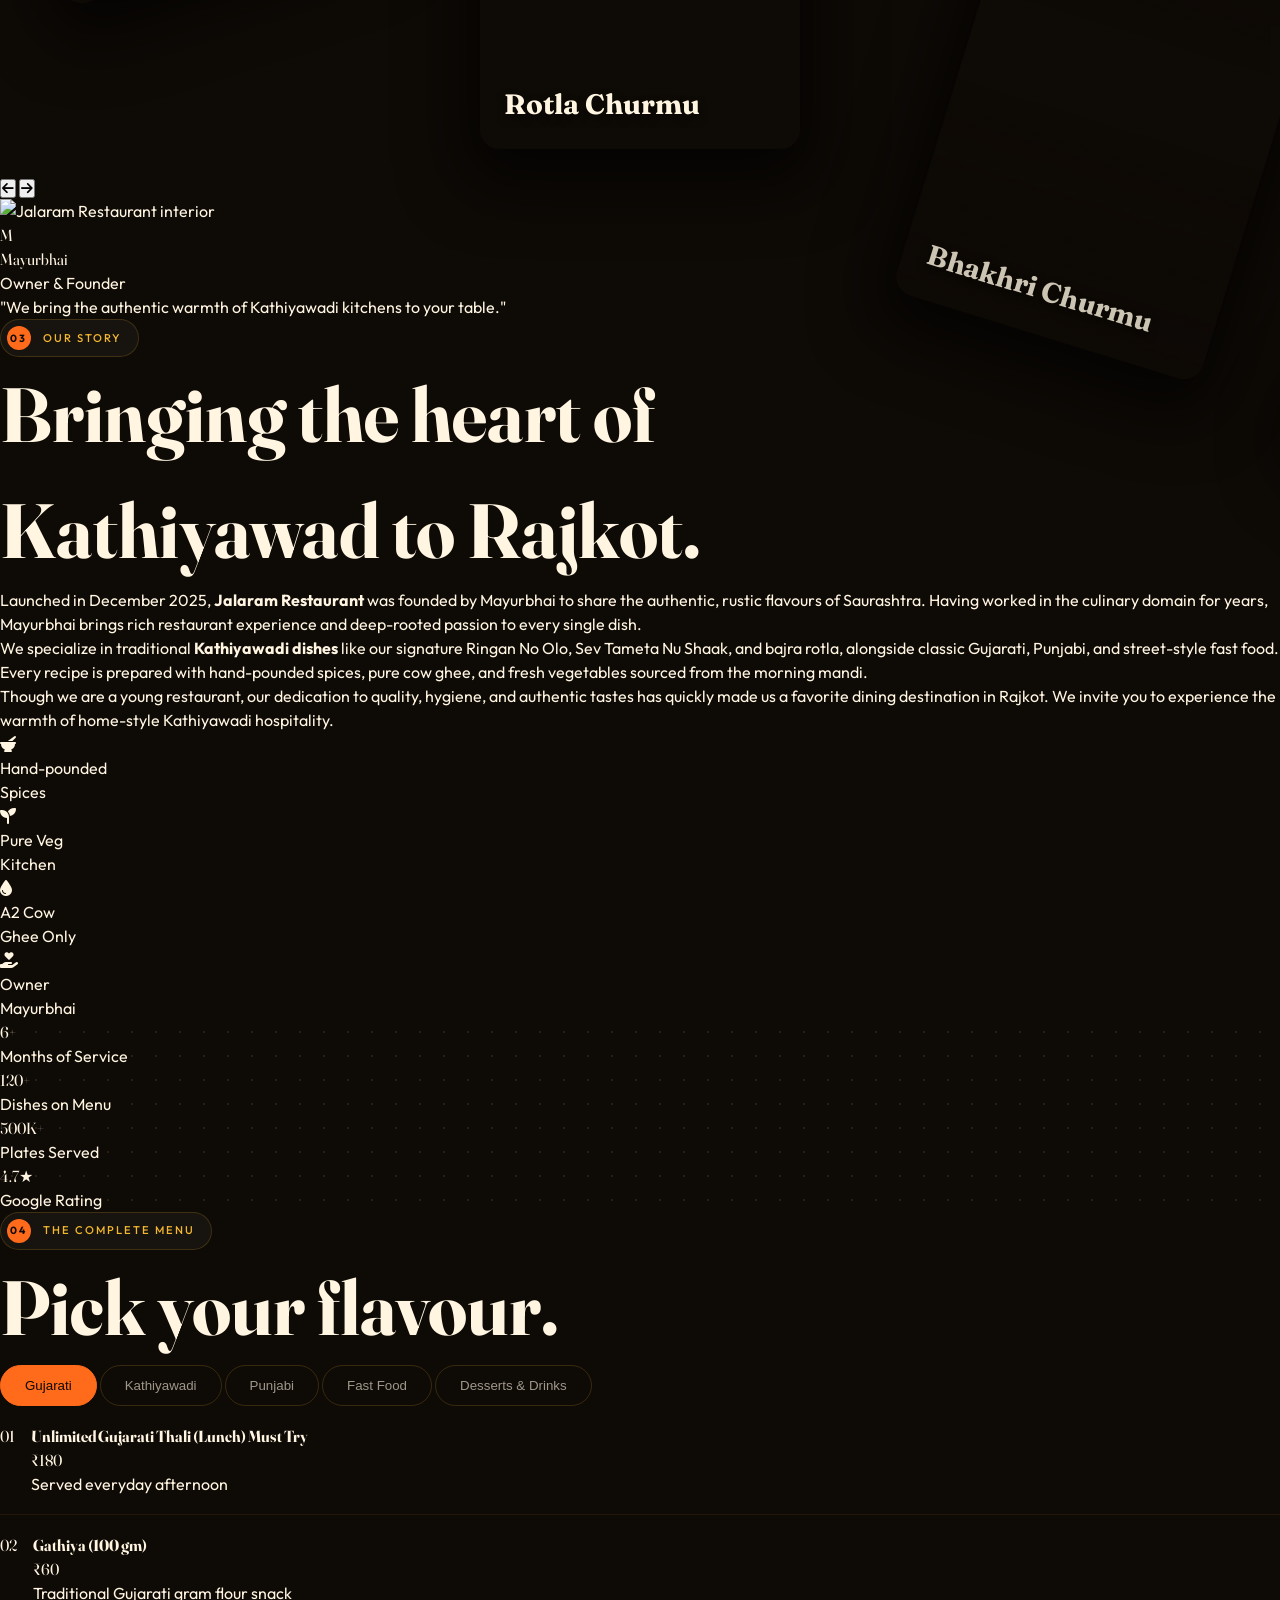
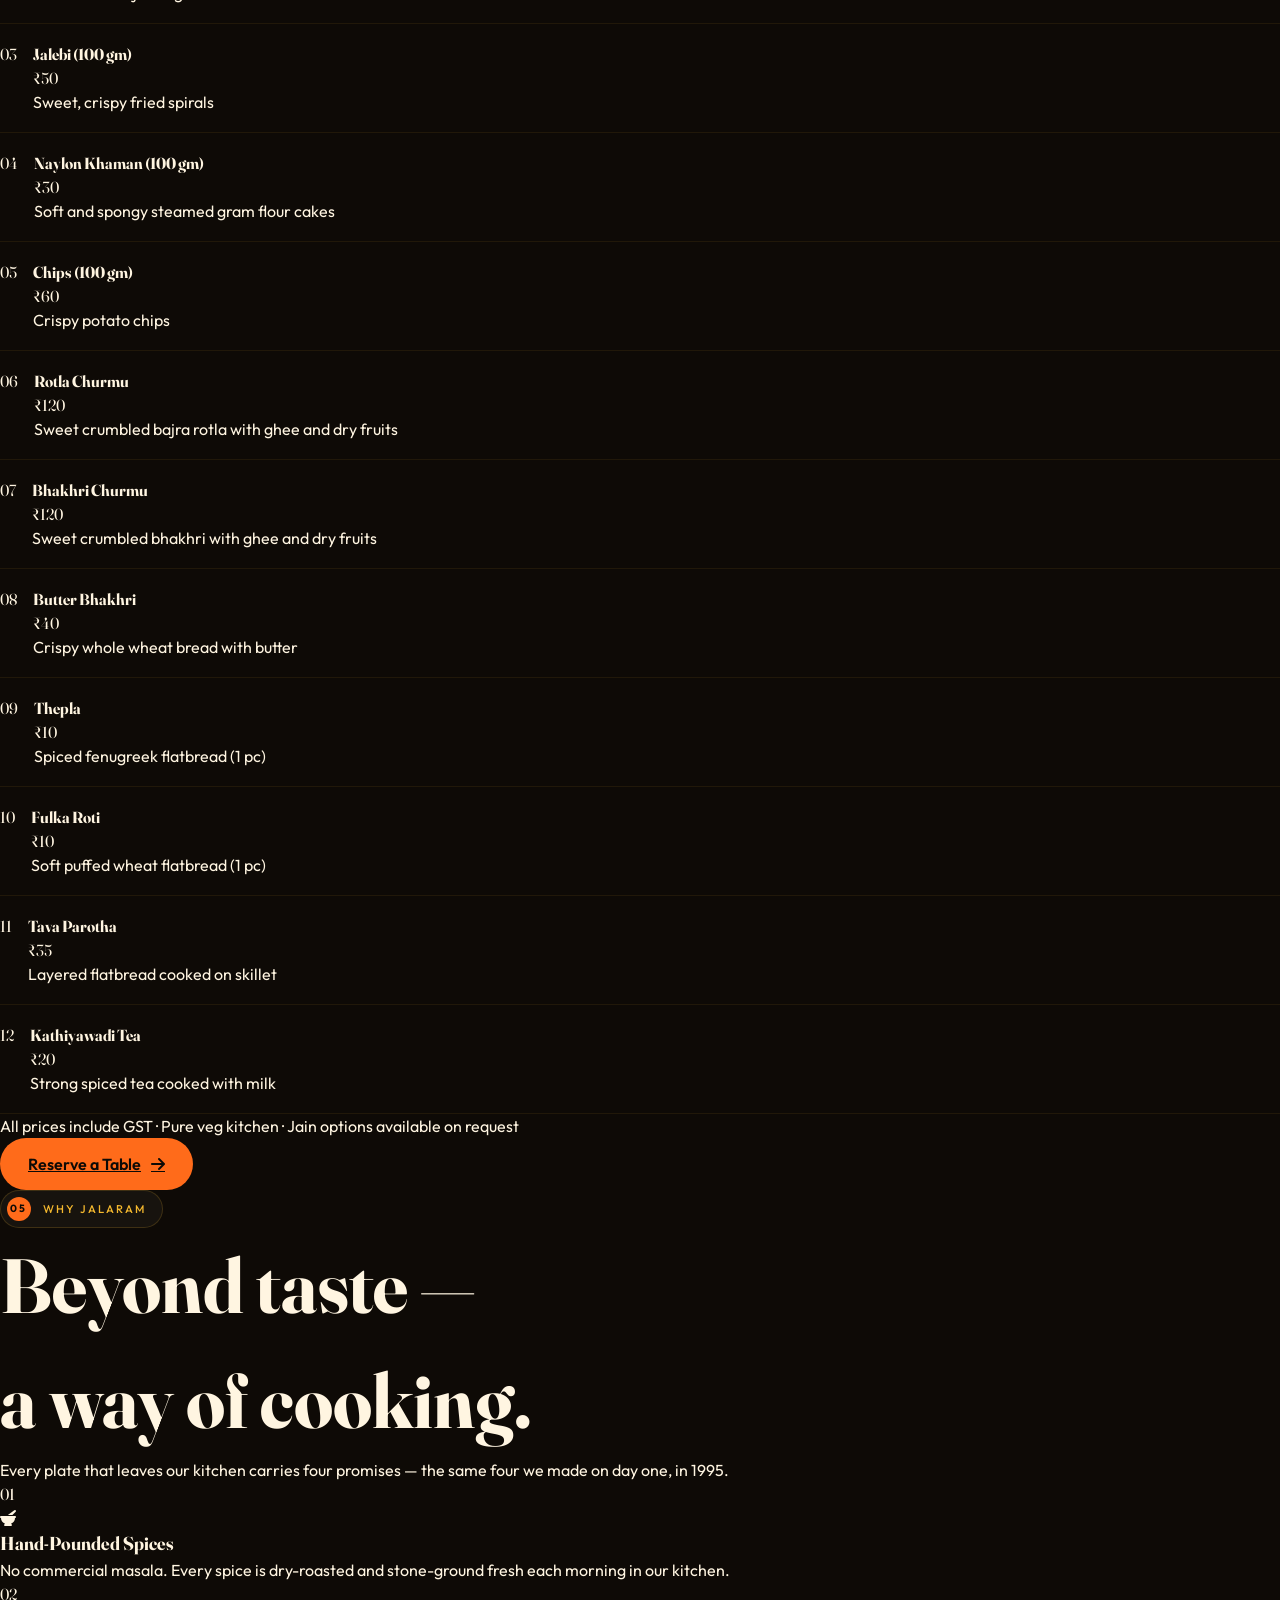
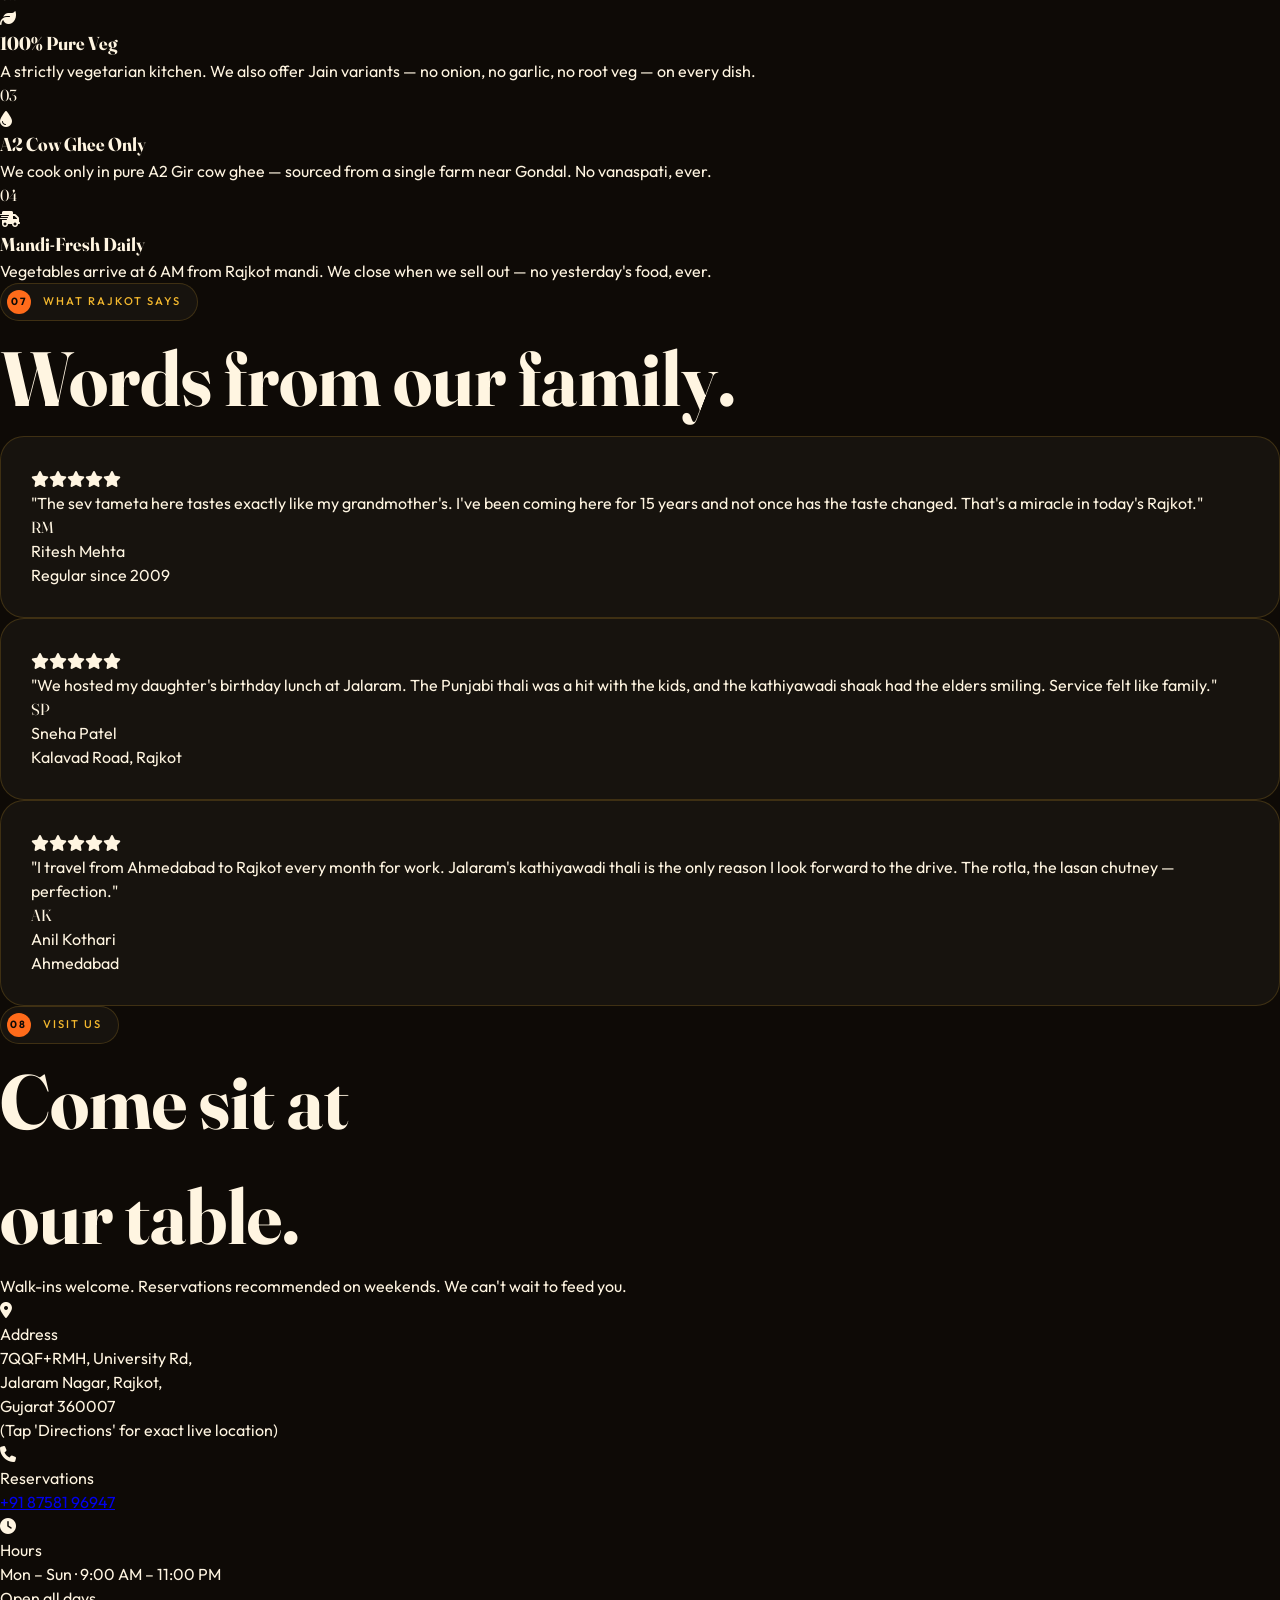
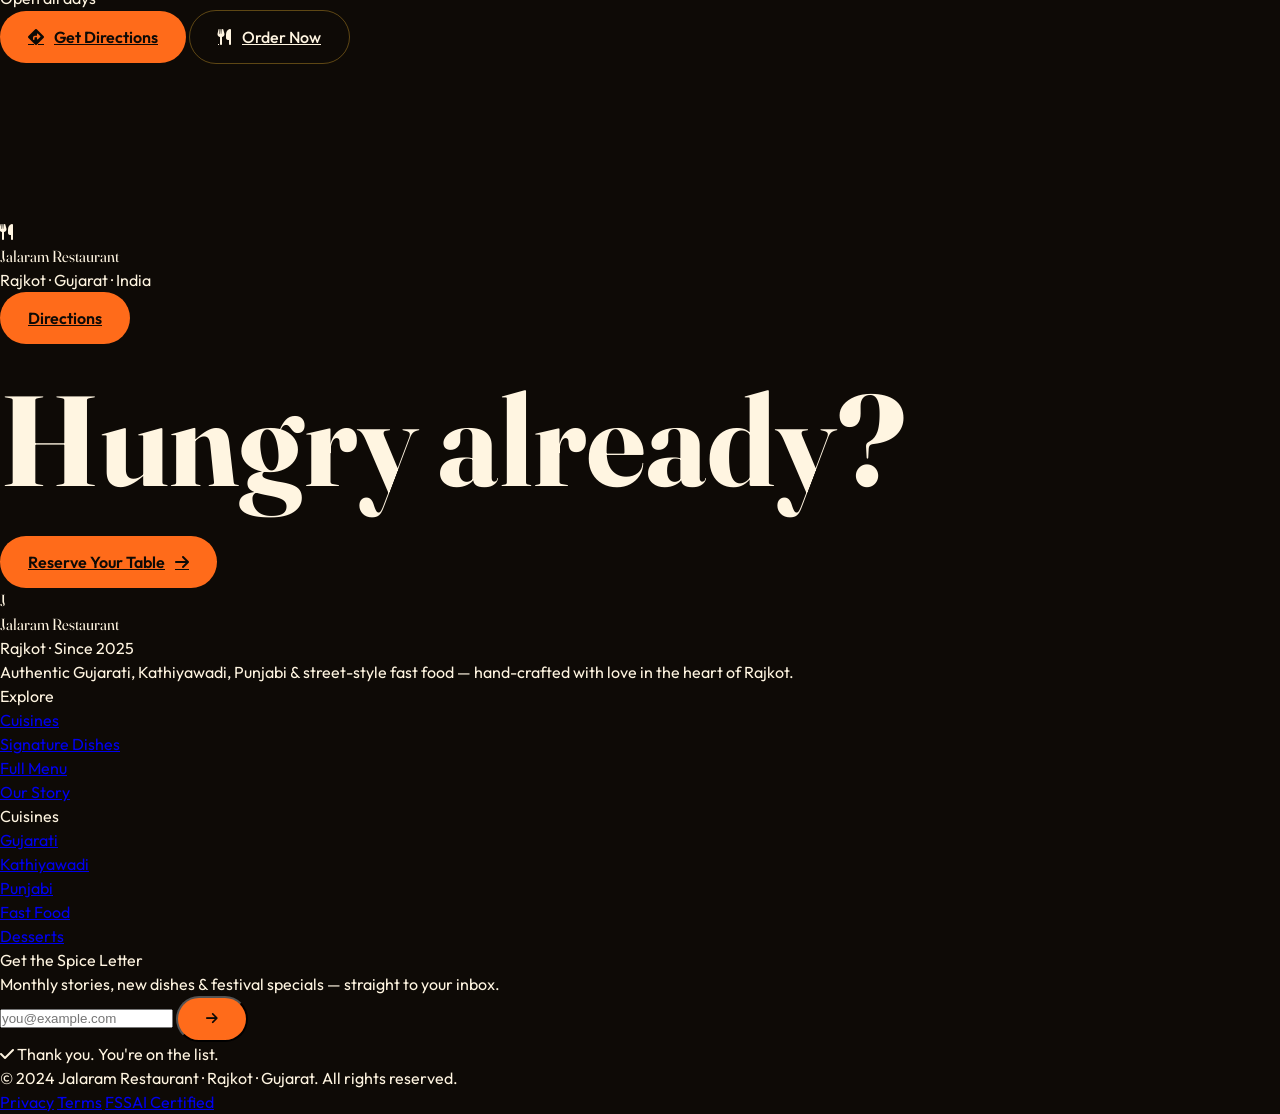
==== commit cbd51251: "updated" ====
--- a/index.html
+++ b/index.html
@@ -496,8 +496,8 @@
       min-height: 400px;
     }
     .carousel-item {
-      --width: clamp(160px, 35vw, 220px);
-      --height: clamp(220px, 45vw, 300px);
+      --width: clamp(220px, 50vw, 280px);
+      --height: clamp(300px, 70vw, 380px);
     }
   }
 </style>
@@ -788,15 +788,24 @@
         </a>
       </div>
 
+      <!-- Carousel Category Tabs -->
+      <div class="flex flex-wrap gap-3 mb-12 justify-center reveal" id="carousel-tabs">
+        <button class="menu-tab active interactive" data-carousel-tab="gujarati">Gujarati</button>
+        <button class="menu-tab interactive" data-carousel-tab="kathiyawadi">Kathiyawadi</button>
+        <button class="menu-tab interactive" data-carousel-tab="punjabi">Punjabi</button>
+        <button class="menu-tab interactive" data-carousel-tab="fastfood">Fast Food</button>
+        <button class="menu-tab interactive" data-carousel-tab="desserts">Desserts & Drinks</button>
+      </div>
+
       <div class="food-carousel reveal" id="signature-carousel">
         <!-- Dynamically Populated -->
       </div>
 
       <!-- Carousel Navigation Buttons in Corners -->
-      <button id="carousel-prev" class="absolute left-4 lg:left-8 top-1/2 -translate-y-1/2 w-14 h-14 rounded-full border border-amber-500/20 bg-transparent text-amber-400 hover:bg-saffron/10 hover:border-saffron transition flex items-center justify-center interactive z-30" aria-label="Previous dish">
+      <button id="carousel-prev" class="absolute left-4 lg:left-8 top-1/2 -translate-y-1/2 w-14 h-14 rounded-full border border-amber-500/20 bg-stone-900/30 backdrop-blur-md text-amber-400 hover:bg-saffron/10 hover:border-saffron transition flex items-center justify-center interactive z-30" aria-label="Previous dish">
         <i class="fa-solid fa-arrow-left text-lg"></i>
       </button>
-      <button id="carousel-next" class="absolute right-4 lg:right-8 top-1/2 -translate-y-1/2 w-14 h-14 rounded-full border border-amber-500/20 bg-transparent text-amber-400 hover:bg-saffron/10 hover:border-saffron transition flex items-center justify-center interactive z-30" aria-label="Next dish">
+      <button id="carousel-next" class="absolute right-4 lg:right-8 top-1/2 -translate-y-1/2 w-14 h-14 rounded-full border border-amber-500/20 bg-stone-900/30 backdrop-blur-md text-amber-400 hover:bg-saffron/10 hover:border-saffron transition flex items-center justify-center interactive z-30" aria-label="Next dish">
         <i class="fa-solid fa-arrow-right text-lg"></i>
       </button>
 
@@ -1544,7 +1553,7 @@
 
 
 
-    // ===== Dynamic Food Carousel (Loads all menu items) =====
+    // ===== Dynamic Food Carousel with Categories =====
     const getFoodImage = (name) => {
       const n = name.toLowerCase();
       if (n.includes('thali')) return 'https://images.unsplash.com/photo-1585937421612-70a008356fbe?w=600&q=80';
@@ -1559,31 +1568,7 @@
       return 'https://images.unsplash.com/photo-1546833999-b9f581a1996d?w=600&q=80';
     };
 
-    const carouselData = [];
-    Object.keys(menuData).forEach(cat => {
-      menuData[cat].forEach(item => {
-        carouselData.push({
-          name: item.name,
-          price: item.price,
-          img: getFoodImage(item.name)
-        });
-      });
-    });
-
-    const carouselContainer = document.getElementById('signature-carousel');
-    if (carouselContainer) {
-      carouselContainer.innerHTML = carouselData.map((item, i) => `
-        <div class="carousel-item" style="--items: ${carouselData.length};">
-          <div class="carousel-box">
-            <div class="carousel-num">${String(i + 1).padStart(2, '0')}</div>
-            <div class="carousel-title">${item.name}</div>
-            <div class="carousel-price">₹${item.price}</div>
-            <img src="${item.img}" alt="${item.name}" loading="lazy" />
-          </div>
-        </div>
-      `).join('');
-    }
-
+    let carouselItems = [];
     let carouselProgress = 50;
     let carouselStartX = 0;
     let carouselActive = 0;
@@ -1591,8 +1576,6 @@
 
     const carouselSpeedWheel = 0.03;
     const carouselSpeedDrag = -0.15;
-
-    const carouselItems = document.querySelectorAll('.carousel-item');
     const carouselCursors = document.querySelectorAll('.carousel-cursor');
 
     const getZindex = (array, index) => (array.map((_, i) => (index === i) ? array.length : array.length - Math.abs(index - i)));
@@ -1615,12 +1598,44 @@
       
       carouselItems.forEach((item, index) => displayCarouselItem(item, index, carouselActive));
     };
-    animateCarousel();
-
-    carouselItems.forEach((item, i) => {
-      item.addEventListener('click', () => {
-        carouselProgress = (i / carouselItems.length) * 100 + 15;
-        animateCarousel();
+
+    function initCarousel(category) {
+      const itemsData = menuData[category] || [];
+      const carouselContainer = document.getElementById('signature-carousel');
+      if (!carouselContainer) return;
+
+      carouselContainer.innerHTML = itemsData.map((item, i) => `
+        <div class="carousel-item" style="--items: ${itemsData.length};">
+          <div class="carousel-box">
+            <div class="carousel-num">${String(i + 1).padStart(2, '0')}</div>
+            <div class="carousel-title">${item.name}</div>
+            <div class="carousel-price">₹${item.price}</div>
+            <img src="${getFoodImage(item.name)}" alt="${item.name}" loading="lazy" />
+          </div>
+        </div>
+      `).join('');
+
+      carouselItems = document.querySelectorAll('.carousel-item');
+      carouselProgress = 50;
+      animateCarousel();
+
+      carouselItems.forEach((item, i) => {
+        item.addEventListener('click', () => {
+          carouselProgress = (i / carouselItems.length) * 100 + 15;
+          animateCarousel();
+        });
+      });
+    }
+
+    // Initialize with Gujarati
+    initCarousel('gujarati');
+
+    // Tab switcher for Carousel
+    document.querySelectorAll('[data-carousel-tab]').forEach(tab => {
+      tab.addEventListener('click', () => {
+        document.querySelectorAll('[data-carousel-tab]').forEach(t => t.classList.remove('active'));
+        tab.classList.add('active');
+        initCarousel(tab.dataset.carouselTab);
       });
     });
 
@@ -1668,12 +1683,13 @@
     const prevBtn = document.getElementById('carousel-prev');
     const nextBtn = document.getElementById('carousel-next');
     if (prevBtn && nextBtn) {
-      const step = 100 / (carouselItems.length - 1);
       prevBtn.addEventListener('click', () => {
+        const step = 100 / (carouselItems.length - 1);
         carouselProgress = Math.max(0, carouselProgress - step);
         animateCarousel();
       });
       nextBtn.addEventListener('click', () => {
+        const step = 100 / (carouselItems.length - 1);
         carouselProgress = Math.min(100, carouselProgress + step);
         animateCarousel();
       });
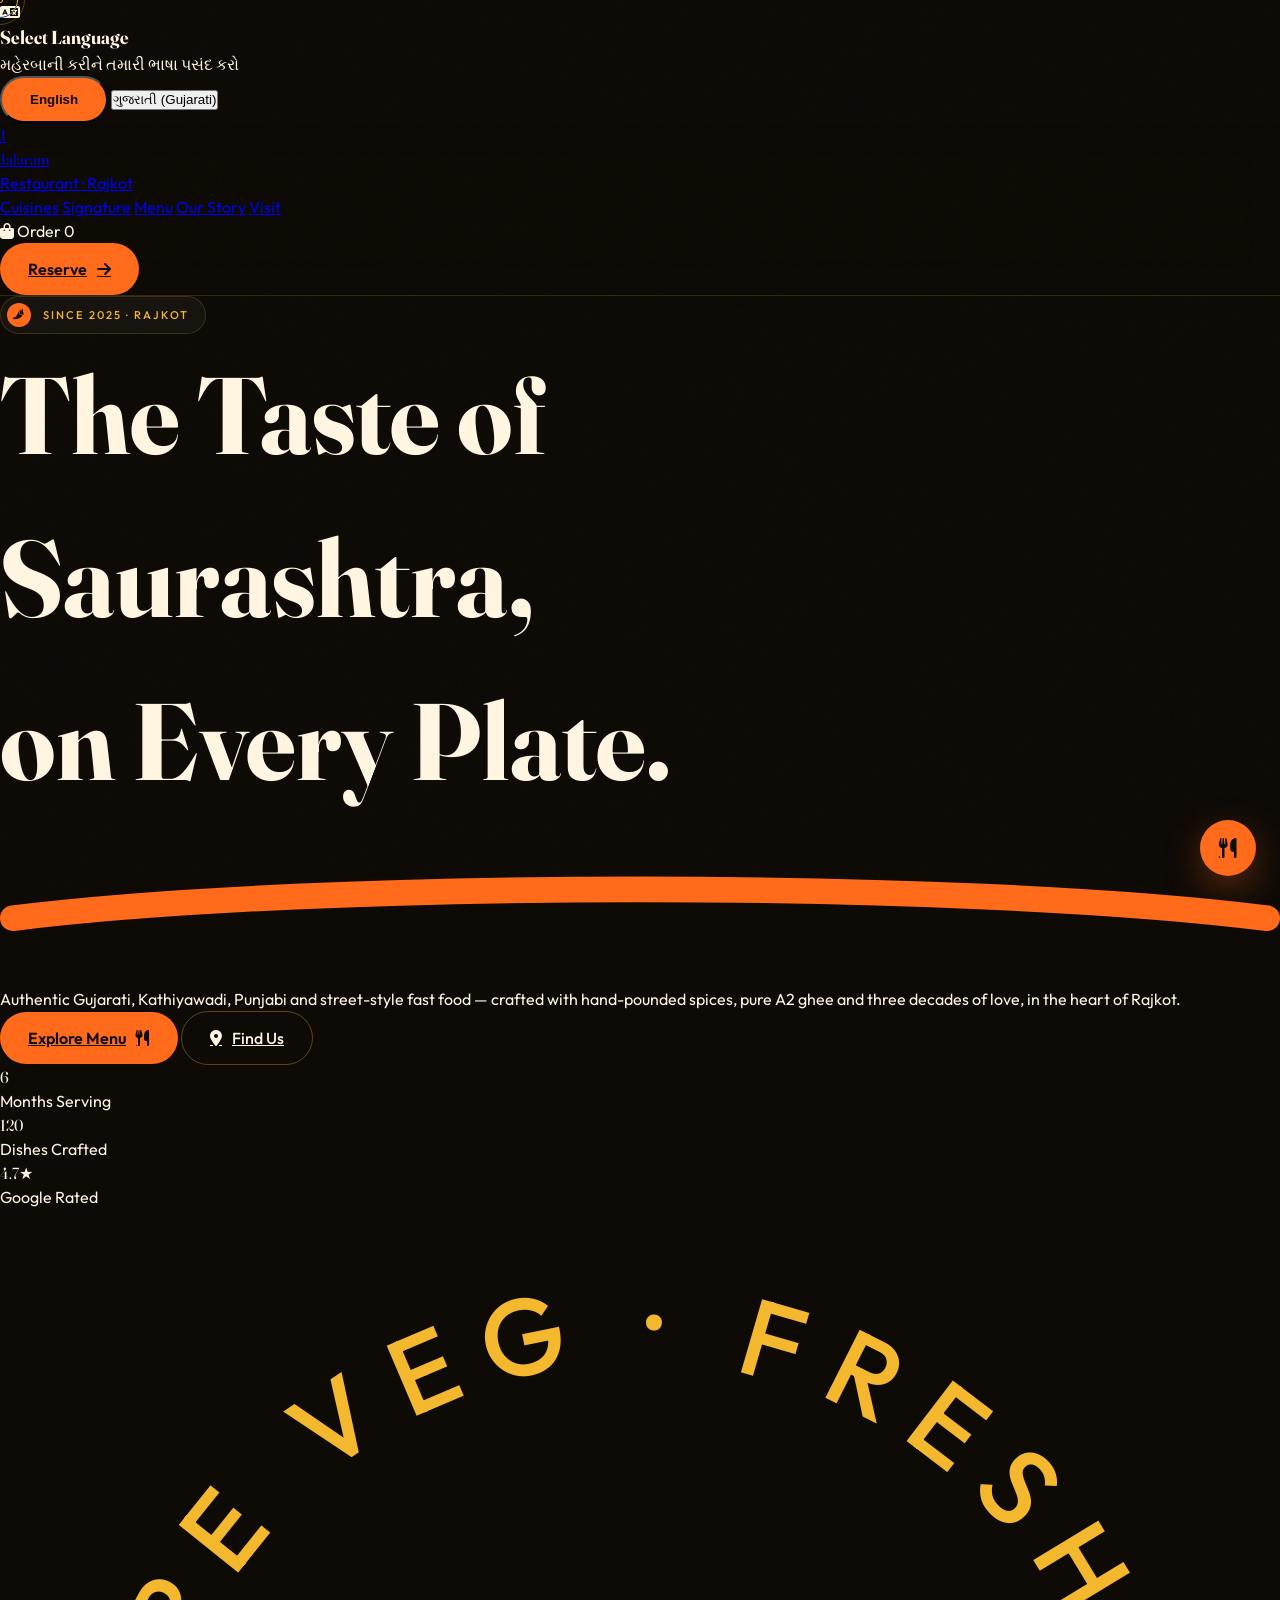
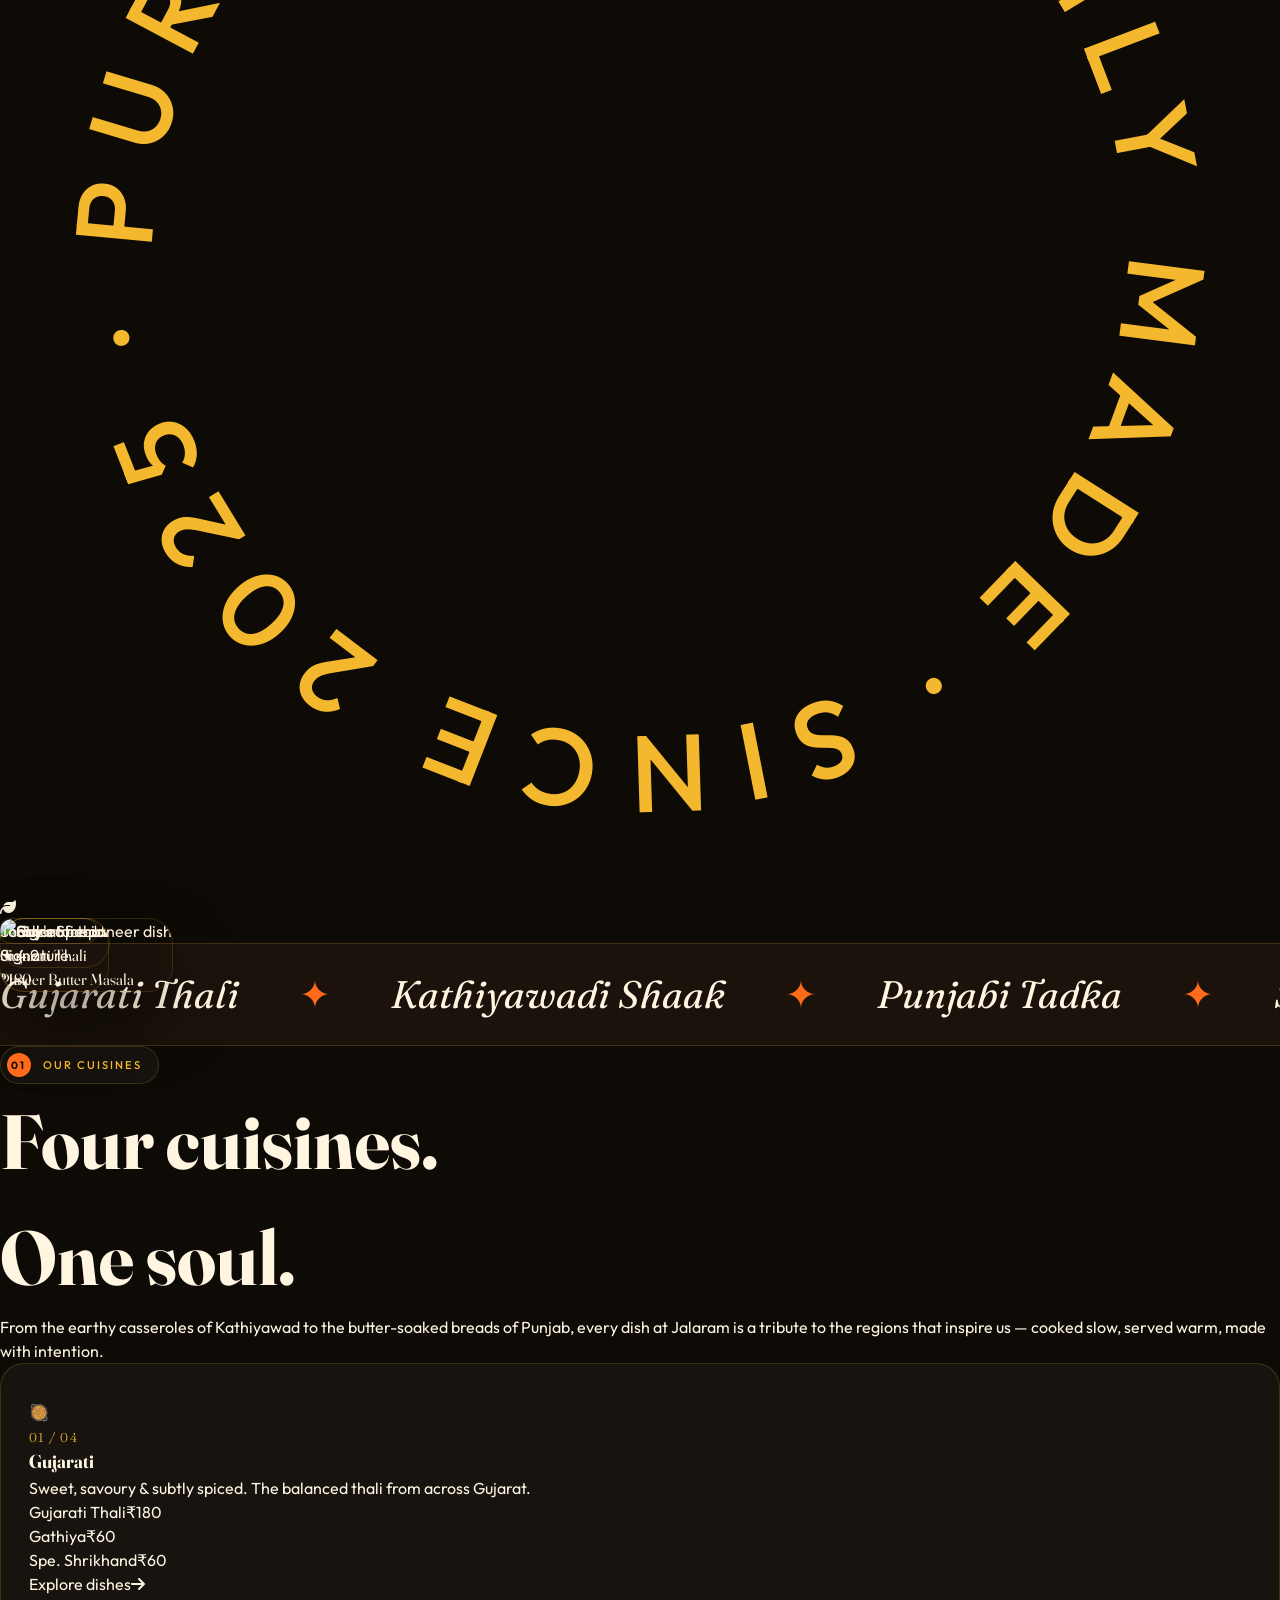
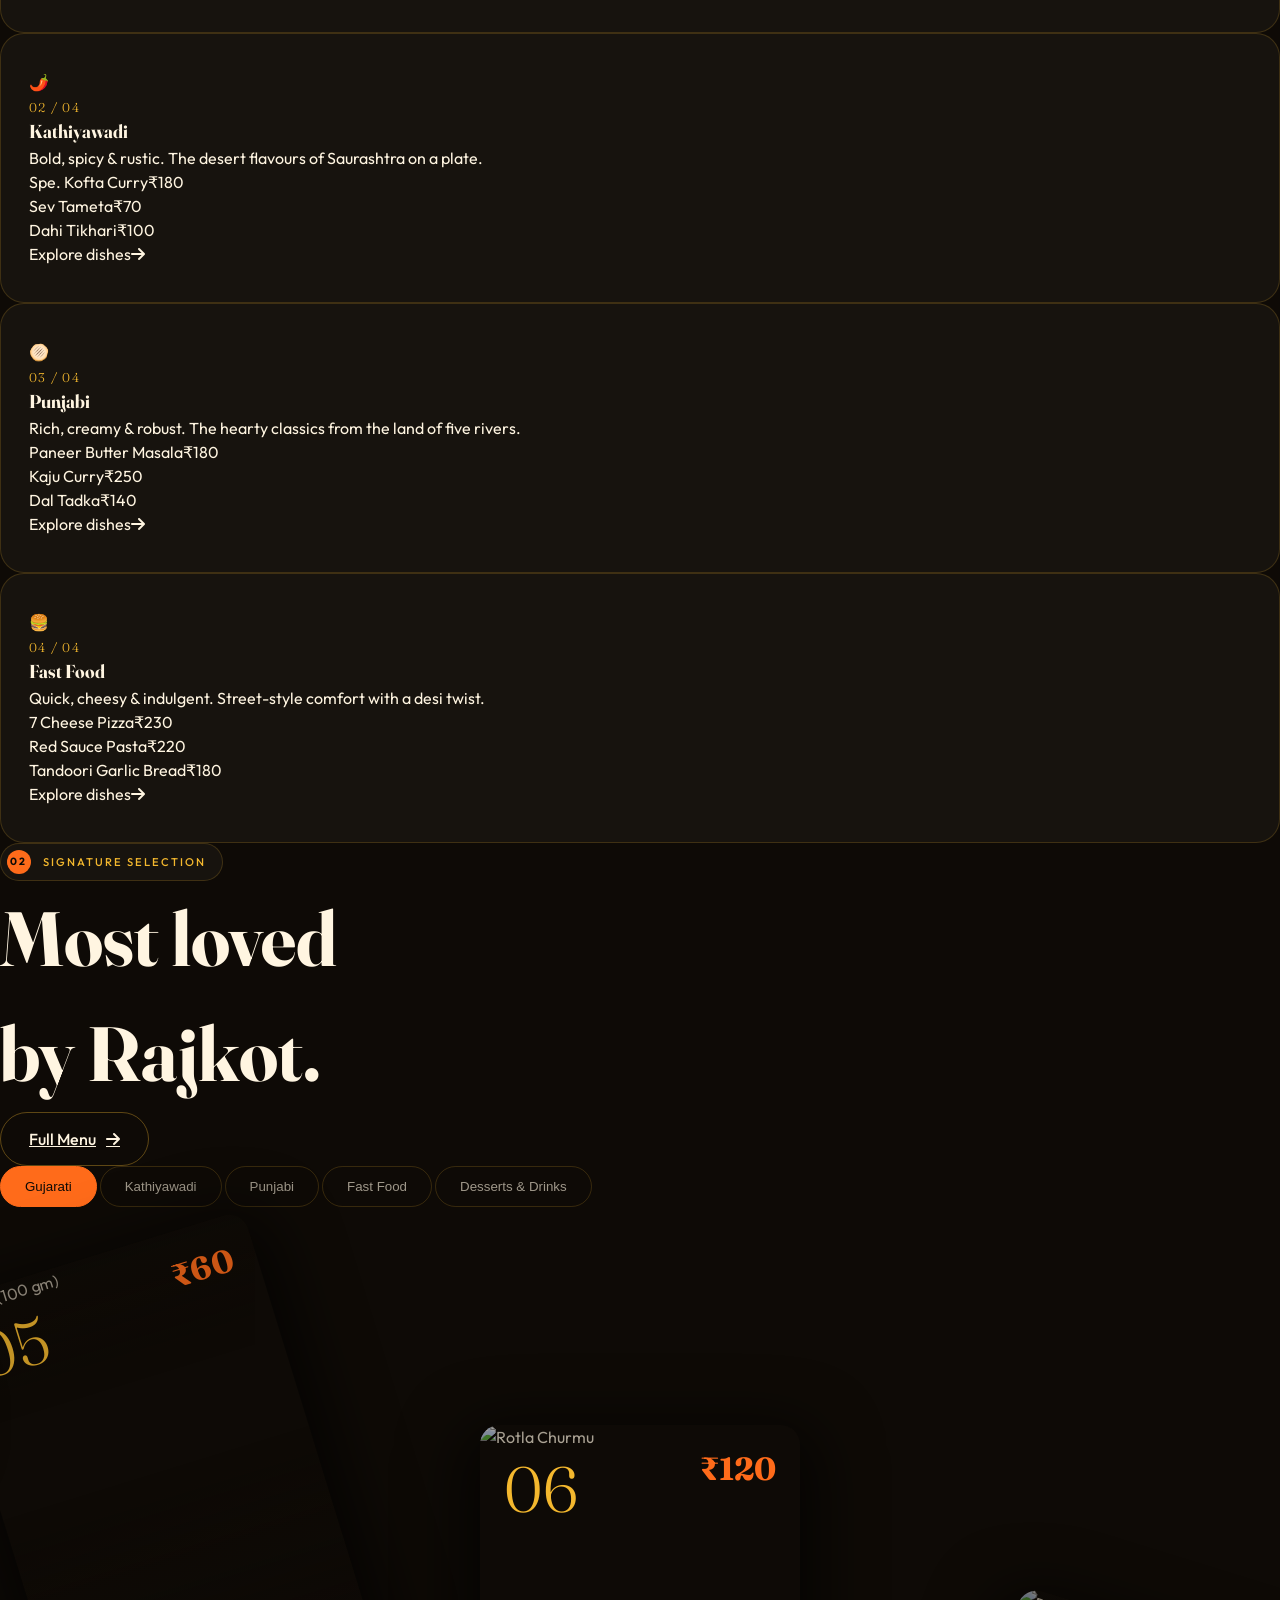
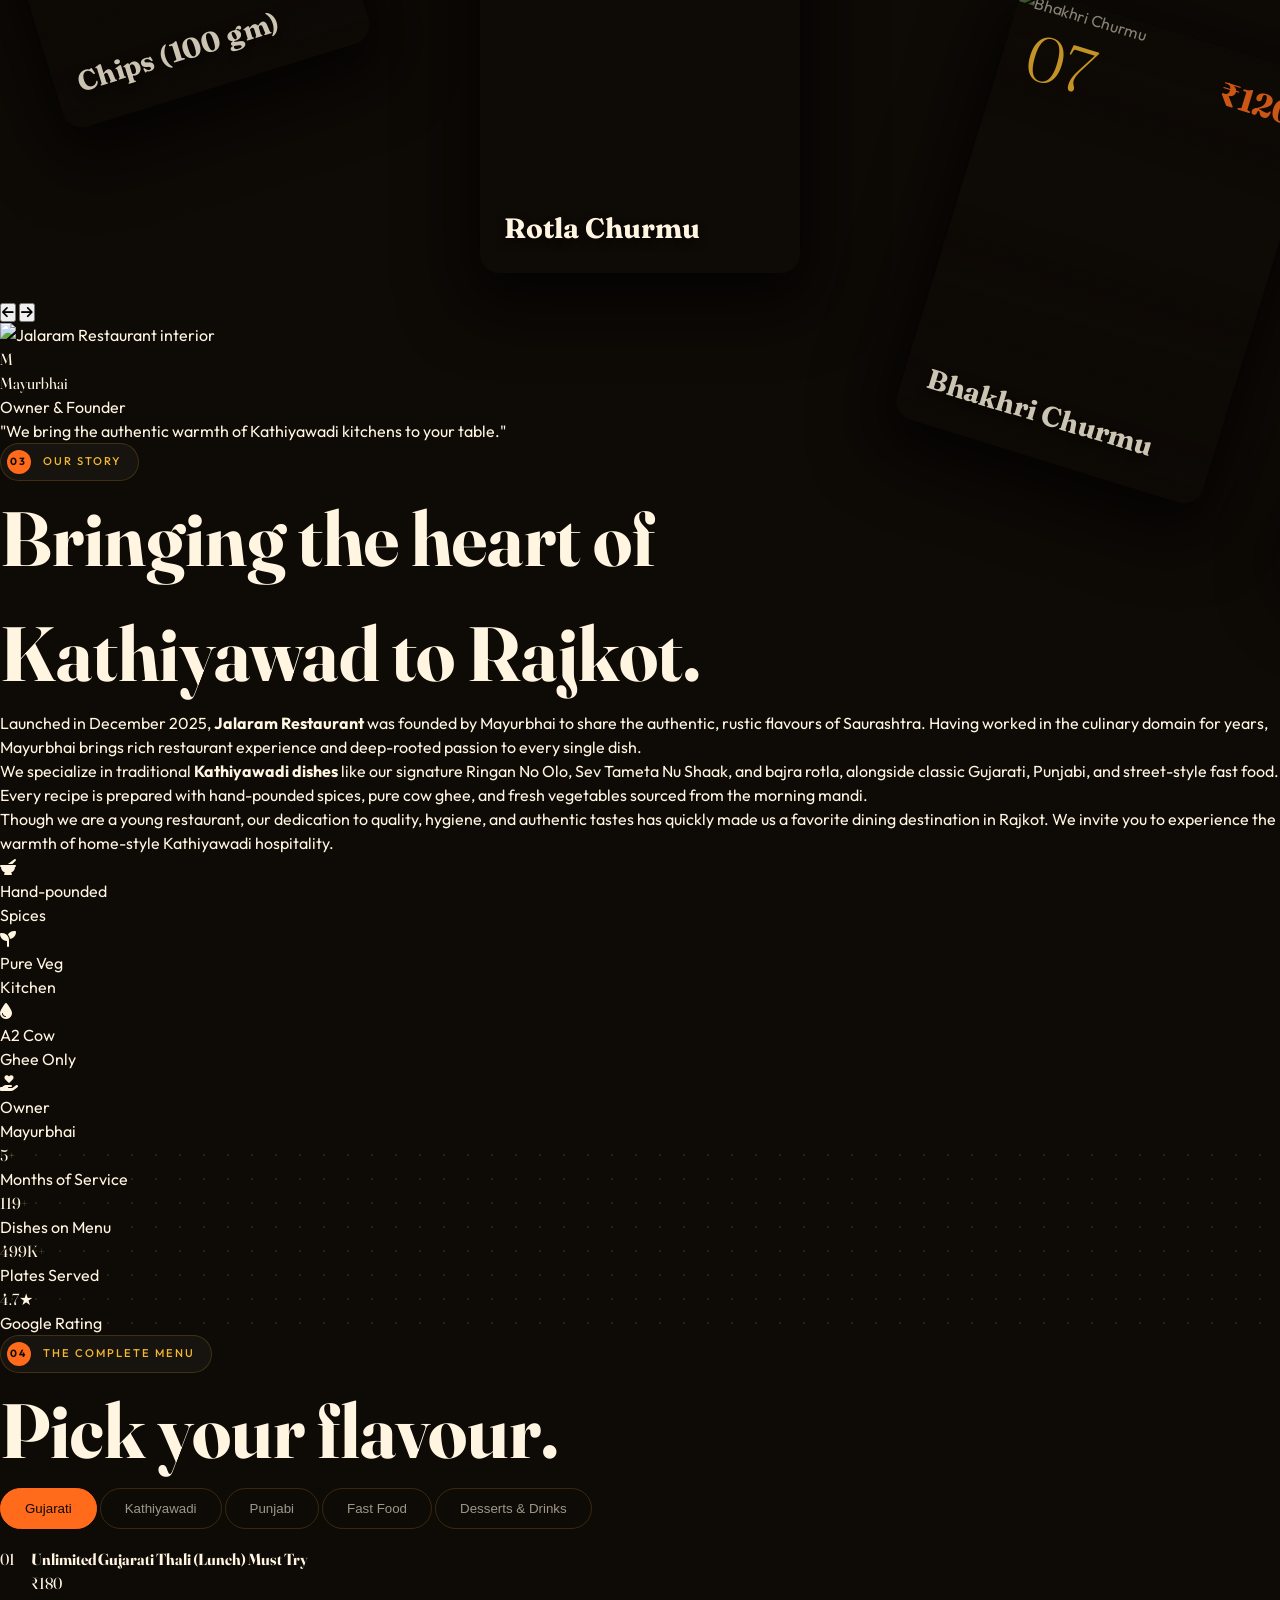
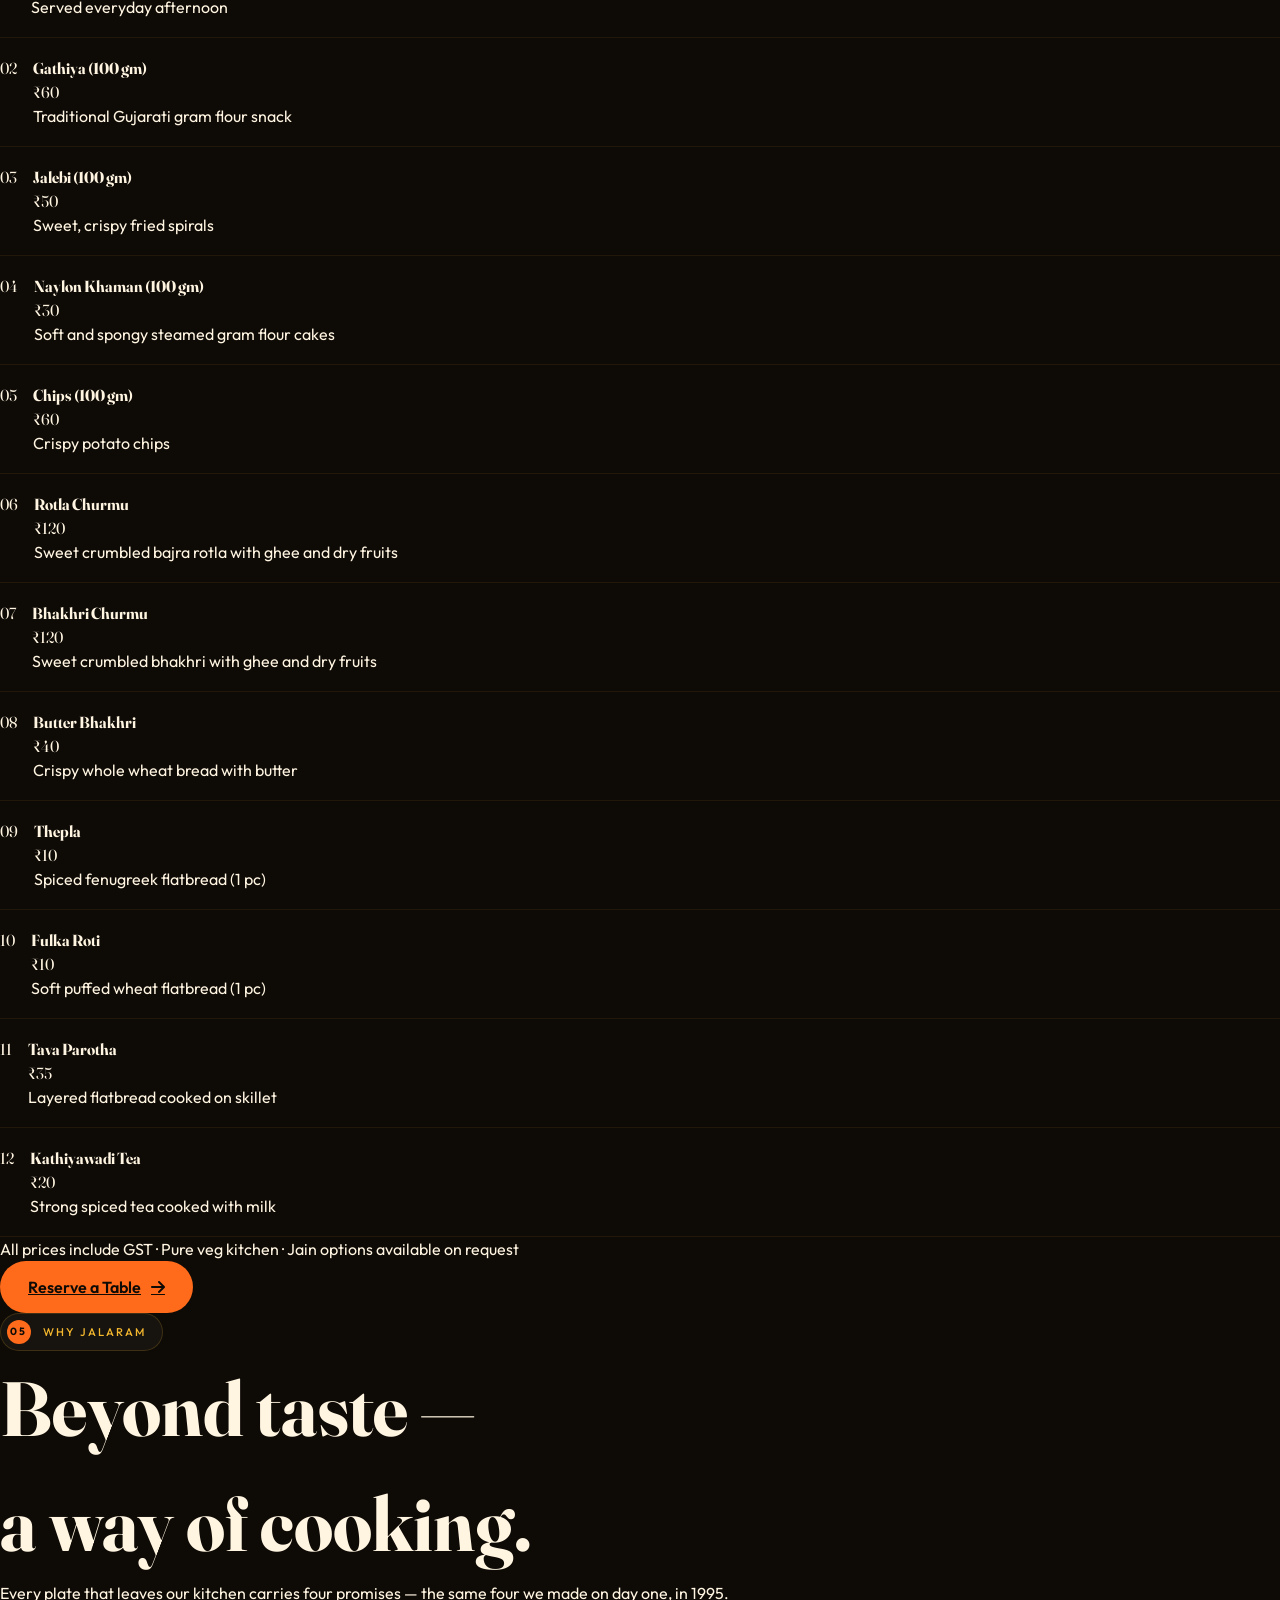
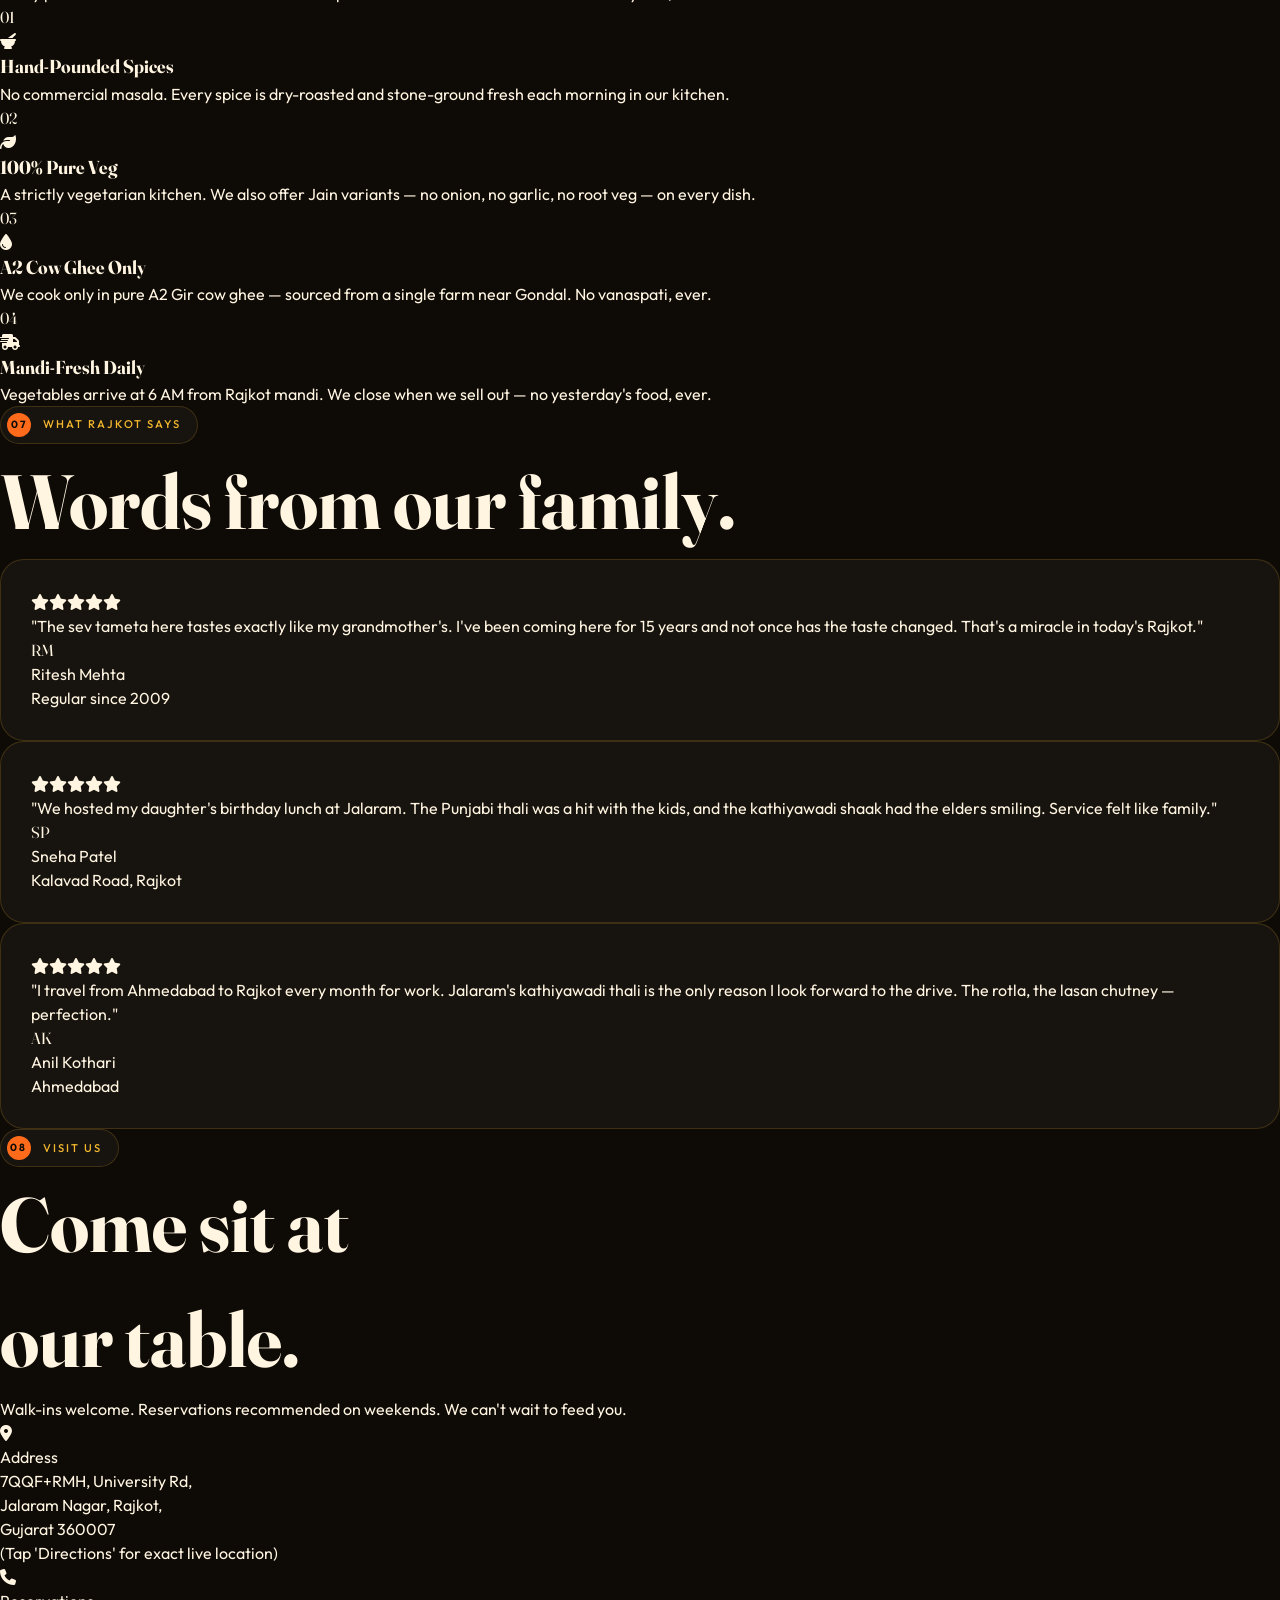
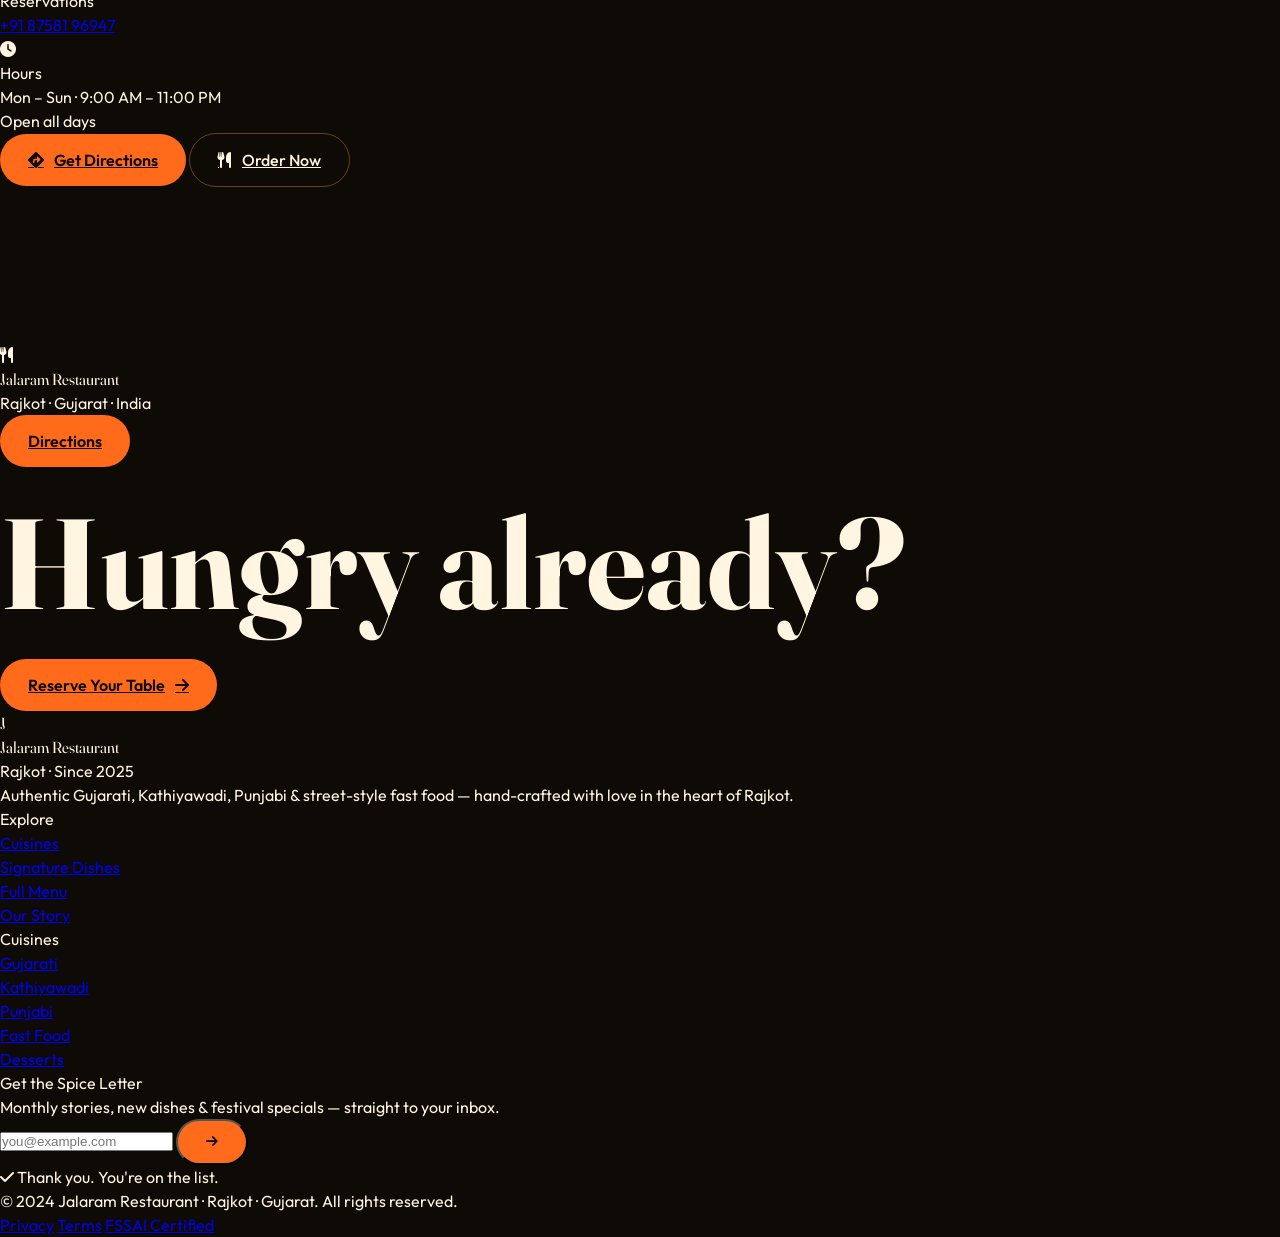
==== commit 78960bc4: "updated" ====
--- a/index.html
+++ b/index.html
@@ -10,6 +10,7 @@
 <link rel="preconnect" href="https://fonts.gstatic.com" crossorigin />
 <link href="https://fonts.googleapis.com/css2?family=Fraunces:ital,opsz,wght@0,9..144,300..900;1,9..144,300..900&family=Outfit:wght@300;400;500;600;700;800;900&display=swap" rel="stylesheet" />
 <link rel="stylesheet" href="https://cdnjs.cloudflare.com/ajax/libs/font-awesome/6.5.0/css/all.min.css" />
+<link rel="stylesheet" href="https://cdn.jsdelivr.net/npm/driver.js@1.0.1/dist/driver.css" />
 <script type="importmap">
 {
   "imports": {
@@ -500,6 +501,61 @@
       --height: clamp(300px, 70vw, 380px);
     }
   }
+
+  /* ===== Driver.js Custom Theming ===== */
+  .driver-popover {
+    background-color: var(--bg-2) !important;
+    border: 1px solid var(--border-strong) !important;
+    border-radius: 20px !important;
+    color: var(--fg) !important;
+    box-shadow: 0 20px 50px rgba(0, 0, 0, 0.8) !important;
+    font-family: 'Outfit', sans-serif !important;
+    padding: 20px !important;
+  }
+  .driver-popover-title {
+    font-family: 'Fraunces', serif !important;
+    font-weight: 700 !important;
+    color: var(--turmeric) !important;
+    font-size: 1.25rem !important;
+    margin-bottom: 8px !important;
+  }
+  .driver-popover-description {
+    color: var(--fg-muted) !important;
+    font-size: 0.9rem !important;
+    line-height: 1.5 !important;
+  }
+  .driver-popover-arrow {
+    border-color: var(--bg-2) !important;
+  }
+  .driver-popover-arrow-side-top { border-top-color: var(--border-strong) !important; }
+  .driver-popover-arrow-side-bottom { border-bottom-color: var(--border-strong) !important; }
+  .driver-popover-arrow-side-left { border-left-color: var(--border-strong) !important; }
+  .driver-popover-arrow-side-right { border-right-color: var(--border-strong) !important; }
+
+  .driver-popover-navigation-btn {
+    background-color: var(--saffron) !important;
+    color: var(--bg) !important;
+    border: none !important;
+    font-weight: 600 !important;
+    border-radius: 100px !important;
+    padding: 6px 14px !important;
+    font-size: 0.8rem !important;
+    transition: all 0.2s !important;
+    text-shadow: none !important;
+  }
+  .driver-popover-navigation-btn:hover {
+    background-color: var(--turmeric) !important;
+  }
+  .driver-popover-close-btn {
+    color: var(--fg-dim) !important;
+  }
+  .driver-popover-close-btn:hover {
+    color: var(--saffron) !important;
+  }
+  .driver-popover-progress-text {
+    color: var(--fg-dim) !important;
+    font-size: 0.75rem !important;
+  }
 </style>
 </head>
 <body>
@@ -513,6 +569,30 @@
   <!-- ===== Custom cursor ===== -->
   <div class="cursor-dot"></div>
   <div class="cursor-ring"></div>
+
+  <!-- ===== Language Selection Modal ===== -->
+  <div id="lang-modal" class="fixed inset-0 z-[100000] flex items-center justify-center bg-black/85 backdrop-blur-md opacity-0 pointer-events-none transition-opacity duration-500">
+    <div class="bg-stone-900 border border-amber-500/30 rounded-3xl p-8 max-w-sm w-full mx-5 text-center shadow-2xl relative overflow-hidden">
+      <!-- Glow background -->
+      <div class="absolute -top-16 -left-16 w-32 h-32 bg-orange-600/30 rounded-full blur-2xl"></div>
+      <div class="absolute -bottom-16 -right-16 w-32 h-32 bg-amber-500/20 rounded-full blur-2xl"></div>
+      
+      <div class="w-16 h-16 rounded-full bg-gradient-to-br from-amber-400 to-orange-600 grid place-items-center mx-auto mb-6">
+        <i class="fa-solid fa-language text-stone-900 text-2xl"></i>
+      </div>
+      <h3 class="font-display font-black text-2xl text-white mb-2">Select Language</h3>
+      <p class="text-stone-400 text-sm mb-6">મહેરબાની કરીને તમારી ભાષા પસંદ કરો</p>
+      
+      <div class="flex flex-col gap-3">
+        <button onclick="selectLang('en')" class="btn-primary w-full justify-center py-3.5 text-sm font-semibold tracking-wide rounded-xl interactive">
+          <span>English</span>
+        </button>
+        <button onclick="selectLang('gu')" class="w-full py-3.5 text-sm font-semibold border border-amber-500/20 rounded-xl hover:border-amber-400 hover:bg-stone-800 text-amber-300 transition interactive">
+          <span>ગુજરાતી (Gujarati)</span>
+        </button>
+      </div>
+    </div>
+  </div>
 
   <!-- ===== Navbar ===== -->
   <nav class="fixed top-0 left-0 right-0 z-50 nav-blur">
@@ -1745,5 +1825,119 @@
       });
     });
   </script>
+
+  <!-- ===== Driver.js Tour Library ===== -->
+  <script src="https://cdn.jsdelivr.net/npm/driver.js@1.0.1/dist/driver.js.iife.js"></script>
+  <script>
+    // ===== Driver.js Tour System =====
+    window.addEventListener('load', () => {
+      // Check if tour is already done
+      if (!localStorage.getItem('jalaram_tour_done')) {
+        setTimeout(() => {
+          const modal = document.getElementById('lang-modal');
+          if (modal) {
+            modal.classList.remove('pointer-events-none');
+            modal.classList.add('opacity-100');
+          }
+        }, 1500); // Trigger shortly after page loader completes
+      }
+    });
+
+    window.selectLang = function(lang) {
+      // Hide language selection modal
+      const modal = document.getElementById('lang-modal');
+      if (modal) {
+        modal.classList.remove('opacity-100');
+        modal.classList.add('pointer-events-none');
+      }
+
+      // Initialize Driver.js
+      const driver = window.driver.js.driver;
+      const driverObj = driver({
+        showProgress: true,
+        allowClose: true,
+        steps: lang === 'gu' ? [
+          {
+            element: '#carousel-tabs',
+            popover: {
+              title: 'વાનગીઓની કેટેગરીઝ',
+              description: 'કેરોયુઝલ વાનગીઓને ફિલ્ટર કરવા માટે અહીં વિવિધ કેટેગરી પર ક્લિક કરો!',
+              side: "bottom",
+              align: 'start'
+            }
+          },
+          {
+            element: '#signature-carousel',
+            popover: {
+              title: 'વાનગીઓ સ્ક્રોલ કરો',
+              description: 'આ સ્વાદિષ્ટ વાનગીઓ બ્રાઉઝ કરવા માટે ડાબે/જમણે સ્વાઇપ કરો અથવા માઉસ વ્હીલનો ઉપયોગ કરો!',
+              side: "bottom",
+              align: 'start'
+            }
+          },
+          {
+            element: '#carousel-prev',
+            popover: {
+              title: 'નેવિગેશન બટનો',
+              description: 'વાનગીઓ જોવા માટે તમે આ ખૂણાના બટનોનો ઉપયોગ પણ કરી શકો છો!',
+              side: "top",
+              align: 'start'
+            }
+          },
+          {
+            element: '#menu-content',
+            popover: {
+              title: 'અમારું આખું મેનૂ',
+              description: 'અમારું સંપૂર્ણ કેટેગરીવાઇઝ મેનૂ જોવા માટે નીચે જાઓ અને મેનૂ સેક્શન્સ પર ક્લિક કરો!',
+              side: "top",
+              align: 'start'
+            }
+          }
+        ] : [
+          {
+            element: '#carousel-tabs',
+            popover: {
+              title: 'Dish Categories',
+              description: 'Click on these tabs to filter the dishes shown in the carousel!',
+              side: "bottom",
+              align: 'start'
+            }
+          },
+          {
+            element: '#signature-carousel',
+            popover: {
+              title: 'Browse Dishes',
+              description: 'Swipe left/right, use your scroll wheel, or drag to browse these delicious dishes!',
+              side: "bottom",
+              align: 'start'
+            }
+          },
+          {
+            element: '#carousel-prev',
+            popover: {
+              title: 'Navigation Buttons',
+              description: 'You can also use these corner buttons to navigate through the dishes!',
+              side: "top",
+              align: 'start'
+            }
+          },
+          {
+            element: '#menu-content',
+            popover: {
+              title: 'Full Menu Sections',
+              description: 'Scroll down and click on different sections to view our complete categorized menu!',
+              side: "top",
+              align: 'start'
+            }
+          }
+        ],
+        onDestroyed: () => {
+          localStorage.setItem('jalaram_tour_done', 'true');
+        }
+      });
+
+      driverObj.drive();
+    };
+  </script>
 </body>
 </html>
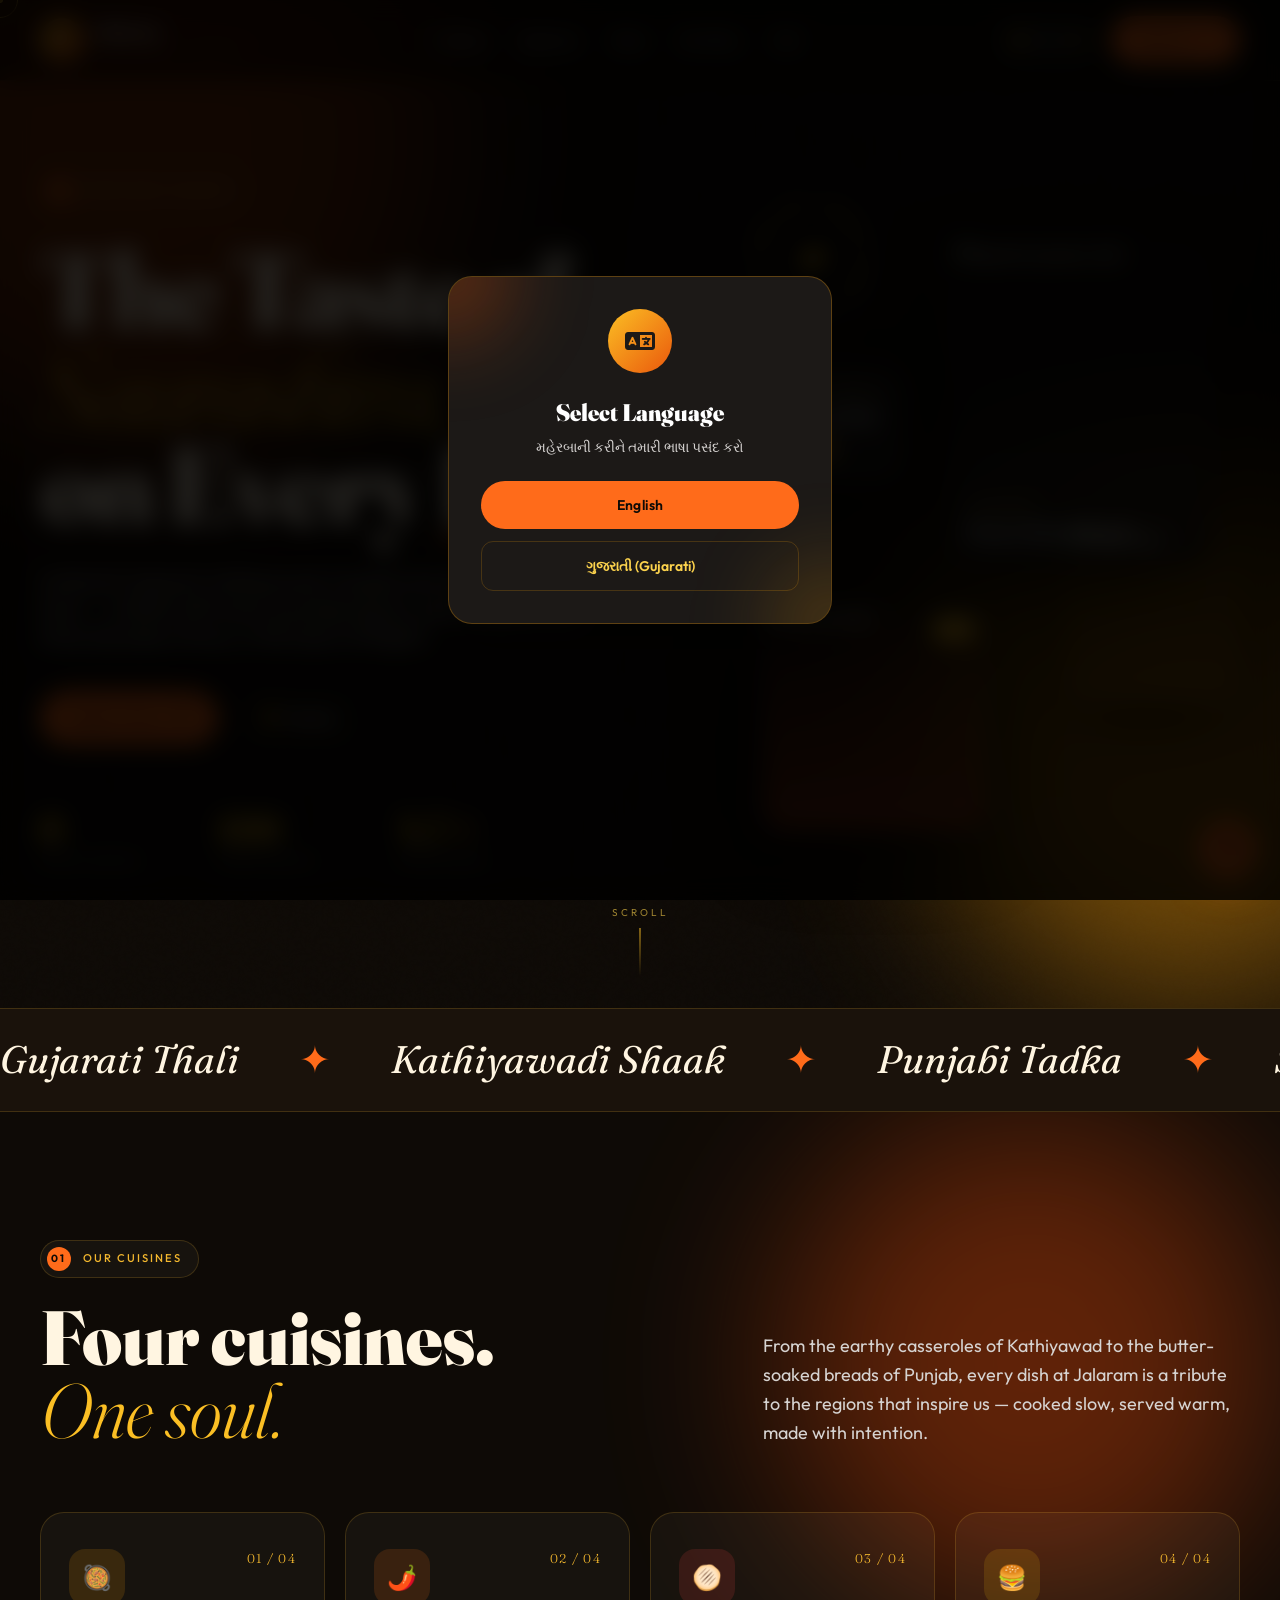
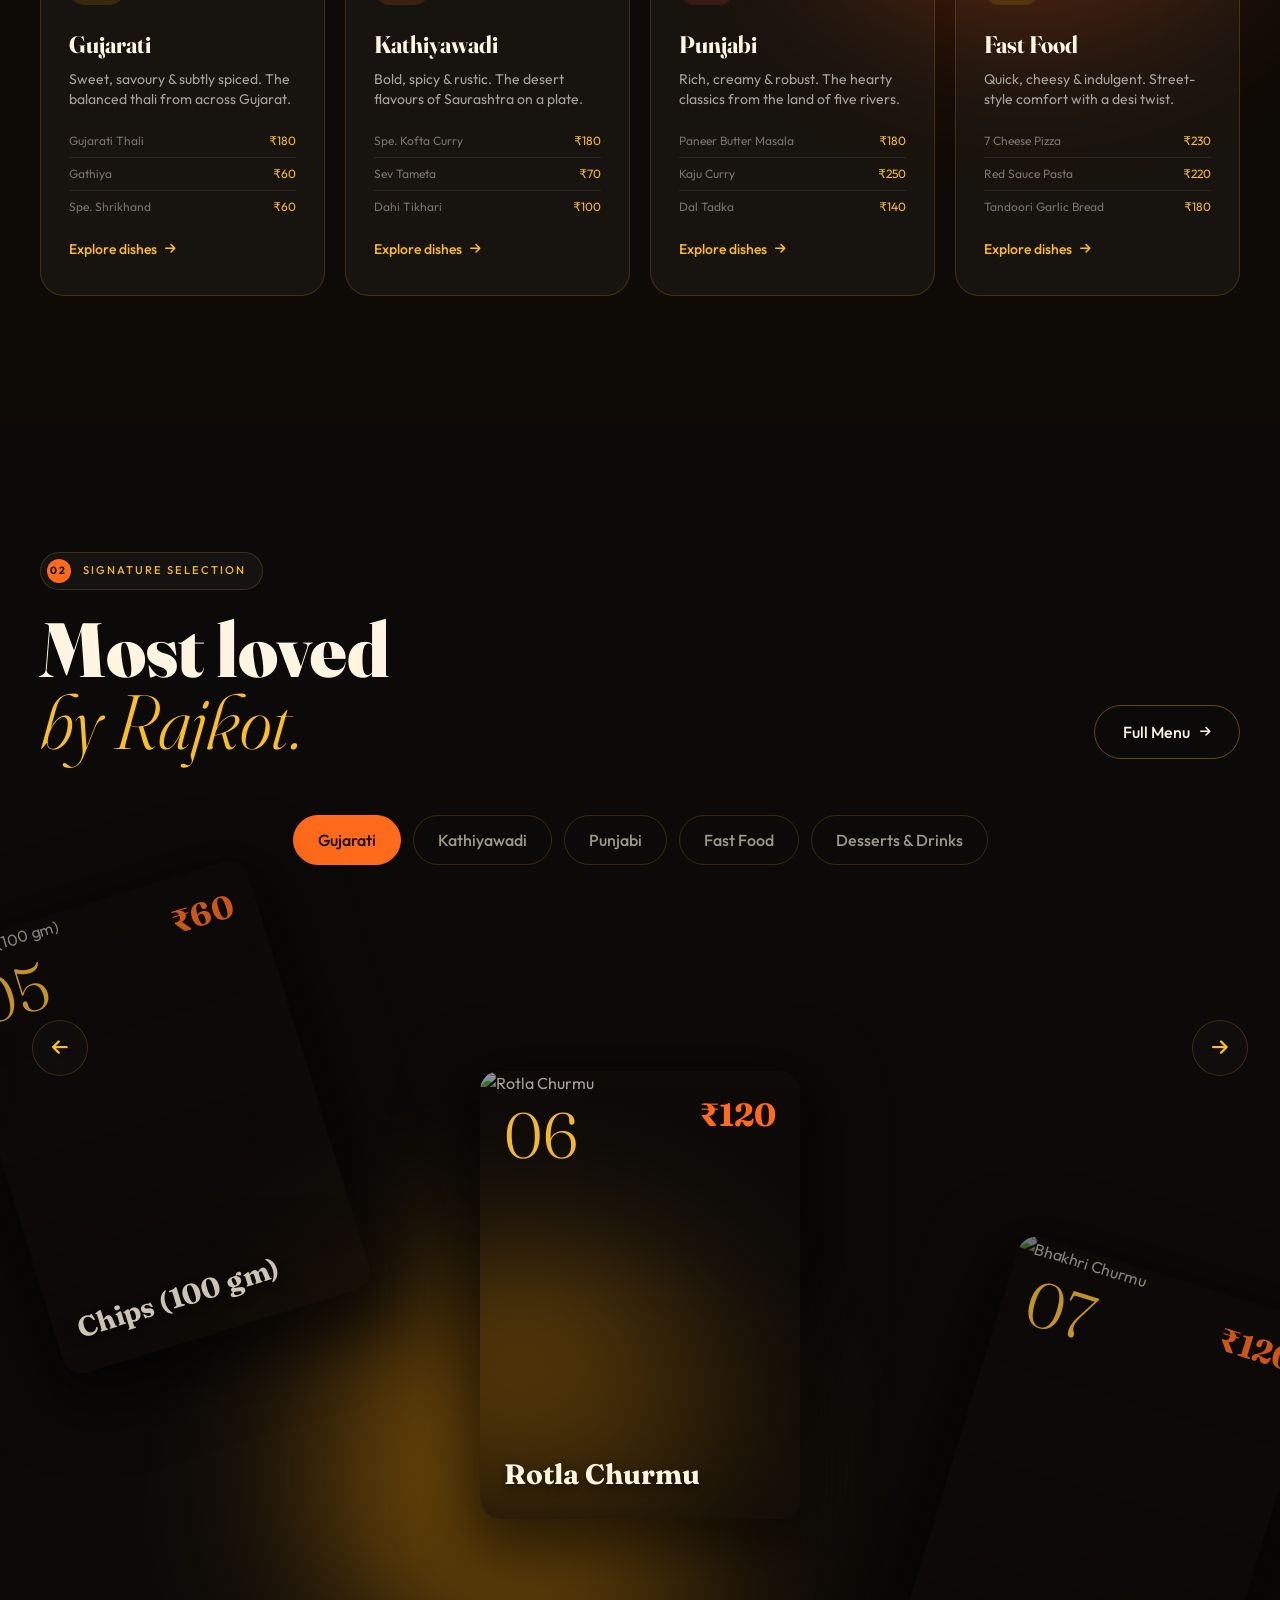
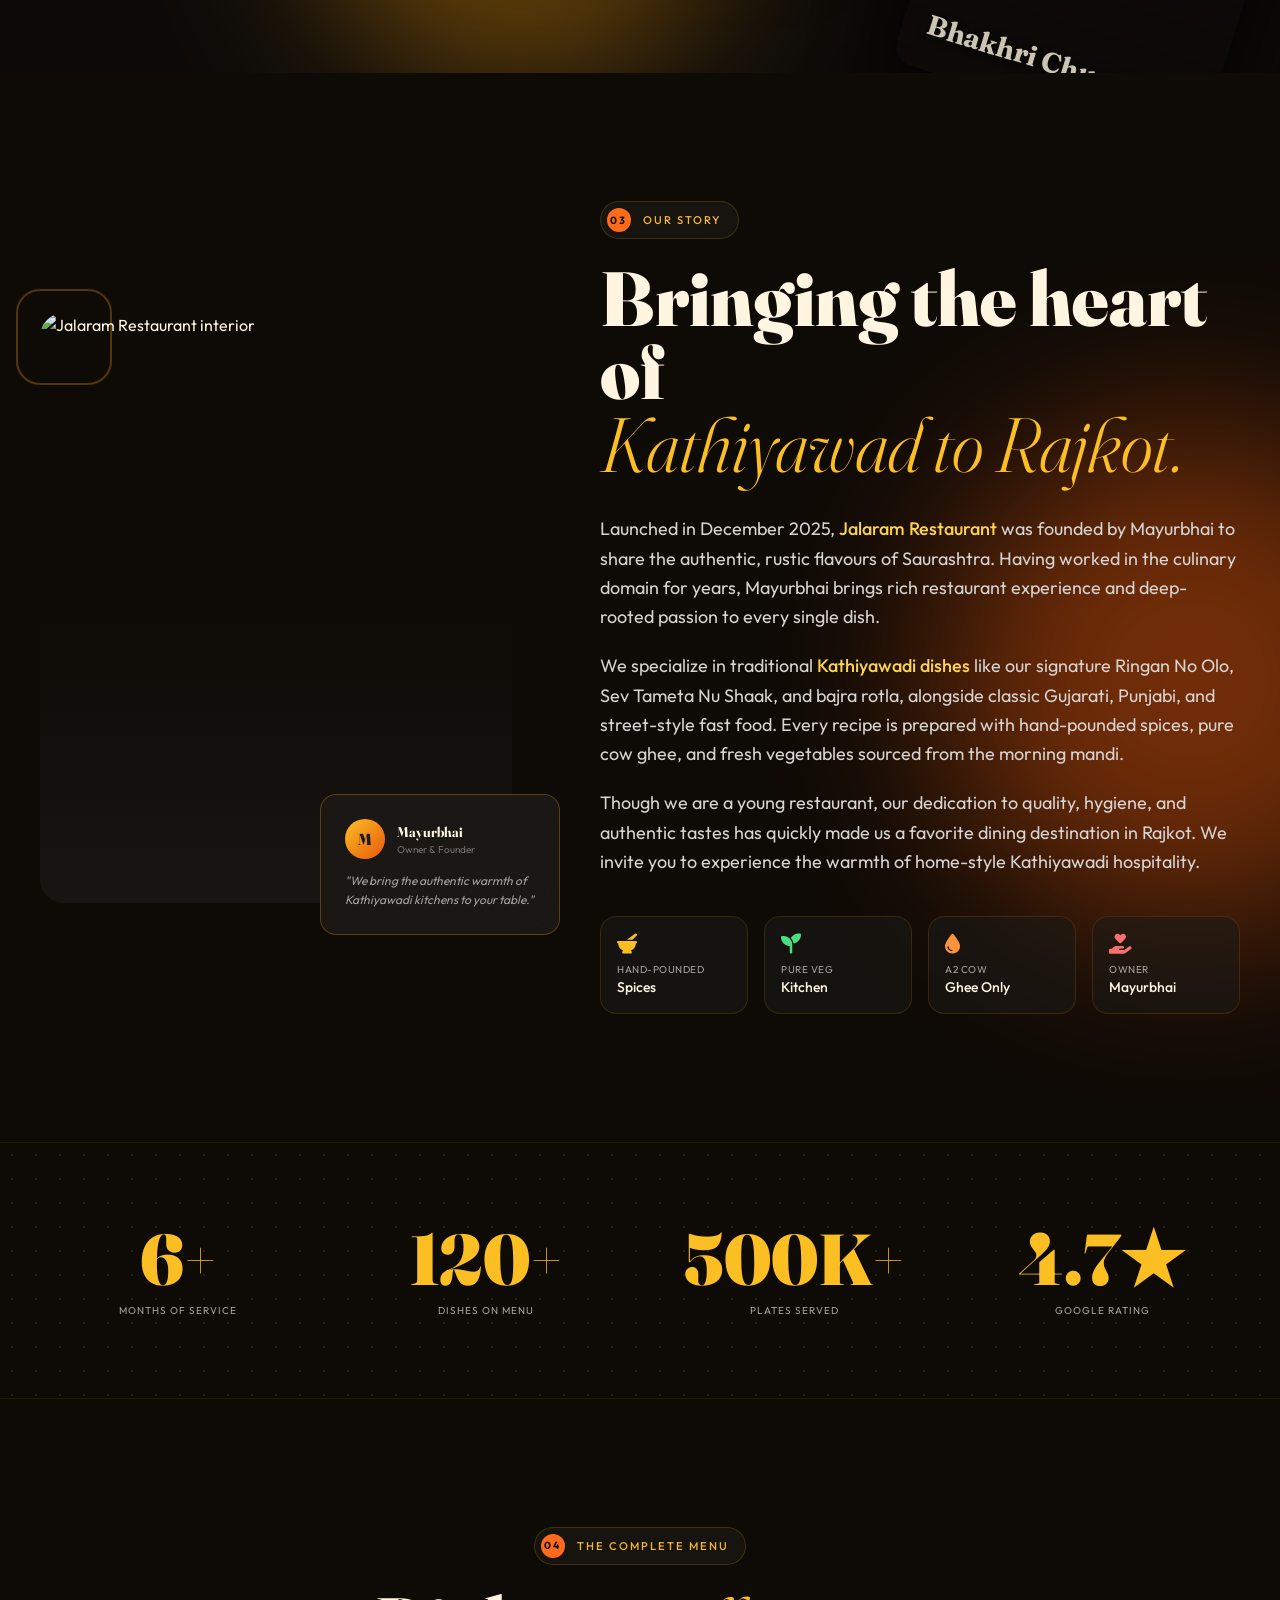
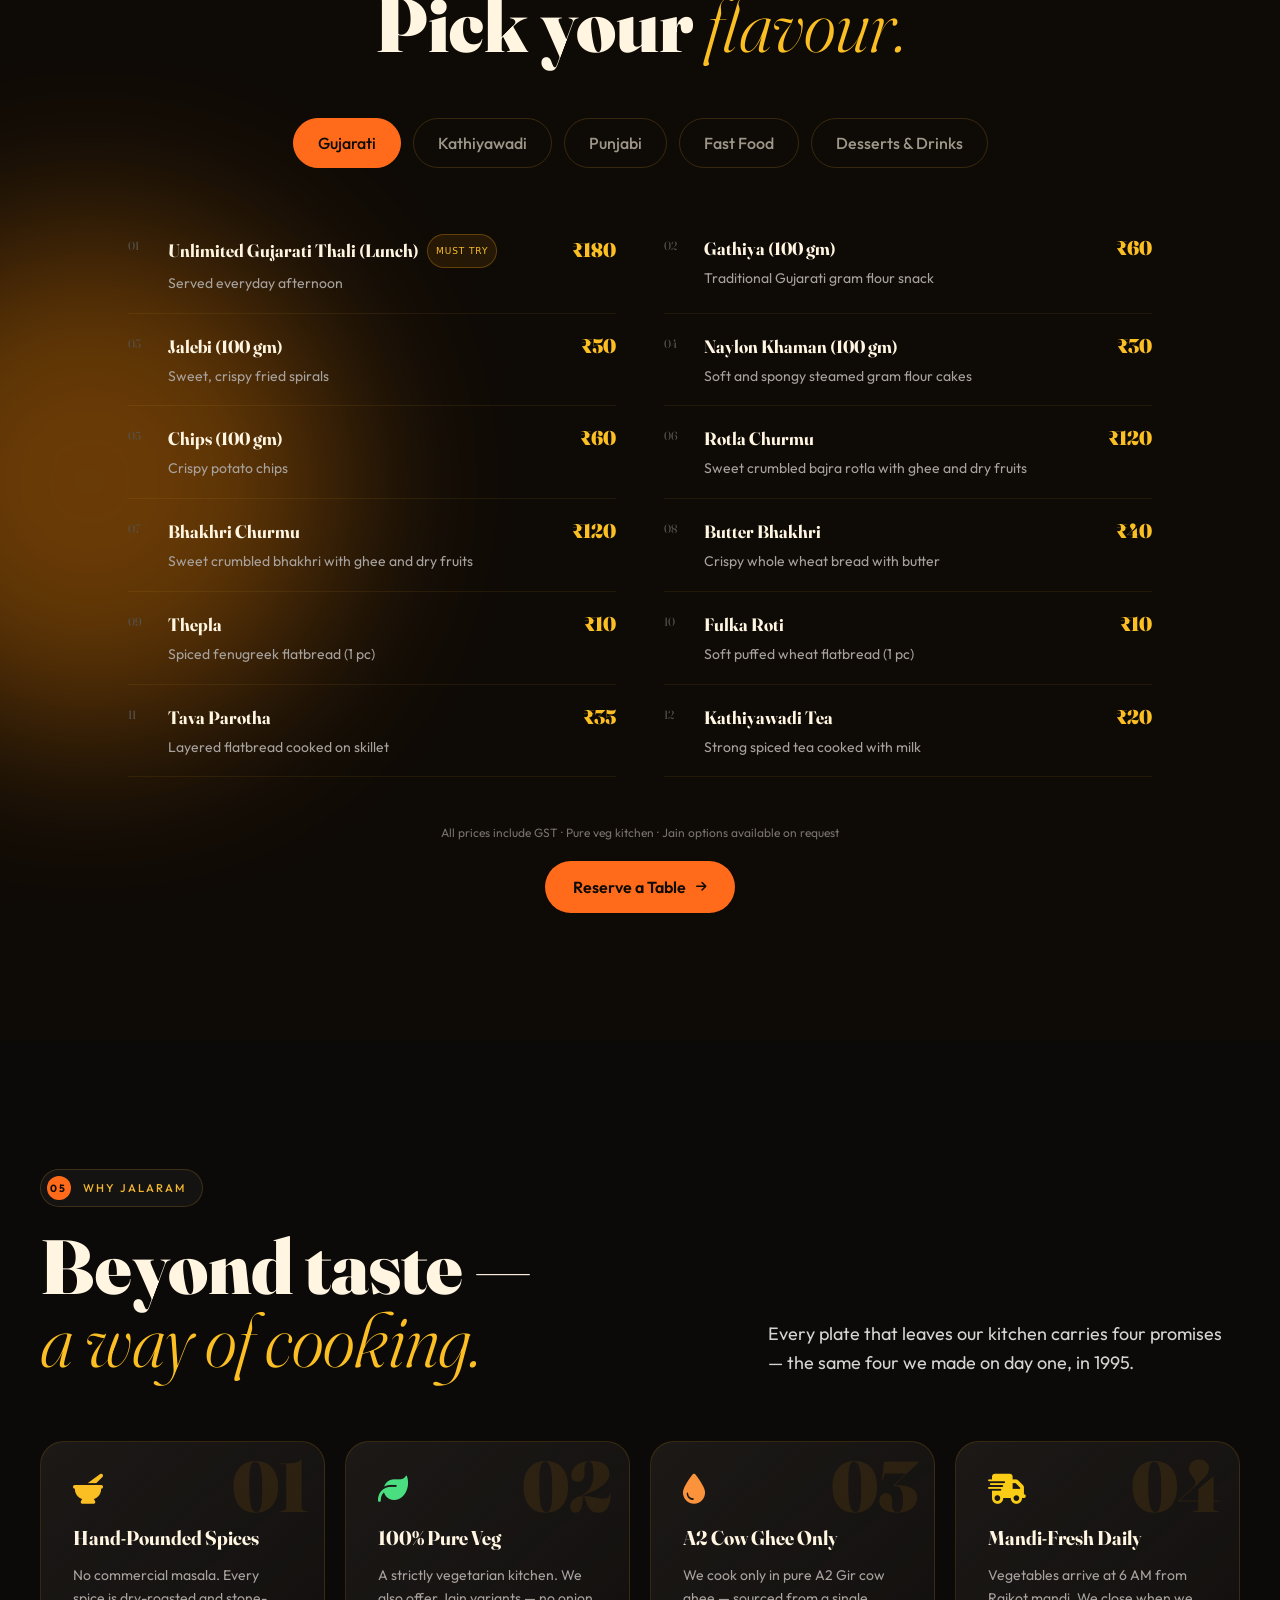
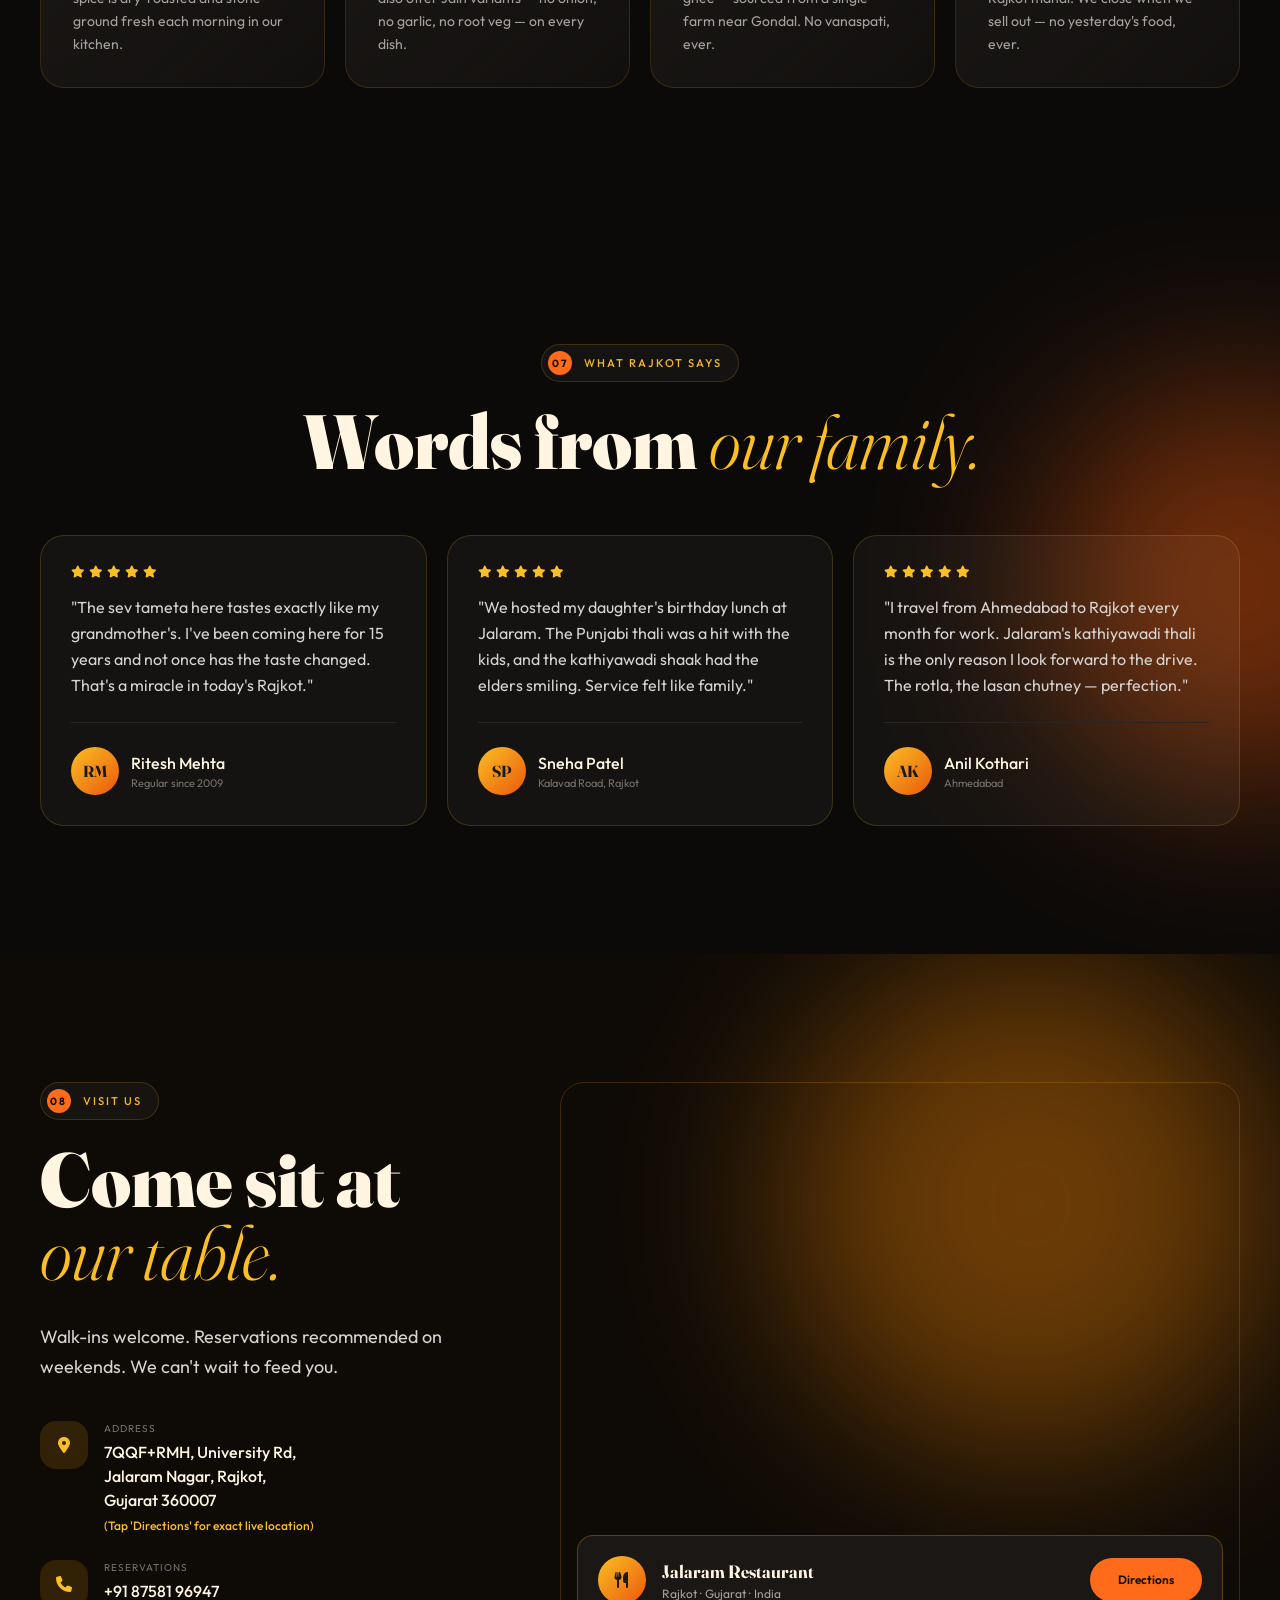
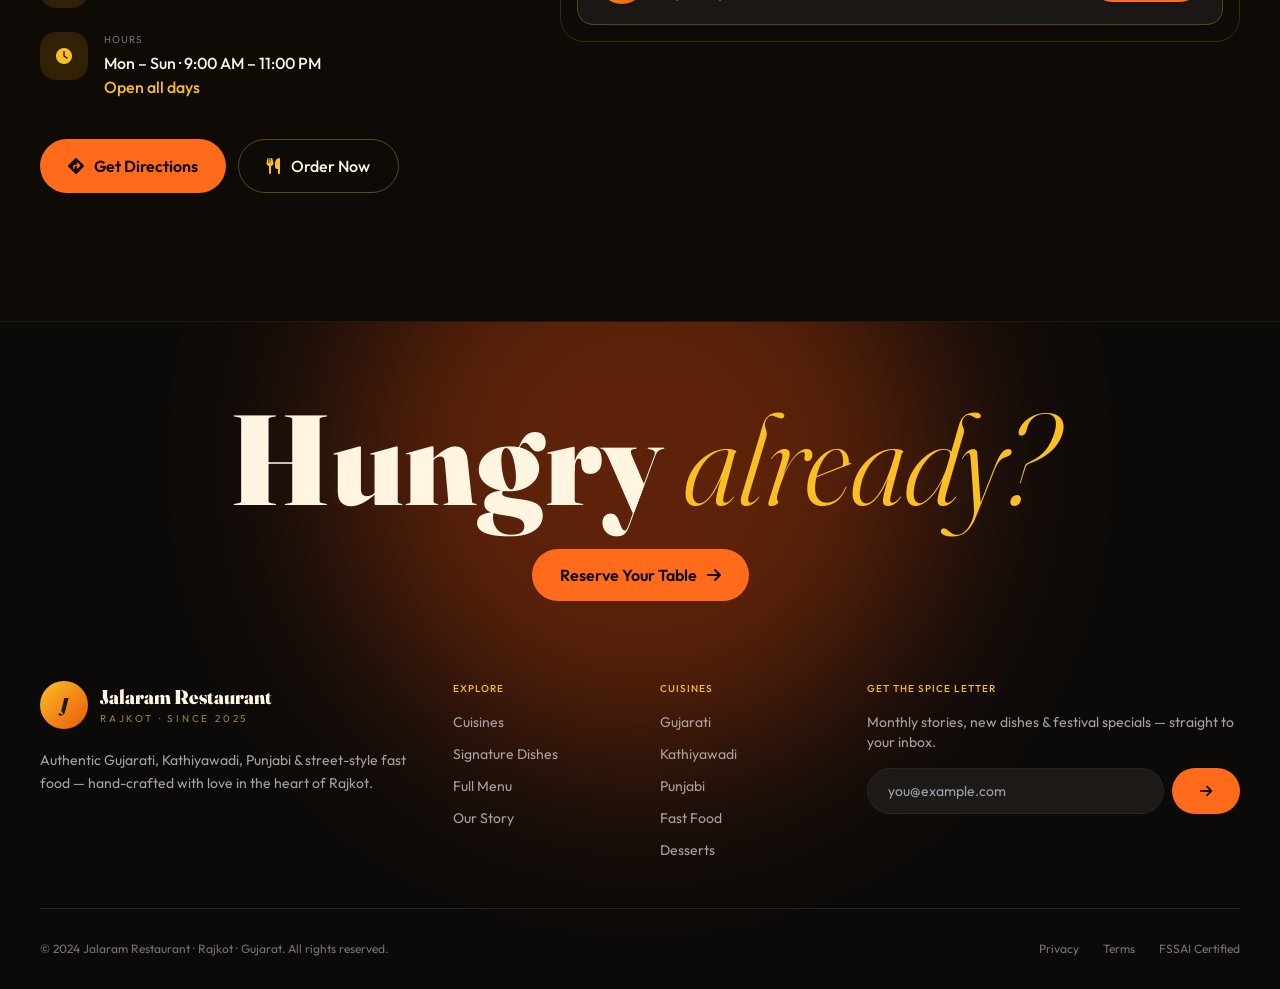
==== commit e0cd4014: "updated page speed insights" ====
--- a/index.html
+++ b/index.html
@@ -5,7 +5,7 @@
 <meta name="viewport" content="width=device-width, initial-scale=1.0" />
 <title>Jalaram Restaurant — Authentic Flavours of Gujarat, Kathiyawad & Punjab in Rajkot</title>
 <meta name="description" content="Jalaram Restaurant, Rajkot. Authentic Gujarati, Kathiyawadi, Punjabi & street-style fast food, hand-crafted since 2025." />
-<script src="https://cdn.tailwindcss.com"></script>
+<link rel="stylesheet" href="tailwind.min.css" />
 <link rel="preconnect" href="https://fonts.googleapis.com" />
 <link rel="preconnect" href="https://fonts.gstatic.com" crossorigin />
 <link href="https://fonts.googleapis.com/css2?family=Fraunces:ital,opsz,wght@0,9..144,300..900;1,9..144,300..900&family=Outfit:wght@300;400;500;600;700;800;900&display=swap" rel="stylesheet" />
@@ -580,8 +580,8 @@
       <div class="w-16 h-16 rounded-full bg-gradient-to-br from-amber-400 to-orange-600 grid place-items-center mx-auto mb-6">
         <i class="fa-solid fa-language text-stone-900 text-2xl"></i>
       </div>
-      <h3 class="font-display font-black text-2xl text-white mb-2">Select Language</h3>
-      <p class="text-stone-400 text-sm mb-6">મહેરબાની કરીને તમારી ભાષા પસંદ કરો</p>
+      <h2 class="font-display font-black text-2xl text-white mb-2">Select Language</h2>
+      <p class="text-stone-300 text-sm mb-6">મહેરબાની કરીને તમારી ભાષા પસંદ કરો</p>
       
       <div class="flex flex-col gap-3">
         <button onclick="selectLang('en')" class="btn-primary w-full justify-center py-3.5 text-sm font-semibold tracking-wide rounded-xl interactive">
@@ -1189,6 +1189,7 @@
               style="border:0; filter: invert(0.92) hue-rotate(180deg) saturate(0.6) brightness(0.9);"
               loading="lazy"
               referrerpolicy="no-referrer-when-downgrade"
+              title="Google Maps showing Jalaram Restaurant location in Rajkot"
             ></iframe>
             <div class="absolute bottom-4 left-4 right-4 bg-stone-900/95 backdrop-blur-xl border border-amber-500/30 rounded-2xl p-5 flex items-center gap-4">
               <div class="w-12 h-12 rounded-full bg-gradient-to-br from-amber-400 to-orange-600 grid place-items-center shrink-0">
@@ -1213,9 +1214,9 @@
     <div class="glow w-[600px] h-[600px] bg-orange-700 -top-40 left-1/2 -translate-x-1/2"></div>
     <div class="relative max-w-7xl mx-auto px-5 lg:px-10">
       <div class="text-center mb-20 reveal">
-        <h3 class="font-display font-black leading-[0.9]" style="font-size: clamp(3rem, 10vw, 8rem);">
+        <h2 class="font-display font-black leading-[0.9]" style="font-size: clamp(3rem, 10vw, 8rem);">
           Hungry <span class="italic font-light text-amber-400">already?</span>
-        </h3>
+        </h2>
         <a href="#visit" class="btn-primary interactive mt-8">
           <span>Reserve Your Table</span>
           <i class="fa-solid fa-arrow-right"></i>
@@ -1260,7 +1261,7 @@
           <p class="text-sm text-stone-400 mb-4">Monthly stories, new dishes & festival specials — straight to your inbox.</p>
           <form id="newsletter" class="flex gap-2">
             <input type="email" required placeholder="you@example.com" class="flex-1 bg-stone-900 border border-stone-800 rounded-full px-5 py-3 text-sm focus:outline-none focus:border-amber-500 transition" />
-            <button type="submit" class="btn-primary interactive text-sm py-3 px-5"><i class="fa-solid fa-arrow-right"></i></button>
+            <button type="submit" class="btn-primary interactive text-sm py-3 px-5" aria-label="Subscribe to newsletter"><i class="fa-solid fa-arrow-right"></i></button>
           </form>
           <div id="newsletter-msg" class="text-xs text-amber-400 mt-3 hidden"><i class="fa-solid fa-check"></i> Thank you. You're on the list.</div>
         </div>
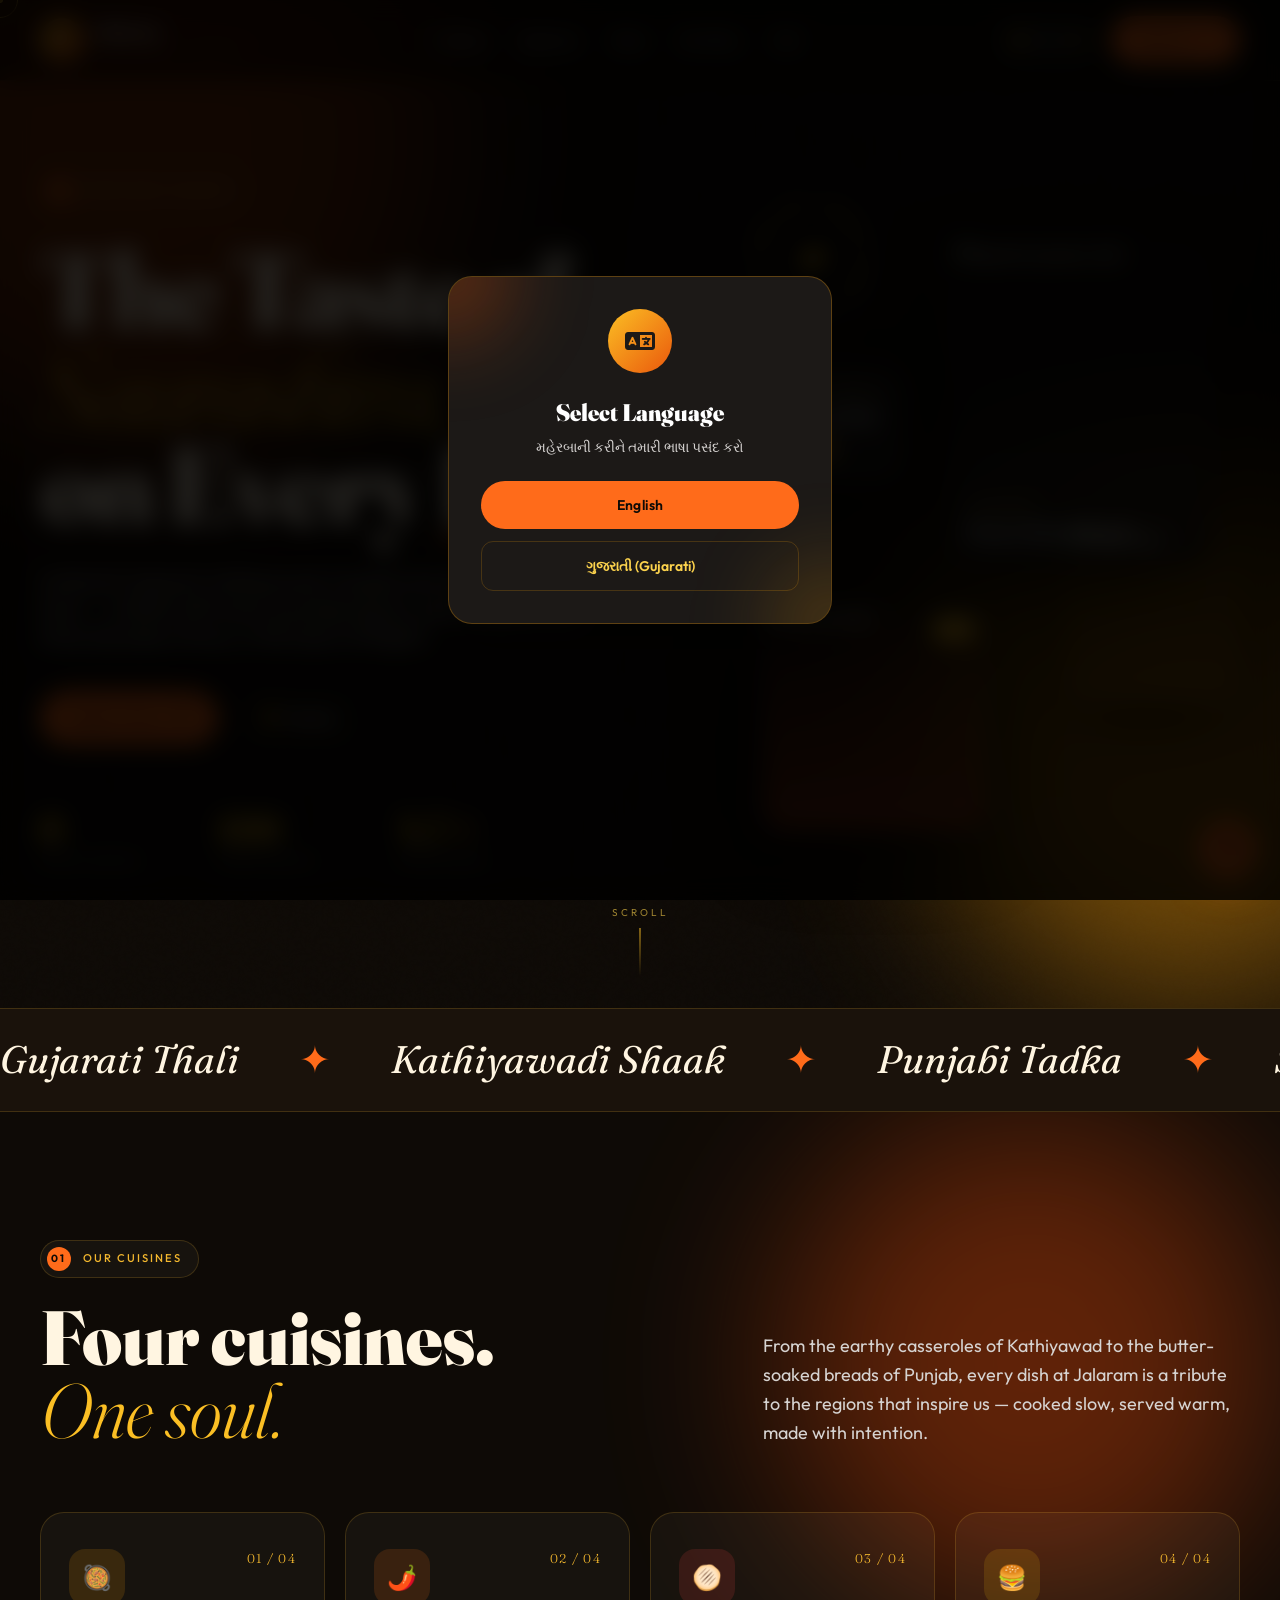
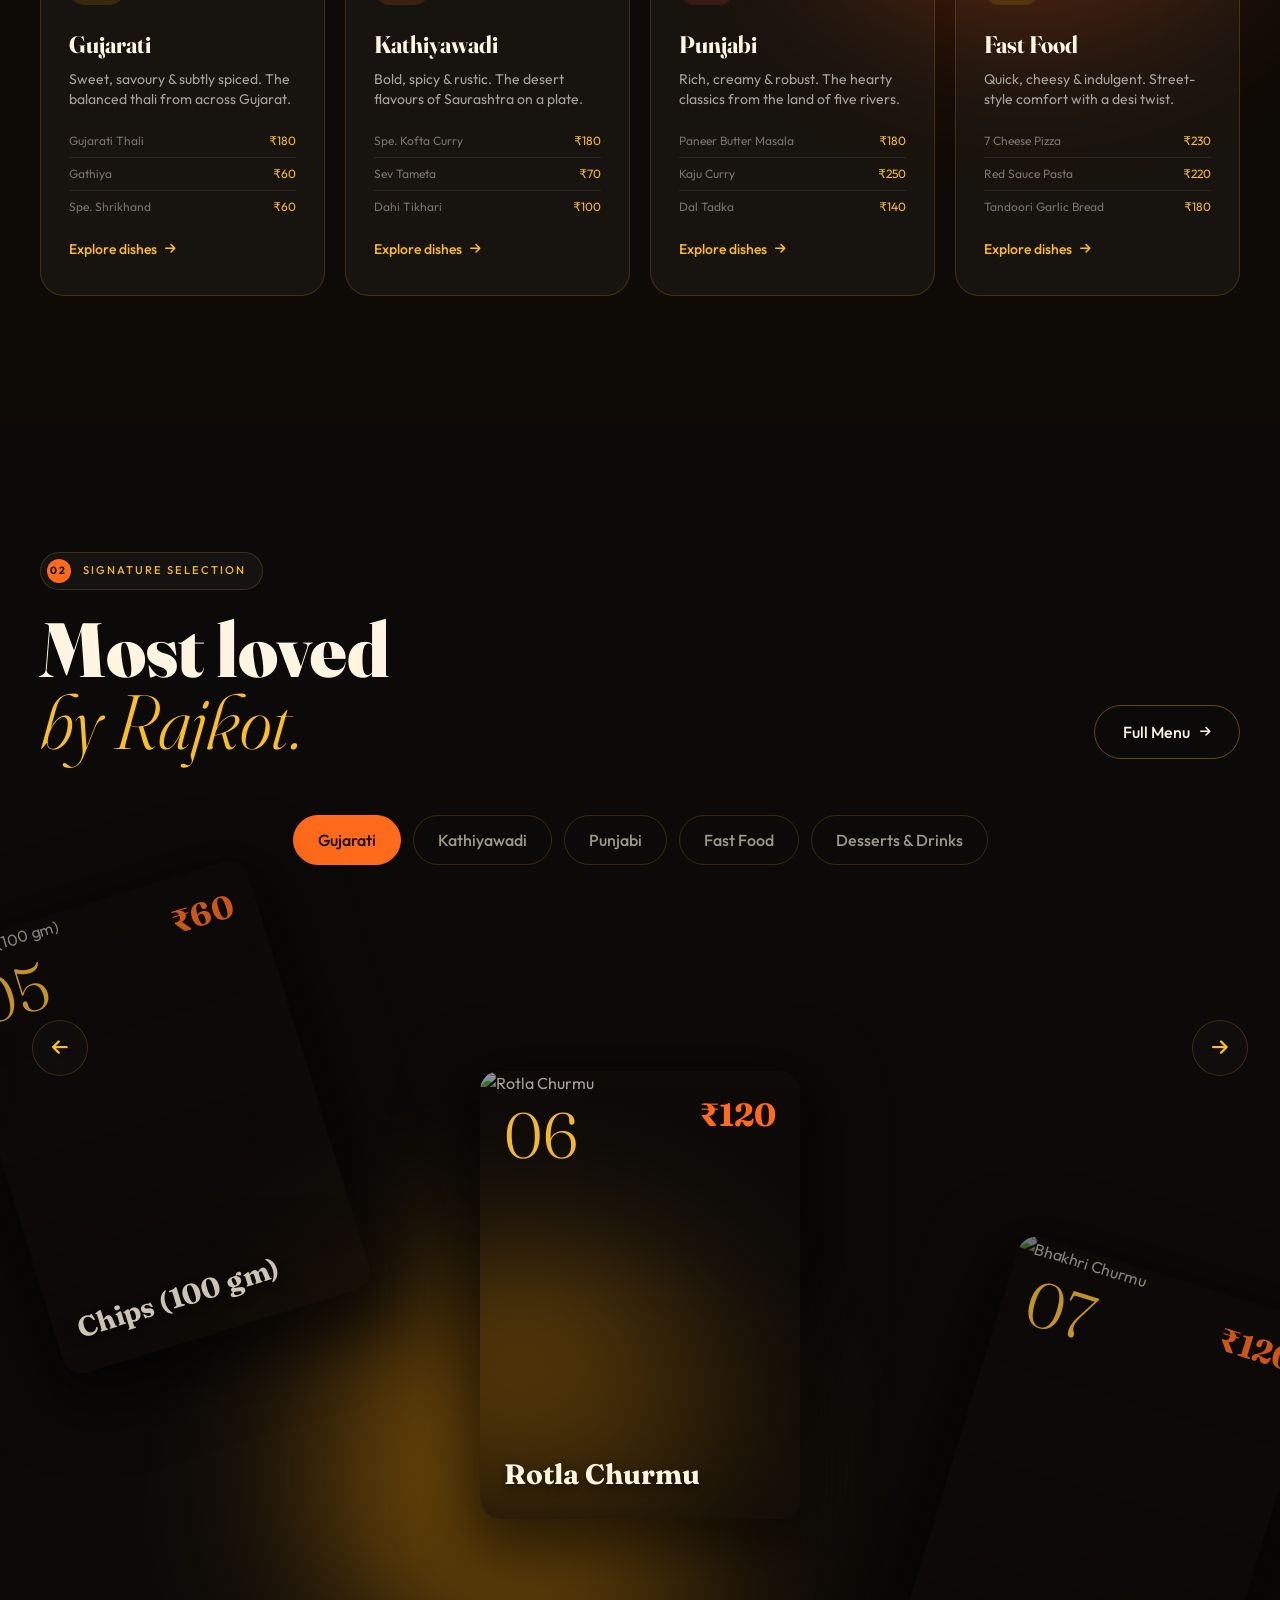
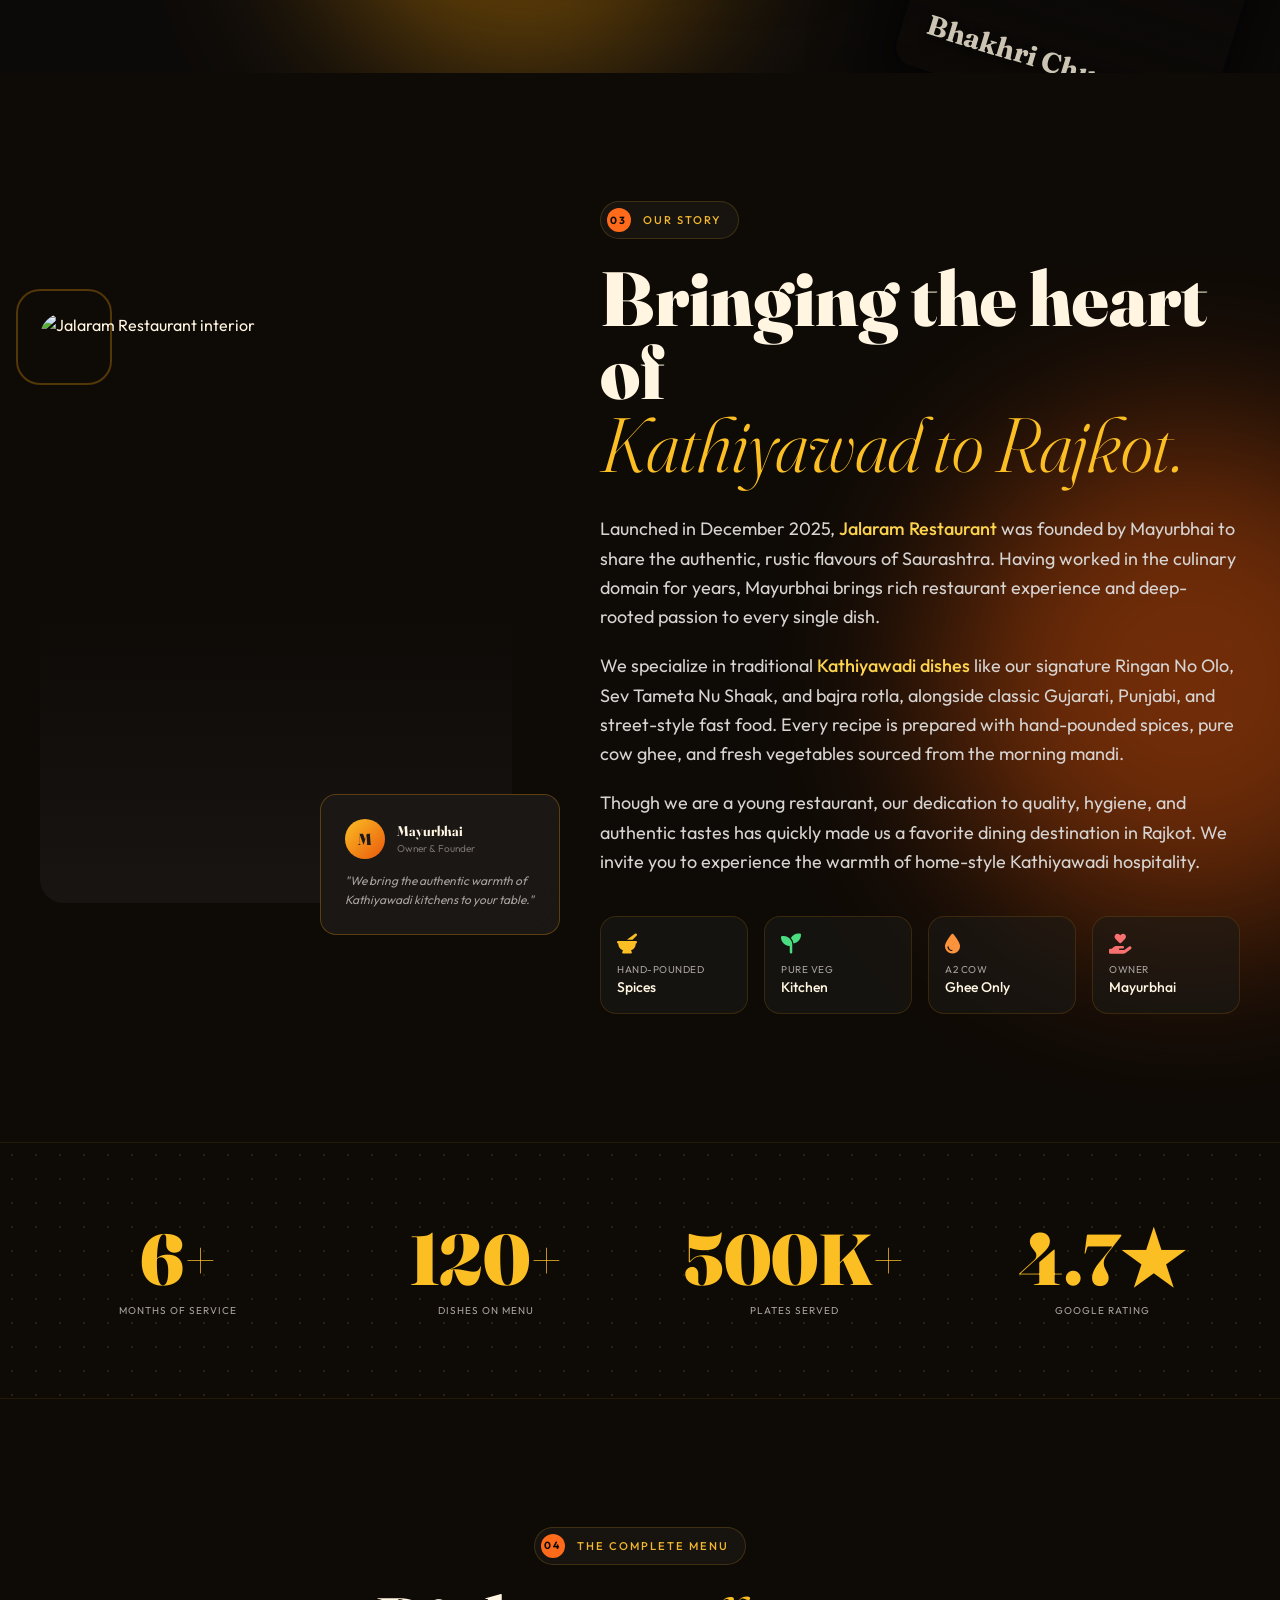
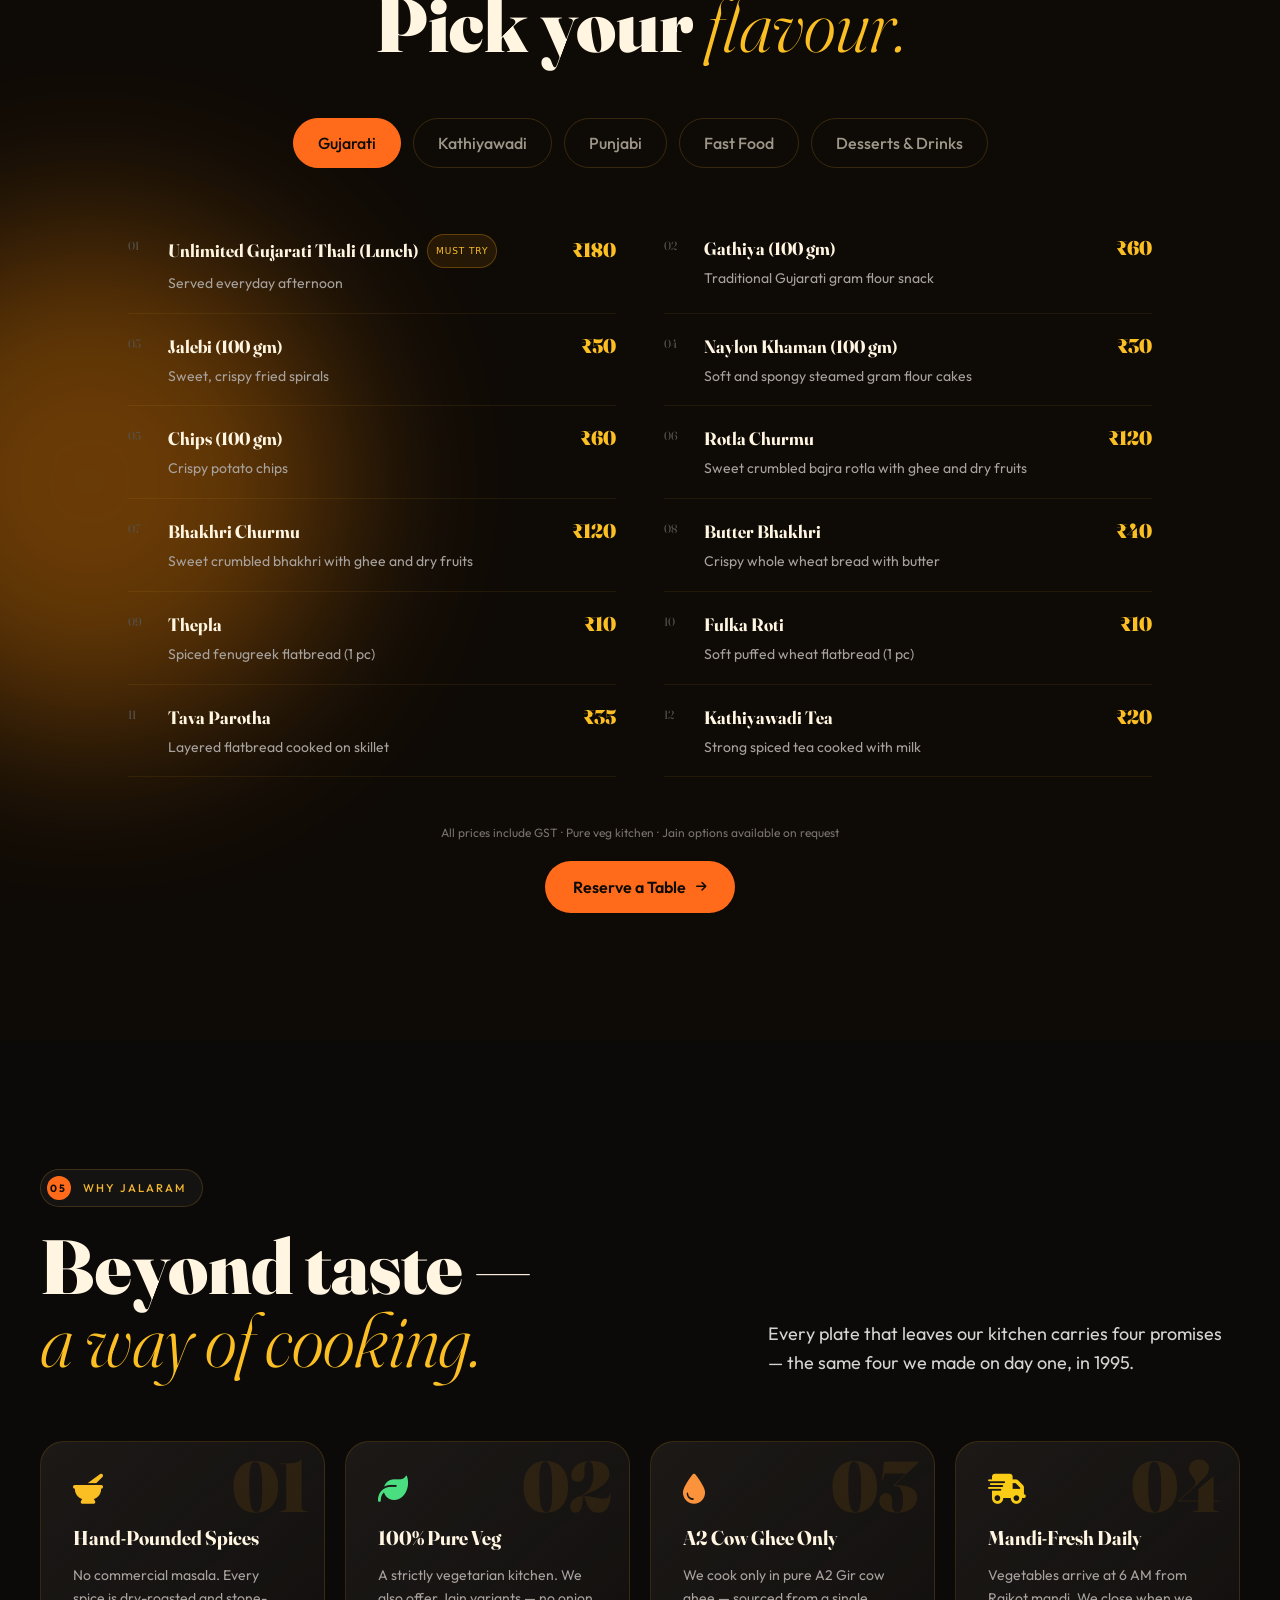
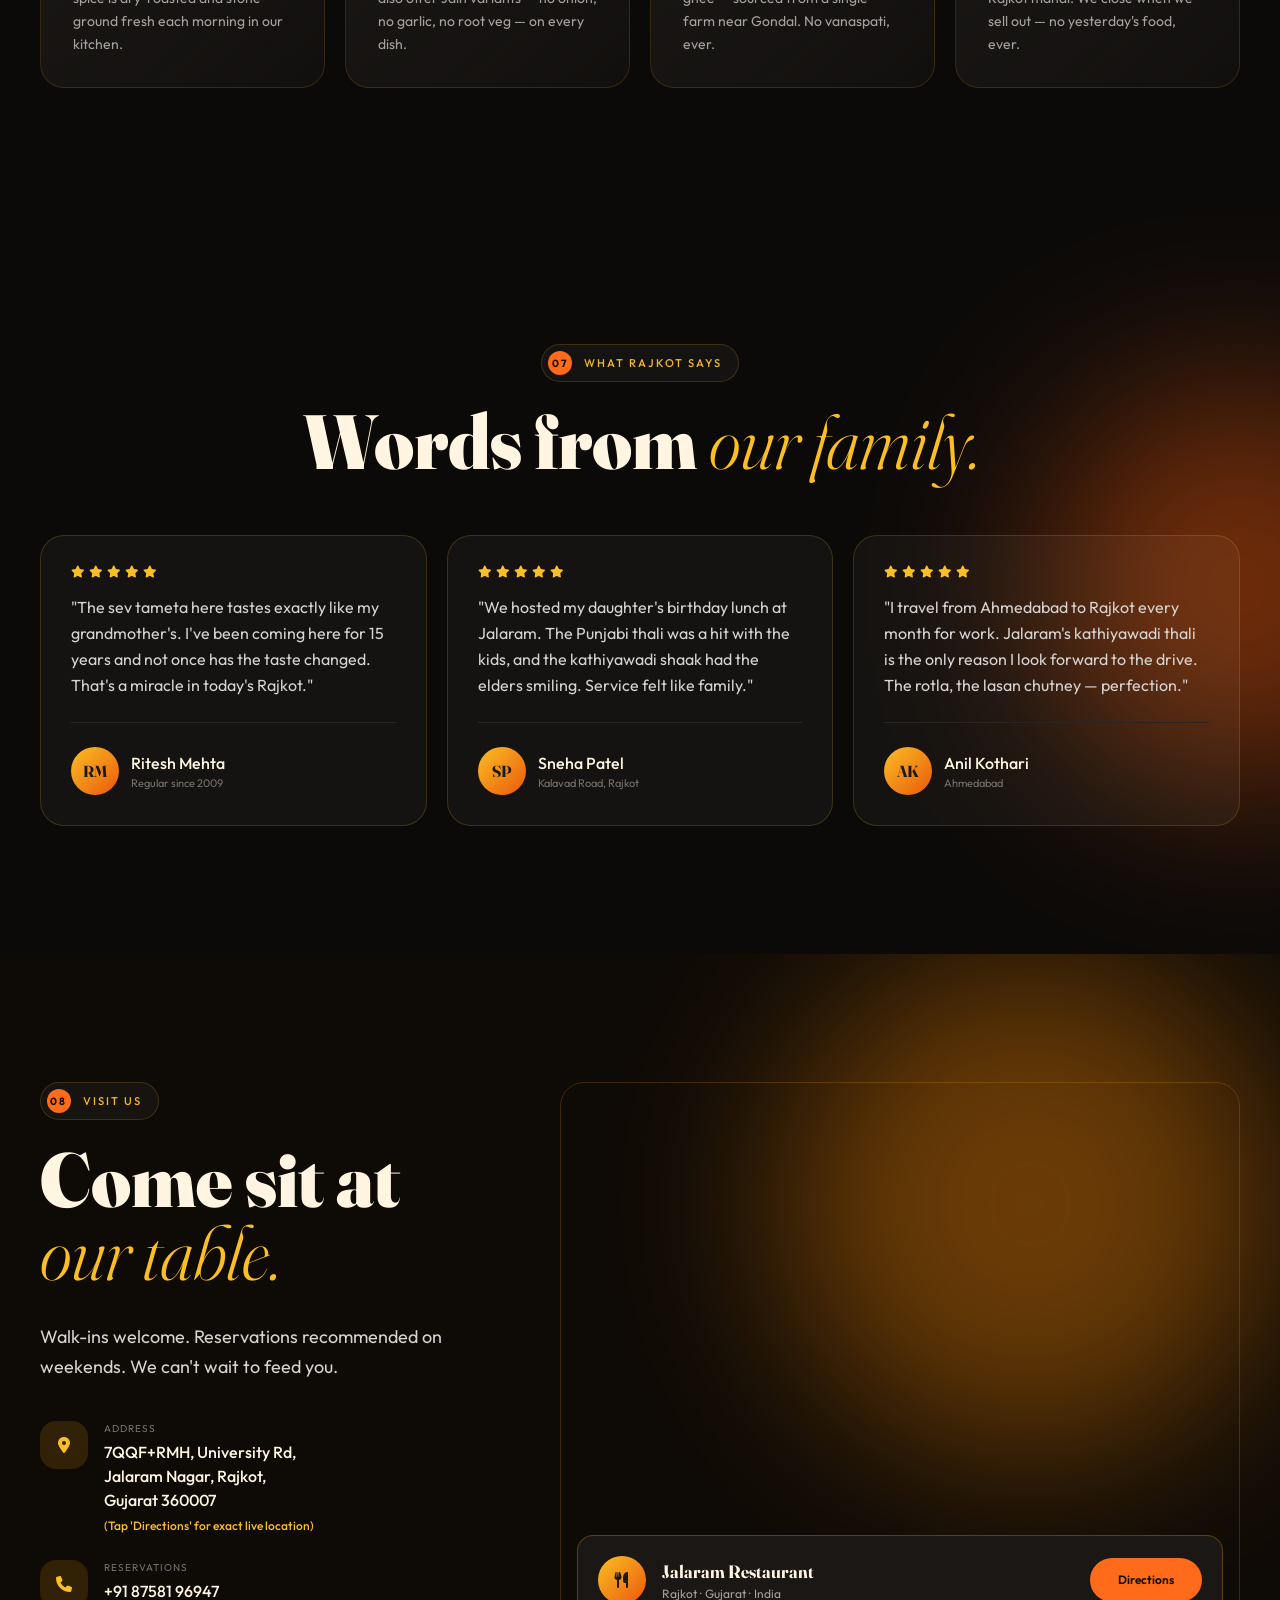
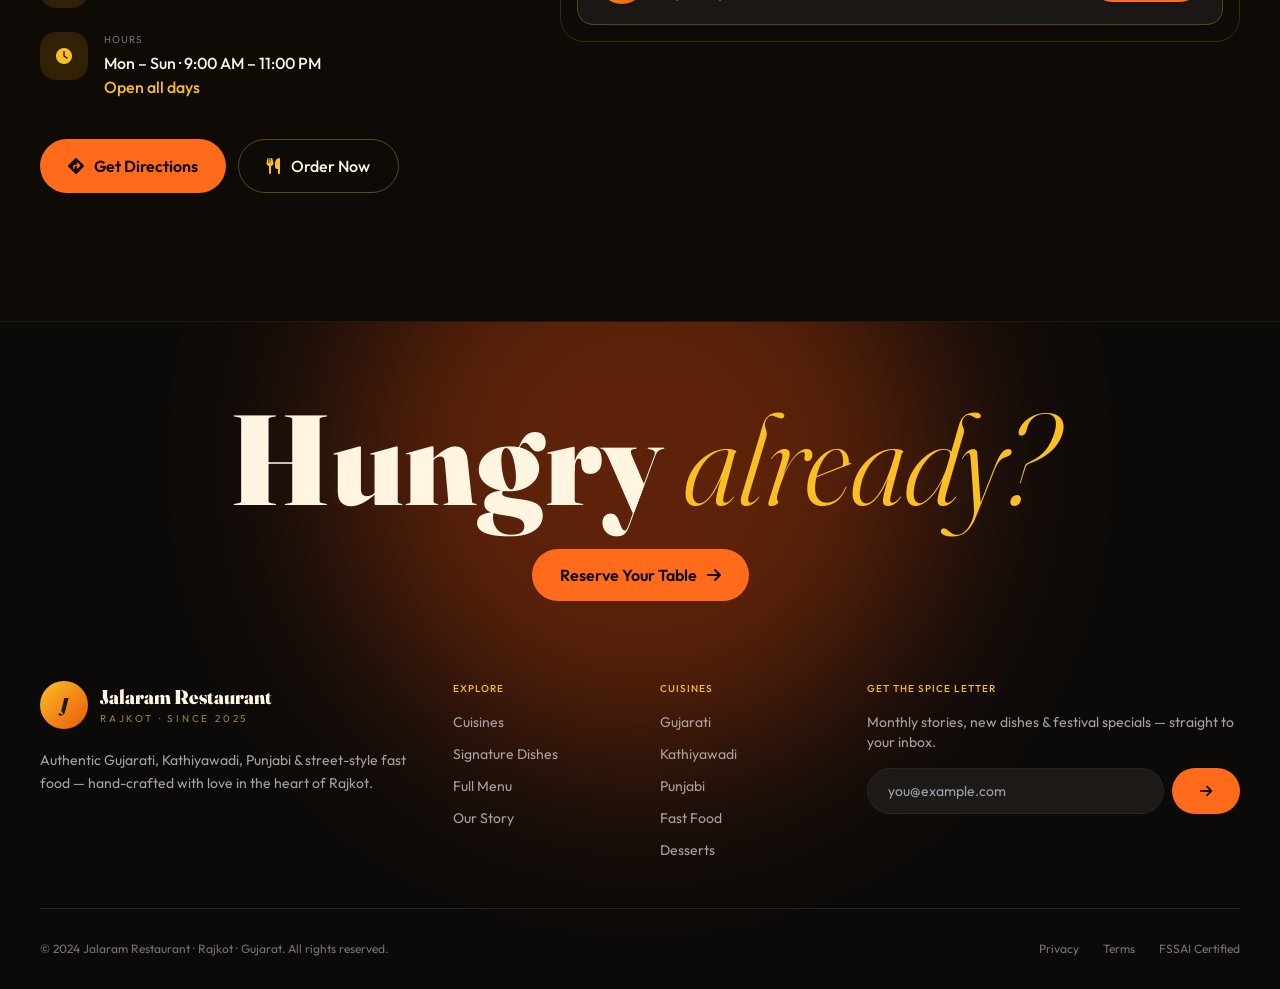
==== commit ccff54b5: "udpated file" ====
--- a/index.html
+++ b/index.html
@@ -5,6 +5,61 @@
 <meta name="viewport" content="width=device-width, initial-scale=1.0" />
 <title>Jalaram Restaurant — Authentic Flavours of Gujarat, Kathiyawad & Punjab in Rajkot</title>
 <meta name="description" content="Jalaram Restaurant, Rajkot. Authentic Gujarati, Kathiyawadi, Punjabi & street-style fast food, hand-crafted since 2025." />
+<meta property="og:title" content="Jalaram Restaurant — Authentic Flavours of Gujarat, Kathiyawad & Punjab in Rajkot" />
+<meta property="og:description" content="Authentic Gujarati, Kathiyawadi, Punjabi & street-style fast food, hand-crafted since 2025." />
+<meta property="og:image" content="https://images.unsplash.com/photo-1585937421612-70a008356fbe?w=600&q=80" />
+<meta property="og:url" content="https://jalaram-restaurant.vercel.app/" />
+<meta property="og:type" content="website" />
+<script type="application/ld+json">
+{
+  "@context": "https://schema.org",
+  "@type": "Restaurant",
+  "name": "Jalaram Restaurant",
+  "image": "https://images.unsplash.com/photo-1585937421612-70a008356fbe?w=600&q=80",
+  "@id": "https://jalaram-restaurant.vercel.app/#restaurant",
+  "url": "https://jalaram-restaurant.vercel.app/",
+  "telephone": "+918758196947",
+  "priceRange": "₹₹",
+  "menu": "https://jalaram-restaurant.vercel.app/#menu",
+  "servesCuisine": [
+    "Gujarati",
+    "Kathiyawadi",
+    "Punjabi",
+    "Fast Food"
+  ],
+  "address": {
+    "@type": "PostalAddress",
+    "streetAddress": "7QQF+RMH, University Rd, Jalaram Nagar",
+    "addressLocality": "Rajkot",
+    "addressRegion": "Gujarat",
+    "postalCode": "360007",
+    "addressCountry": "IN"
+  },
+  "geo": {
+    "@type": "GeoCoordinates",
+    "latitude": 22.2889,
+    "longitude": 70.7785
+  },
+  "openingHoursSpecification": {
+    "@type": "OpeningHoursSpecification",
+    "dayOfWeek": [
+      "Monday",
+      "Tuesday",
+      "Wednesday",
+      "Thursday",
+      "Friday",
+      "Saturday",
+      "Sunday"
+    ],
+    "opens": "09:00",
+    "closes": "23:00"
+  },
+  "acceptsReservations": "true",
+  "suitableForDiet": [
+    "https://schema.org/VegetarianDiet"
+  ]
+}
+</script>
 <link rel="stylesheet" href="tailwind.min.css" />
 <link rel="preconnect" href="https://fonts.googleapis.com" />
 <link rel="preconnect" href="https://fonts.gstatic.com" crossorigin />
@@ -1076,9 +1131,16 @@
         <h2 class="font-display font-black leading-[0.95] reveal" style="font-size: clamp(2.5rem, 6vw, 5rem);">
           Words from <span class="italic font-light text-amber-400">our family.</span>
         </h2>
-      </div>
-
-      <div class="grid md:grid-cols-3 gap-5">
+        <div class="flex items-center justify-center gap-2 mt-4 text-amber-400 font-bold reveal" id="google-rating-badge" style="display: none;">
+          <span class="bg-stone-900 border border-amber-500/30 px-4 py-1.5 rounded-full text-sm flex items-center gap-2">
+            <i class="fa-solid fa-star text-amber-400 text-xs"></i>
+            <span><span id="google-rating-val">4.7</span> / 5</span>
+            <span class="text-stone-500 text-xs font-normal">Based on <span id="google-rating-count">3</span> reviews on Google Maps</span>
+          </span>
+        </div>
+      </div>
+
+      <div id="testimonials-container" class="grid md:grid-cols-3 gap-5">
         <div class="testimonial-card reveal interactive">
           <div class="flex items-center gap-1 text-amber-400 mb-4">
             <i class="fa-solid fa-star text-xs"></i><i class="fa-solid fa-star text-xs"></i><i class="fa-solid fa-star text-xs"></i><i class="fa-solid fa-star text-xs"></i><i class="fa-solid fa-star text-xs"></i>
@@ -1170,7 +1232,7 @@
           </div>
 
           <div class="mt-10 flex flex-wrap gap-3 reveal">
-            <a href="https://www.google.com/maps?sca_esv=d319a33e9e8a643c&amp;cs=1&amp;kgmid=/g/11nk11p8s1&amp;shem=epsd1,ltae,rimspwouoe&amp;shndl=30&amp;kgs=823415424bb89ff6&amp;um=1&amp;ie=UTF-8&amp;fb=1&amp;gl=in&amp;sa=X&amp;geocode=KekwTesvylk5MX4Eb7FnIY_S&amp;daddr=7QQF%2BRMH,+University+Rd,+Jalaram+Nagar,+Jala+Ram+Nagar,+Rajkot,+Gujarat+360007" target="_blank" rel="noopener" class="btn-primary interactive">
+            <a href="https://maps.app.goo.gl/q1Sybx1JDAJvSgvN6" target="_blank" rel="noopener" class="btn-primary interactive">
               <i class="fa-solid fa-directions"></i>
               <span>Get Directions</span>
             </a>
@@ -1184,7 +1246,7 @@
         <div class="lg:col-span-7 reveal">
           <div class="rounded-3xl overflow-hidden border border-amber-500/20 aspect-[4/3] lg:aspect-auto lg:h-[560px] relative">
             <iframe
-              src="https://maps.google.com/maps?q=Jalaram%20Restaurant%20Rajkot&t=&z=13&ie=UTF8&iwloc=&output=embed"
+              src="https://www.google.com/maps/embed?pb=!1m18!1m12!1m3!1d3692.514088057279!2d70.7729559140723!3d22.289796799999996!2m3!1f0!2f0!3f0!3m2!1i1024!2i768!4f13.1!3m3!1m2!1s0x3959ca2feb4d30e9%3A0xd28f2167b16f047e!2s7QQF%2BRMH%20Jalaram%20restaurant%2C%20University%20Rd%2C%20Jalaram%20Nagar%2C%20Jala%20Ram%20Nagar%2C%20Rajkot%2C%20Gujarat%20360007!5e0!3m2!1sen!2sin!4v1700000000000!5m2!1sen!2sin"
               class="w-full h-full"
               style="border:0; filter: invert(0.92) hue-rotate(180deg) saturate(0.6) brightness(0.9);"
               loading="lazy"
@@ -1199,7 +1261,7 @@
                 <div class="font-display font-bold text-lg truncate">Jalaram Restaurant</div>
                 <div class="text-xs text-stone-400 truncate">Rajkot · Gujarat · India</div>
               </div>
-              <a href="https://www.google.com/maps?sca_esv=d319a33e9e8a643c&amp;cs=1&amp;kgmid=/g/11nk11p8s1&amp;shem=epsd1,ltae,rimspwouoe&amp;shndl=30&amp;kgs=823415424bb89ff6&amp;um=1&amp;ie=UTF-8&amp;fb=1&amp;gl=in&amp;sa=X&amp;geocode=KekwTesvylk5MX4Eb7FnIY_S&amp;daddr=7QQF%2BRMH,+University+Rd,+Jalaram+Nagar,+Jala+Ram+Nagar,+Rajkot,+Gujarat+360007" target="_blank" rel="noopener" class="btn-primary interactive text-xs py-2.5 px-4 shrink-0">
+              <a href="https://maps.app.goo.gl/q1Sybx1JDAJvSgvN6" target="_blank" rel="noopener" class="btn-primary interactive text-xs py-2.5 px-4 shrink-0">
                 <span>Directions</span>
               </a>
             </div>
@@ -1939,6 +2001,217 @@
 
       driverObj.drive();
     };
+
+    // Dynamic Google Reviews fetching using a CORS proxy fallback chain
+    async function fetchGoogleReviews() {
+      const targetUrl = 'https://www.google.com/maps/preview/place?gl=in&q=Jalaram+restaurant&pb=!1m16!1s0x3959ca2feb4d30e9%3A0xd28f2167b16f047e!3m8!1m3!1d7652.528873005069!2d70.7734077!3d22.290403!3m2!1i390!2i796!4f13.1!4m2!3d22.2897968!4d70.7751448!15m2!1m1!4s%2Fg%2F11nk11p8s1!12m4!2m3!1i350!2i120!4i8!13m35!3m1!2i9!6m6!1m2!1i390!2i169!1m2!1i844!2i78!7m24!1m3!1e1!2b0!3e3!1m3!1e2!2b1!3e2!1m3!1e2!2b0!3e3!1m3!1e8!2b0!3e3!1m3!1e10!2b0!3e3!1m3!1e10!2b1!3e2!9b0!14m6!7e140!9sW-FEavTUAeWp4-EPjqStsAw!15i26172!17sW-FEavTUAeWp4-EPjqStsAw%3A69769363462!24m1!2e1!15m39!1m2!18m1!17b1!4b1!11m2!3e1!3e0!17b1!20m2!1e3!1e1!24b1!29b1!72m18!1m8!2b1!5b1!7b1!12m4!1b1!2b1!4m1!1e1!4b0!8m6!1m2!4m1!1e1!3sother_user_google_review_posts!6m1!1e1!9b1!89b1!98m3!1b1!2b1!3b1!122m1!1b1!30m3!6m2!1b1!2b1!37i785';
+      
+      const proxies = [
+        url => `https://corsproxy.io/?${encodeURIComponent(url)}`,
+        url => `https://api.allorigins.win/raw?url=${encodeURIComponent(url)}`
+      ];
+
+      let responseText = null;
+      for (const proxyFn of proxies) {
+        try {
+          const proxyUrl = proxyFn(targetUrl);
+          const res = await fetch(proxyUrl);
+          if (res.ok) {
+            responseText = await res.text();
+            break;
+          }
+        } catch (e) {
+          console.error("Proxy fetch failed:", e);
+        }
+      }
+
+      if (!responseText) {
+        console.warn("Could not fetch dynamic reviews; displaying fallback static testimonials.");
+        return;
+      }
+
+      try {
+        const cleanedText = responseText.replace(/^\)\]\}'\n/, "");
+        const data = JSON.parse(cleanedText);
+
+        // Find rating info
+        let ratingInfo = null;
+        function searchRating(item) {
+          if (!item || typeof item !== "object") return;
+          if (Array.isArray(item)) {
+            if (item.length > 8 && Array.isArray(item[3]) && typeof item[3][1] === "string" && item[3][1].includes("review") && typeof item[7] === "number") {
+              ratingInfo = {
+                rating: item[7],
+                countText: item[3][1],
+                countVal: item[8]
+              };
+              return;
+            }
+            for (const sub of item) {
+              searchRating(sub);
+              if (ratingInfo) return;
+            }
+          } else {
+            for (const k in item) {
+              searchRating(item[k]);
+              if (ratingInfo) return;
+            }
+          }
+        }
+        searchRating(data);
+
+        // Find reviews array
+        let reviewsList = null;
+        function searchReviews(obj) {
+          if (!obj || typeof obj !== "object") return;
+          if (Array.isArray(obj)) {
+            if (obj.includes("other_user_google_review_posts")) {
+              reviewsList = obj[0];
+              return;
+            }
+            for (const item of obj) {
+              searchReviews(item);
+              if (reviewsList) return;
+            }
+          } else {
+            for (const key in obj) {
+              searchReviews(obj[key]);
+              if (reviewsList) return;
+            }
+          }
+        }
+        searchReviews(data);
+
+        if (!reviewsList || reviewsList.length === 0) {
+          console.warn("No reviews array found in parsed data.");
+          return;
+        }
+
+        // Parse individual reviews recursively
+        const reviews = reviewsList.map(rev => {
+          // Find author
+          let author = { name: "Google User", photo: "" };
+          function findAuthor(item) {
+            if (!item || typeof item !== "object") return;
+            if (Array.isArray(item)) {
+              if (item.length >= 4 && typeof item[0] === "string" && typeof item[1] === "string" && (item[1].startsWith("http") || item[1].startsWith("//")) && typeof item[3] === "string" && /^\d+$/.test(item[3])) {
+                author.name = item[0];
+                author.photo = item[1];
+                return;
+              }
+              for (const sub of item) findAuthor(sub);
+            } else {
+              for (const k in item) findAuthor(item[k]);
+            }
+          }
+          findAuthor(rev);
+
+          // Find rating
+          let rating = 5;
+          function findRating(item) {
+            if (!item || typeof item !== "object") return;
+            if (Array.isArray(item)) {
+              if (item.length >= 3 && item[0] === "Google" && typeof item[item.length - 1] === "number") {
+                rating = item[item.length - 1];
+                return;
+              }
+              for (const sub of item) findRating(sub);
+            } else {
+              for (const k in item) findRating(item[k]);
+            }
+          }
+          findRating(rev);
+
+          // Find text
+          let text = "";
+          function findText(item) {
+            if (!item || typeof item !== "object") return;
+            if (Array.isArray(item)) {
+              if (item.length === 3 && typeof item[0] === "string" && item[1] === null && Array.isArray(item[2]) && item[2].length === 2 && item[2][0] === 0 && typeof item[2][1] === "number") {
+                text = item[0];
+                return;
+              }
+              for (const sub of item) findText(sub);
+            } else {
+              for (const k in item) findText(item[k]);
+            }
+          }
+          findText(rev);
+
+          // Find time
+          let time = "Recently";
+          function findTime(item) {
+            if (!item || typeof item !== "object") return;
+            if (Array.isArray(item)) {
+              for (const sub of item) {
+                if (typeof sub === "string" && sub.includes("ago")) {
+                  time = sub;
+                  return;
+                }
+                findTime(sub);
+                if (time !== "Recently") return;
+              }
+            } else {
+              for (const k in item) {
+                findTime(item[k]);
+                if (time !== "Recently") return;
+              }
+            }
+          }
+          findTime(rev);
+
+          return { author, rating, text, time };
+        });
+
+        // Render rating badge
+        if (ratingInfo) {
+          document.getElementById("google-rating-val").textContent = ratingInfo.rating.toFixed(1);
+          document.getElementById("google-rating-count").textContent = ratingInfo.countVal;
+          document.getElementById("google-rating-badge").style.display = "flex";
+        }
+
+        // Render testimonials
+        const container = document.getElementById("testimonials-container");
+        if (container && reviews.length > 0) {
+          container.innerHTML = reviews.map(r => {
+            const stars = Array(r.rating).fill('<i class="fa-solid fa-star text-xs"></i>').join('') + Array(5 - r.rating).fill('<i class="fa-regular fa-star text-xs text-stone-600"></i>').join('');
+            
+            // Get initials if photo is not set or default
+            const initials = r.author.name ? r.author.name.split(' ').map(n => n[0]).join('').substring(0, 2).toUpperCase() : 'G';
+            const avatarHtml = r.author.photo 
+              ? `<img src="${r.author.photo.startsWith('//') ? 'https:' + r.author.photo : r.author.photo}" class="w-12 h-12 rounded-full object-cover border border-amber-500/20" alt="${r.author.name}" />`
+              : `<div class="w-12 h-12 rounded-full bg-gradient-to-br from-amber-400 to-orange-600 grid place-items-center font-display font-bold text-stone-900">${initials}</div>`;
+
+            return `
+              <div class="testimonial-card reveal interactive">
+                <div class="flex items-center gap-1 text-amber-400 mb-4">
+                  ${stars}
+                </div>
+                <p class="text-stone-300 leading-relaxed mb-6">"${r.text || 'Excellent food and service!'}"</p>
+                <div class="flex items-center gap-3 pt-6 border-t border-stone-800">
+                  ${avatarHtml}
+                  <div>
+                    <div class="font-medium">${r.author.name}</div>
+                    <div class="text-[11px] text-stone-500">${r.time}</div>
+                  </div>
+                </div>
+              </div>
+            `;
+          }).join('');
+          
+          // Re-trigger scroll reveal animations if any exist in the page logic
+          if (typeof reveal === 'function') {
+            reveal();
+          }
+        }
+      } catch (e) {
+        console.error("Error parsing Google Maps JSON:", e);
+      }
+    }
+
+    // Initial fetch and set interval for every 24 hours (86400000 ms)
+    fetchGoogleReviews();
+    setInterval(fetchGoogleReviews, 86400000);
   </script>
 </body>
 </html>
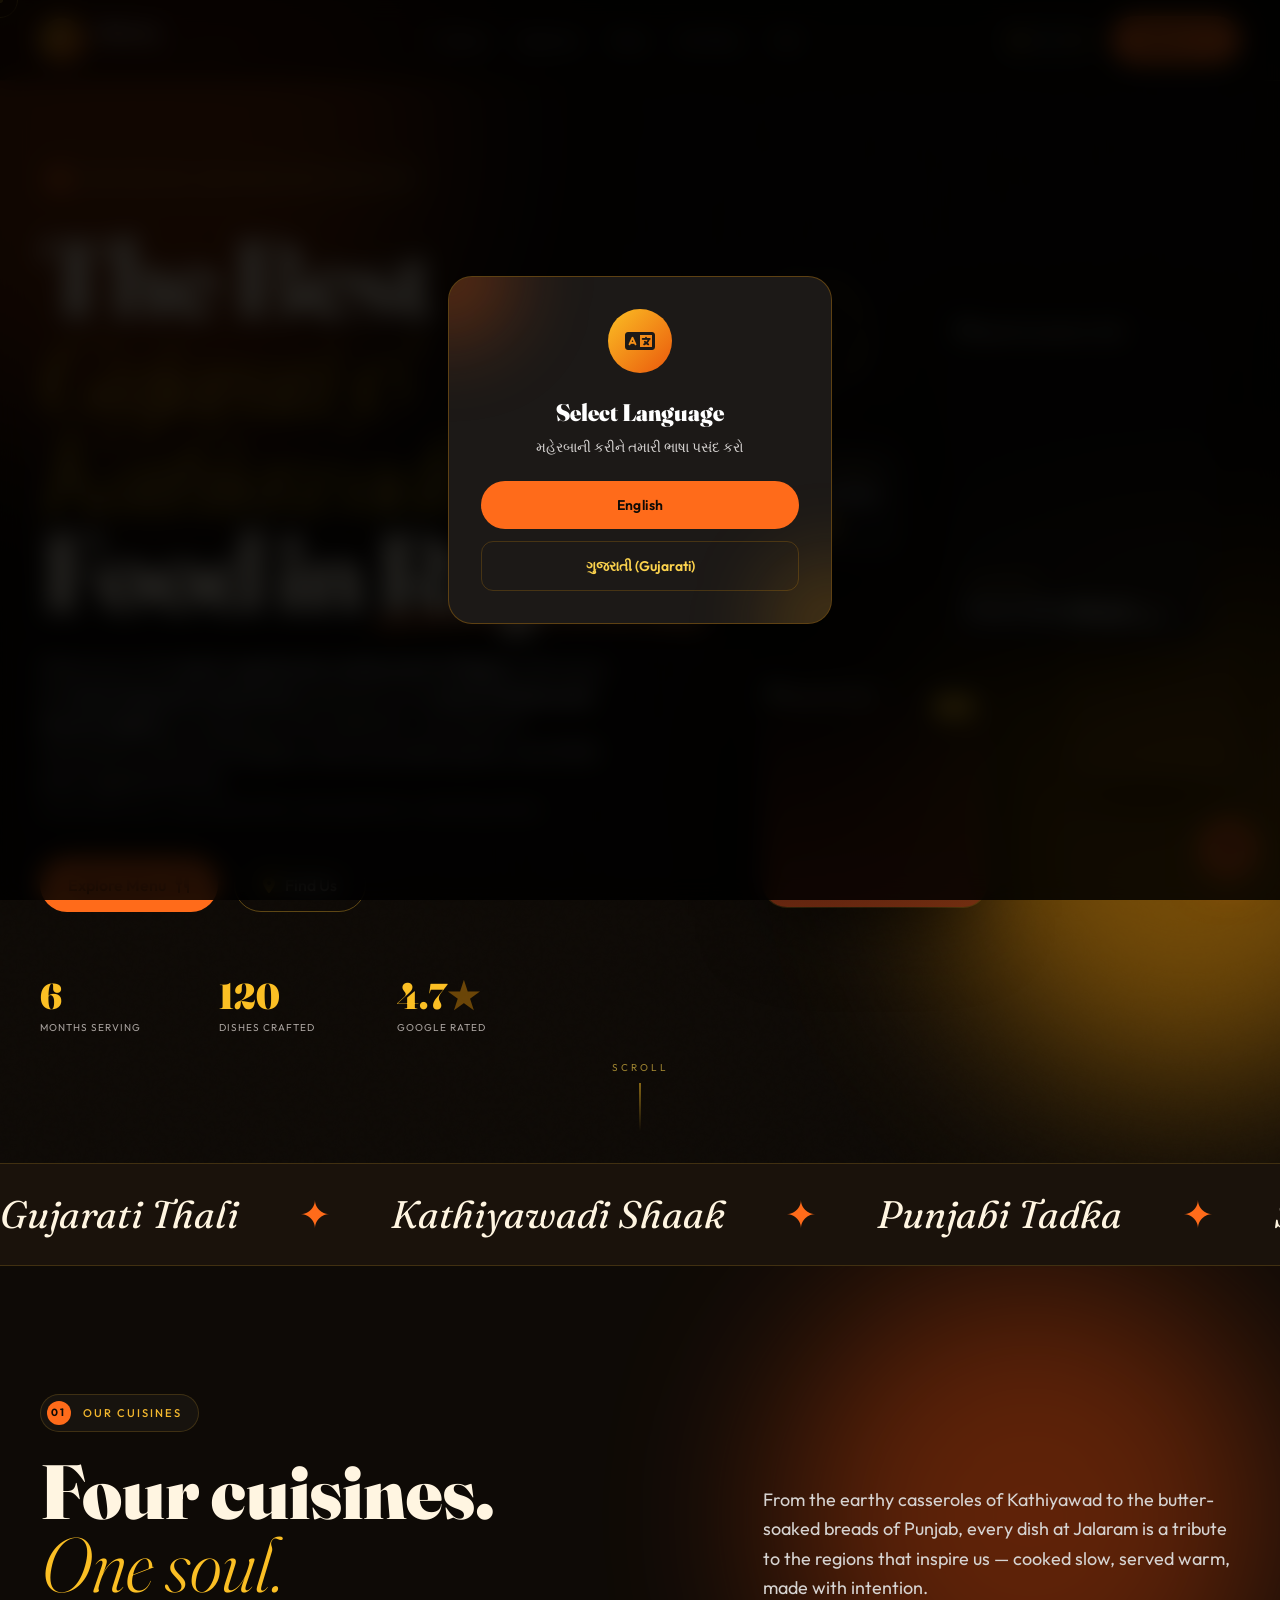
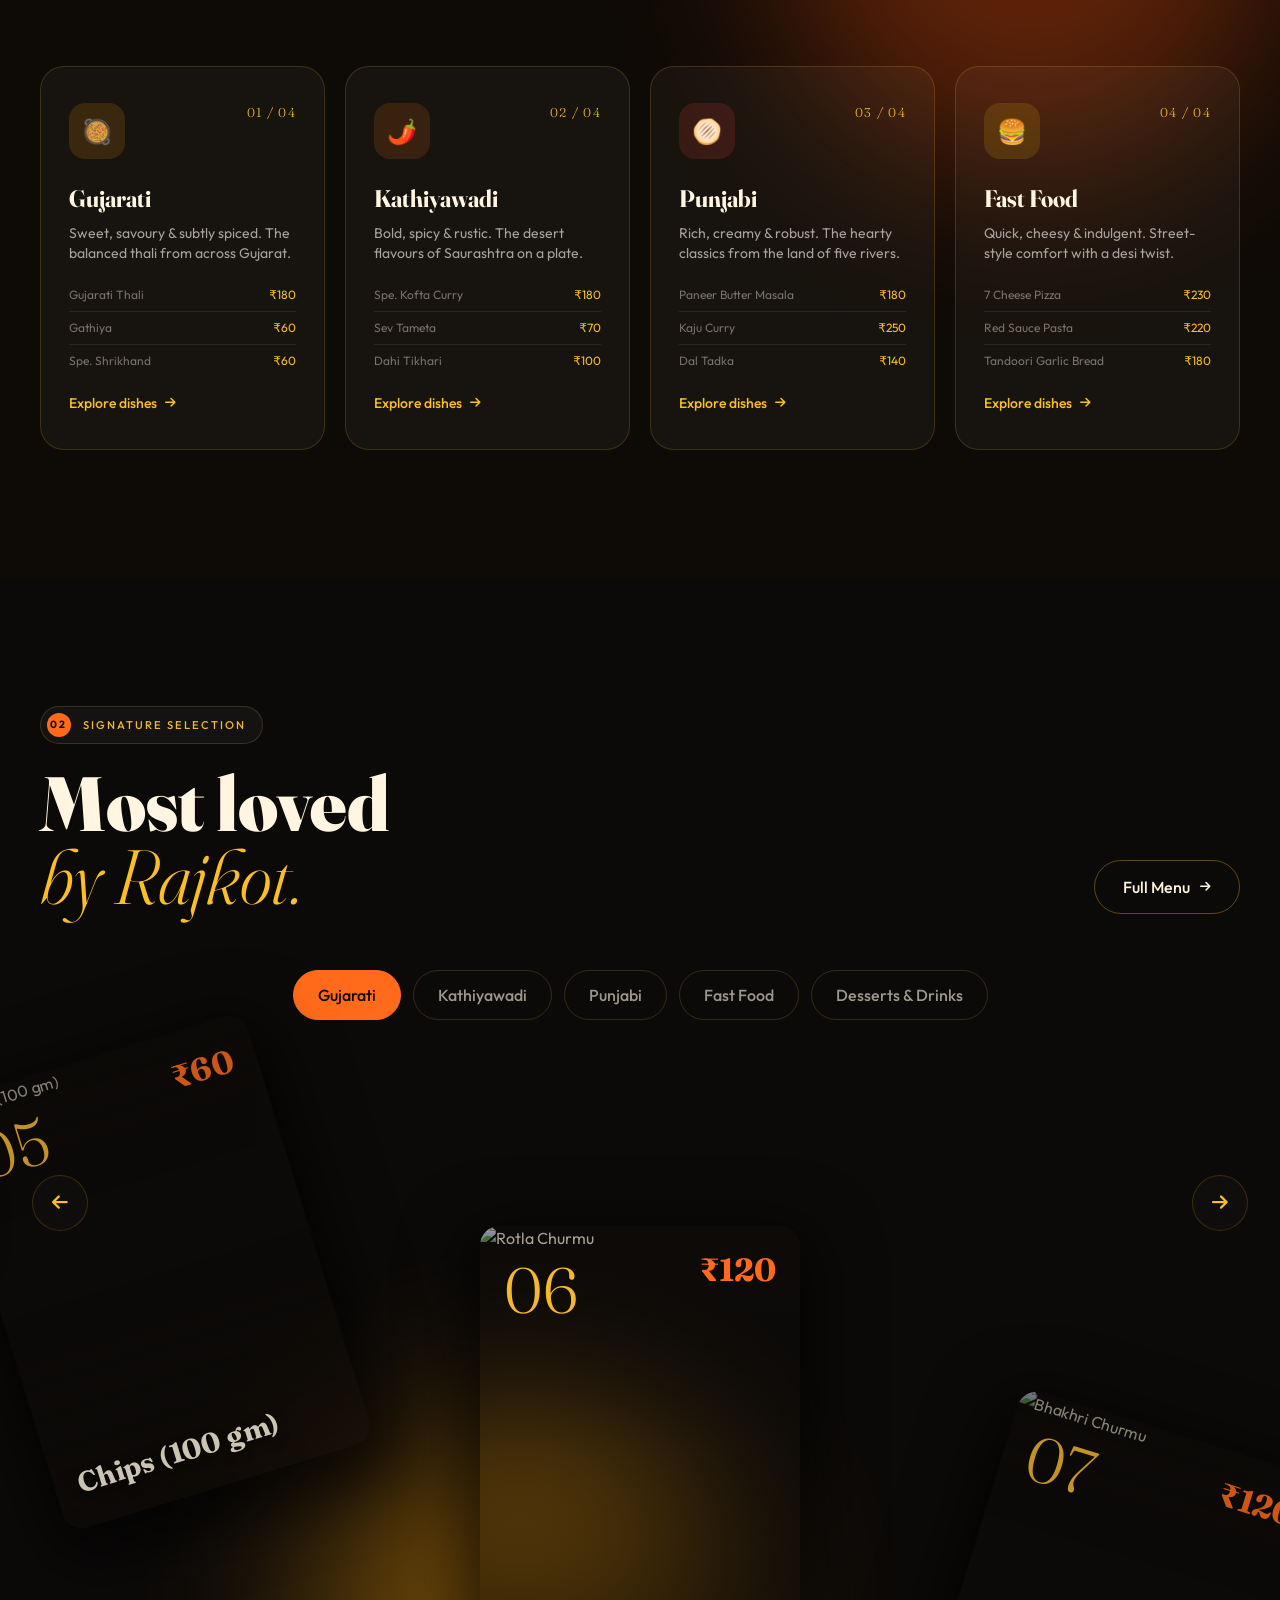
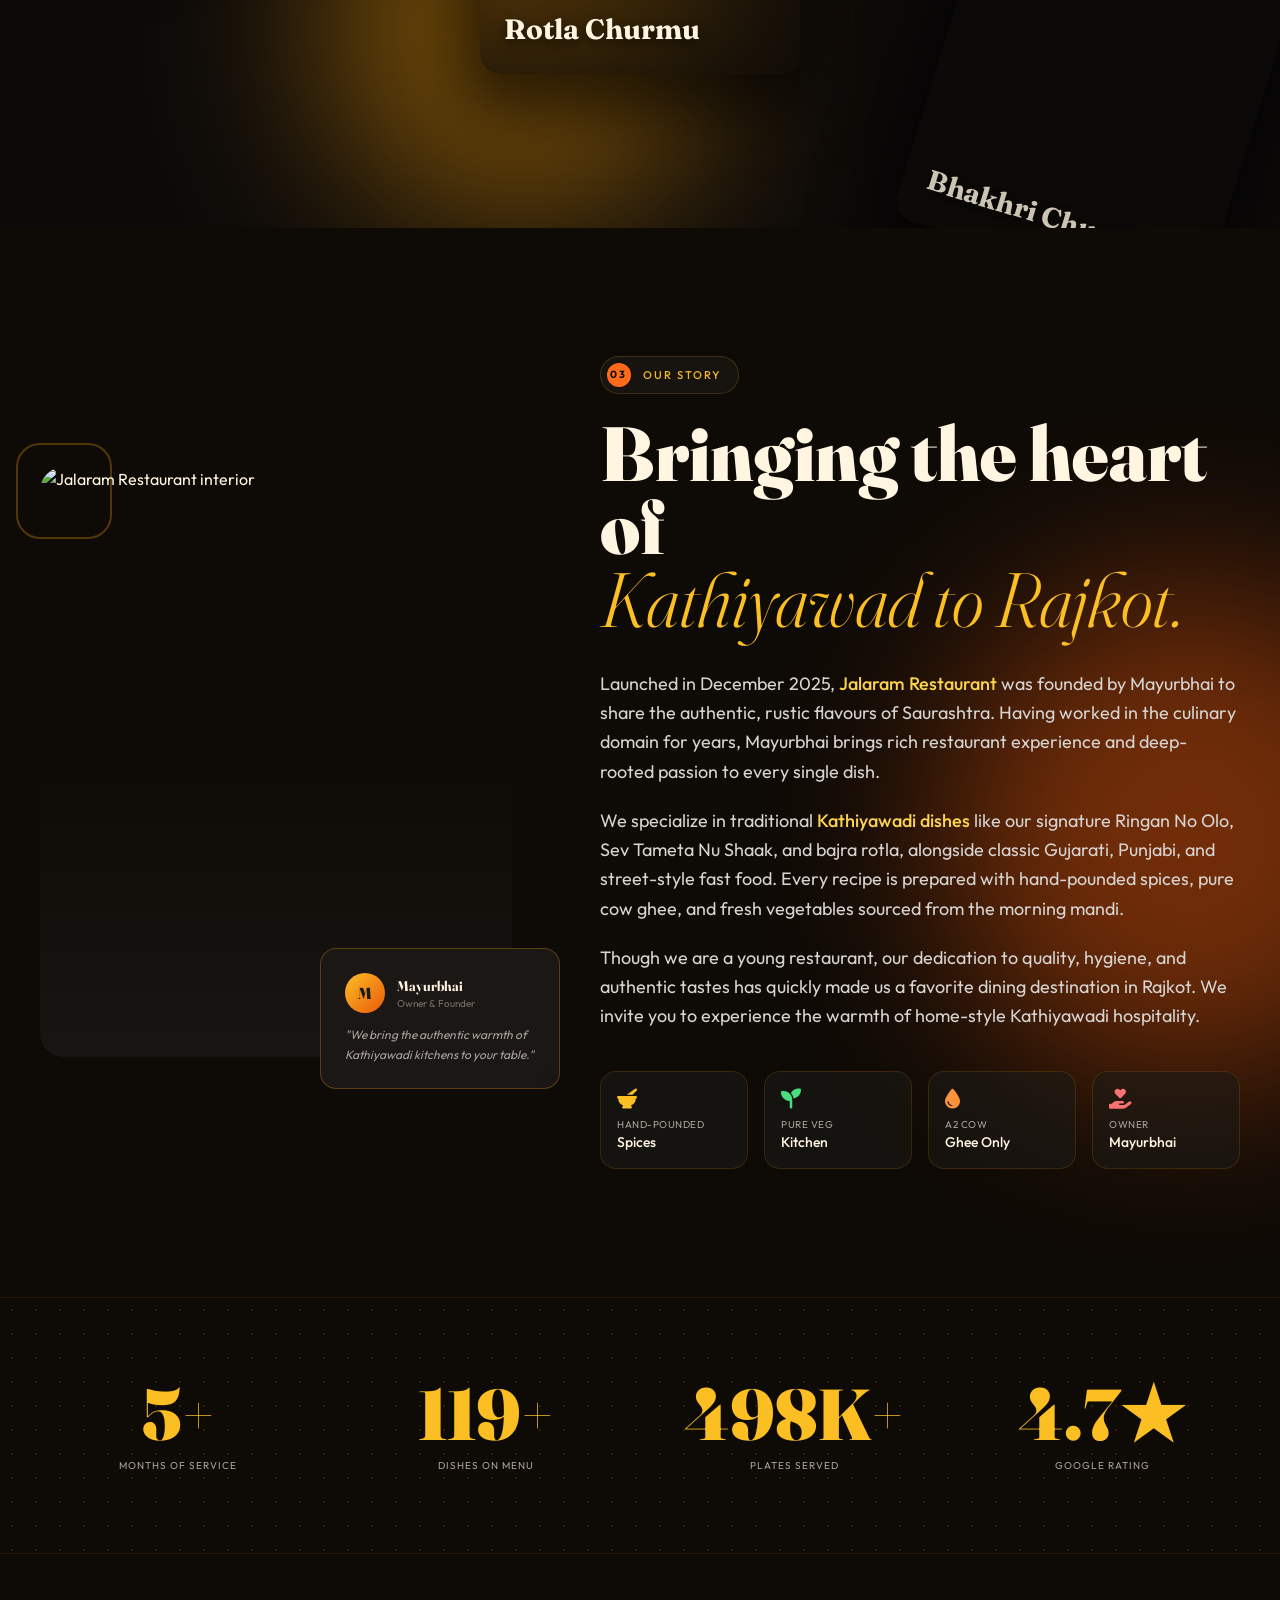
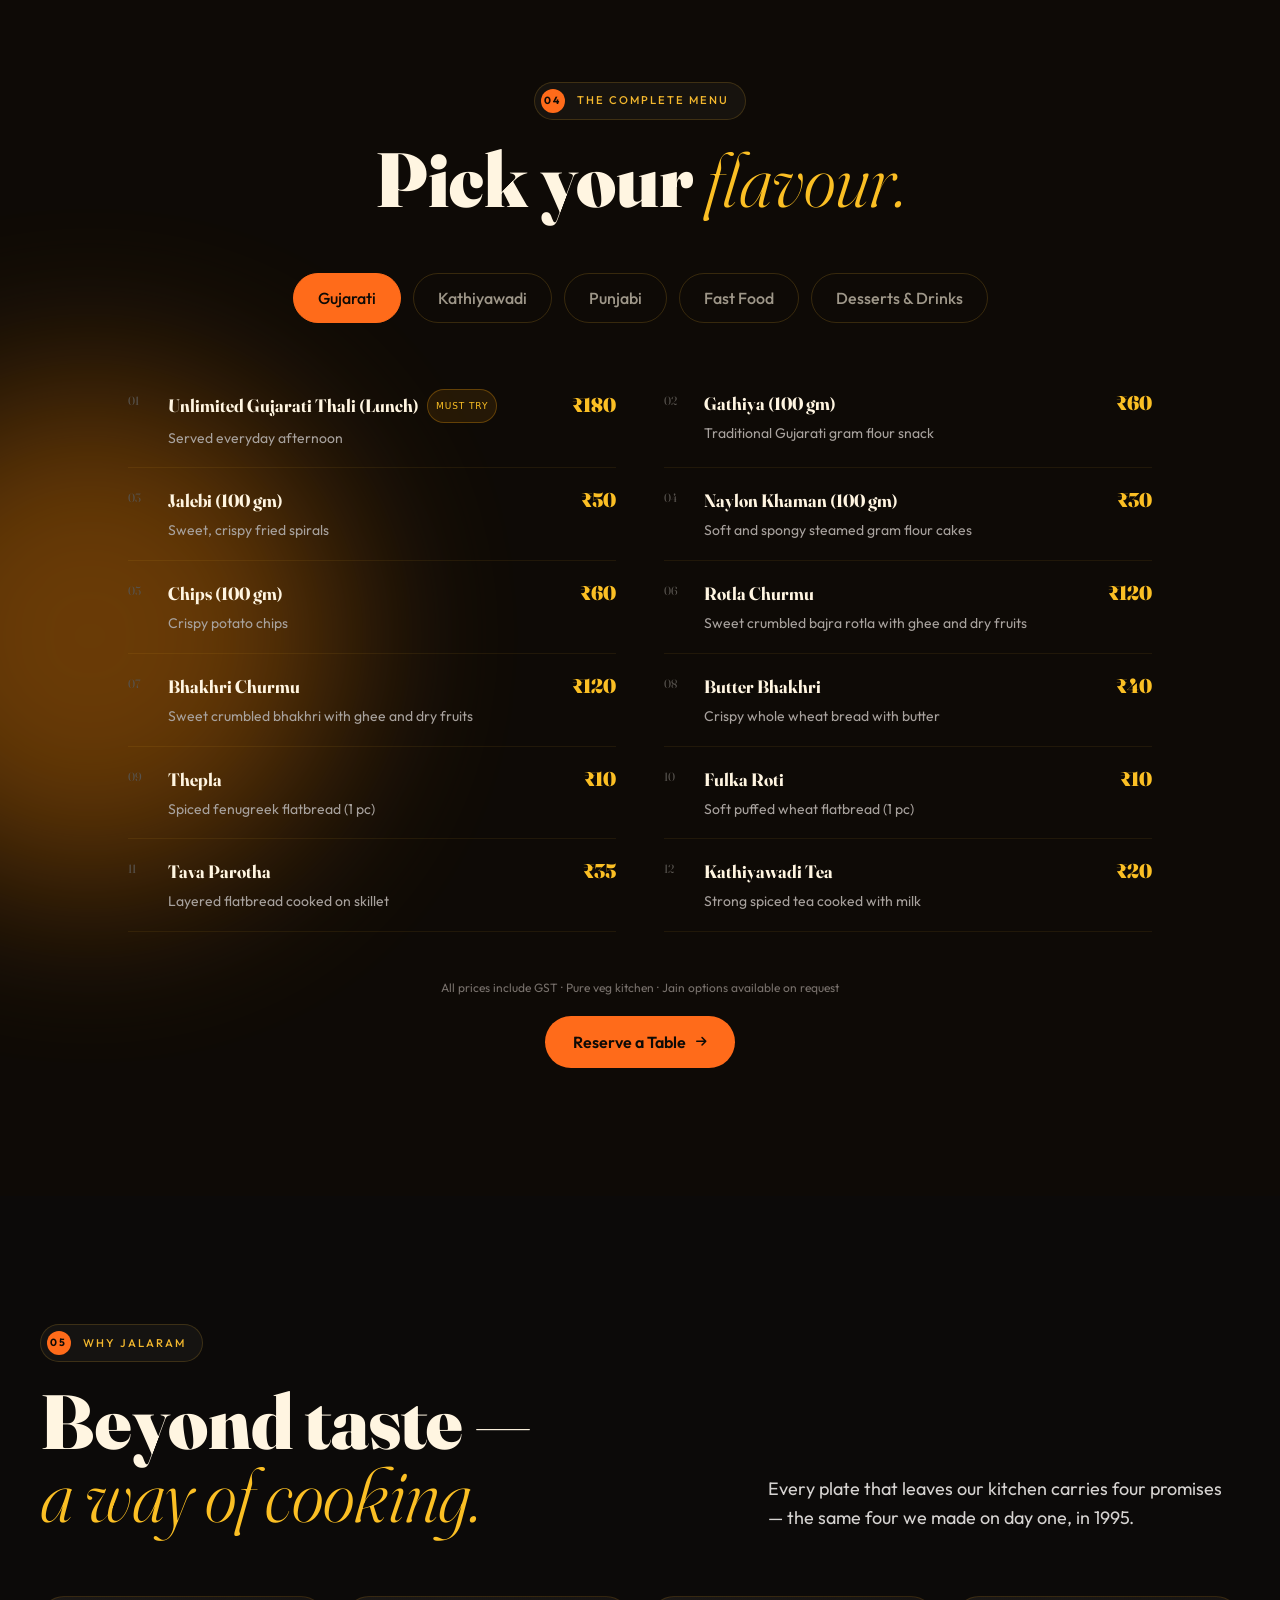
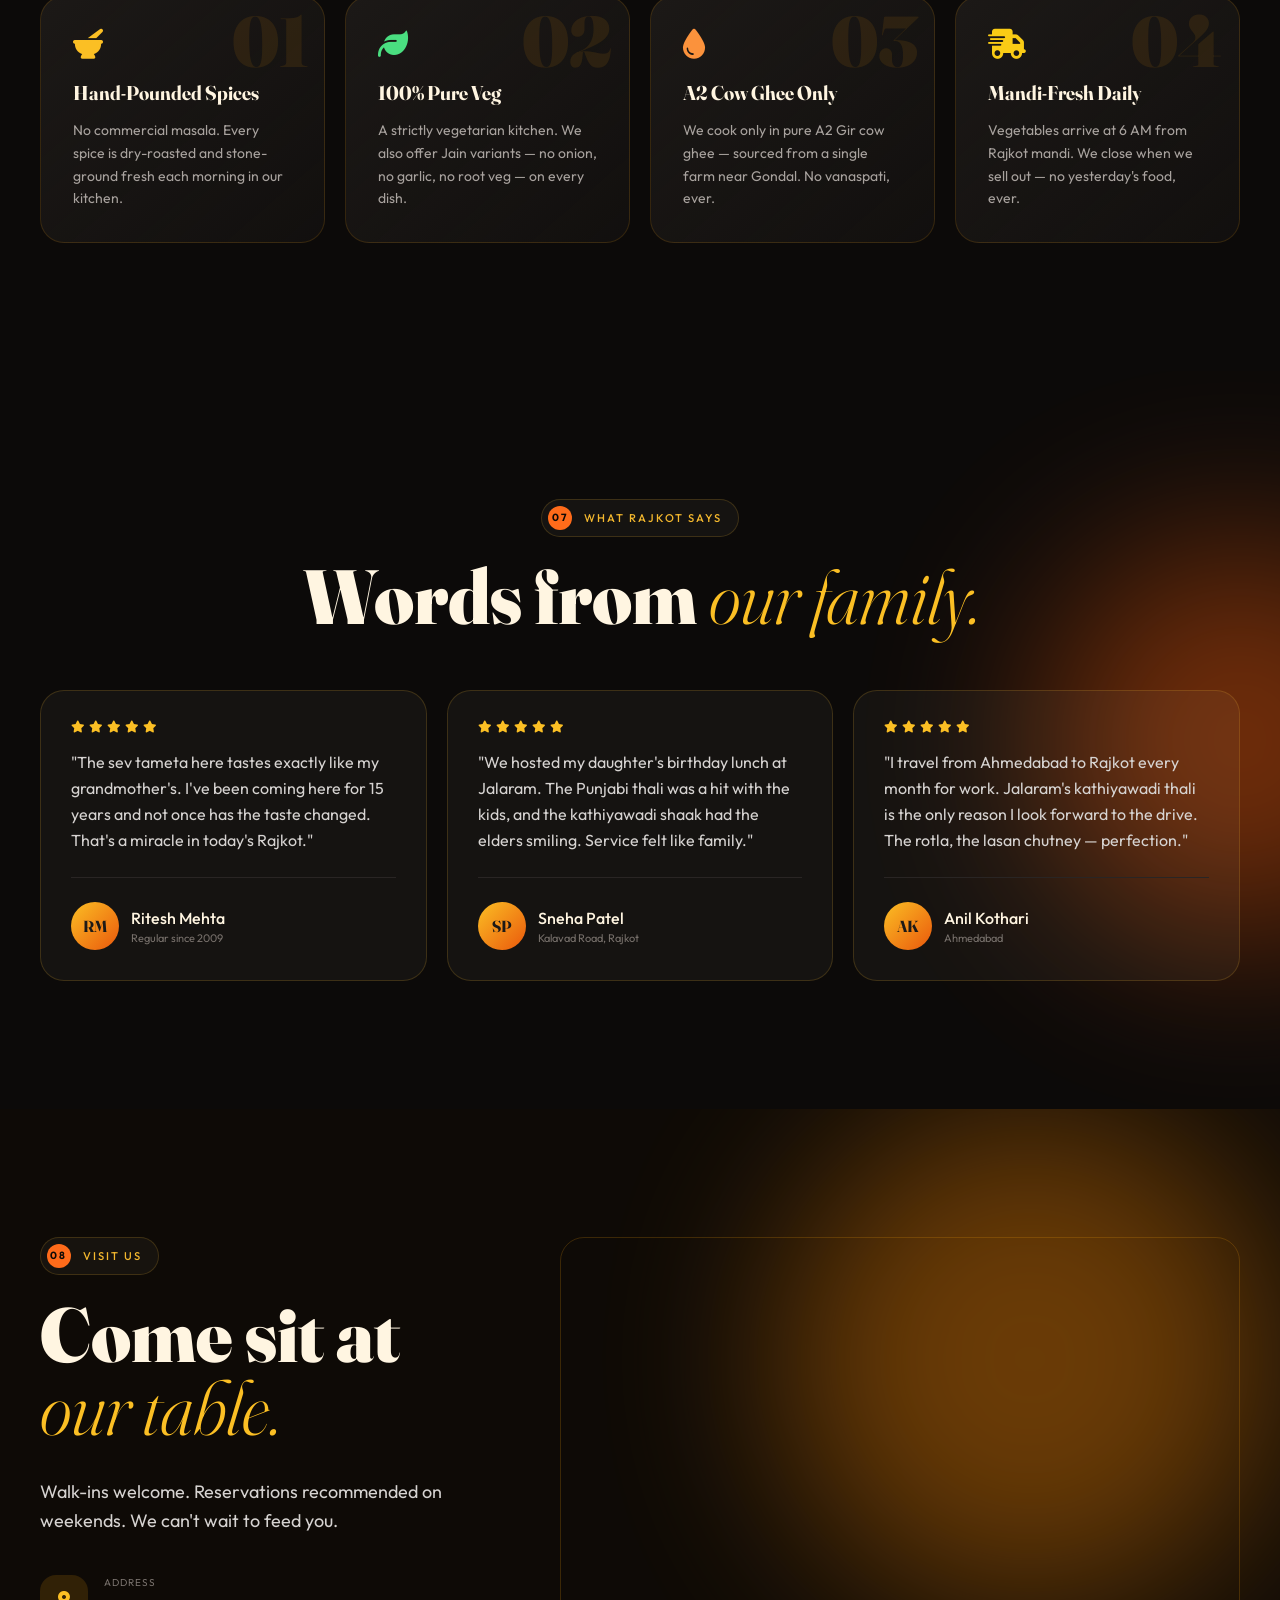
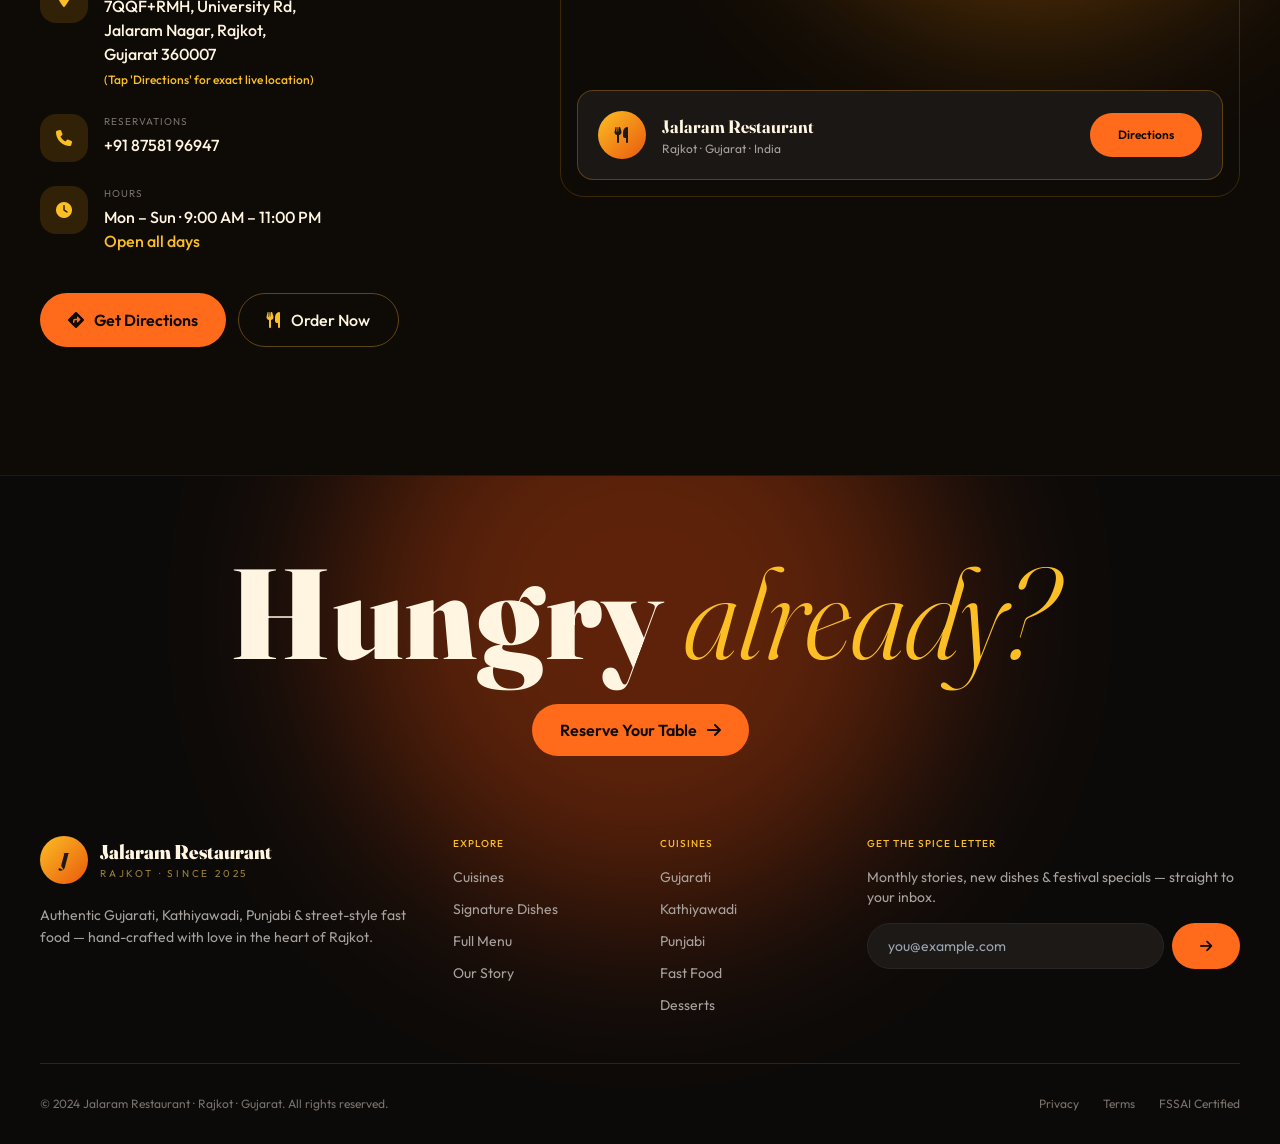
==== commit 7553cc6c: "updated seo" ====
--- a/index.html
+++ b/index.html
@@ -3,10 +3,11 @@
 <head>
 <meta charset="UTF-8" />
 <meta name="viewport" content="width=device-width, initial-scale=1.0" />
-<title>Jalaram Restaurant — Authentic Flavours of Gujarat, Kathiyawad & Punjab in Rajkot</title>
-<meta name="description" content="Jalaram Restaurant, Rajkot. Authentic Gujarati, Kathiyawadi, Punjabi & street-style fast food, hand-crafted since 2025." />
-<meta property="og:title" content="Jalaram Restaurant — Authentic Flavours of Gujarat, Kathiyawad & Punjab in Rajkot" />
-<meta property="og:description" content="Authentic Gujarati, Kathiyawadi, Punjabi & street-style fast food, hand-crafted since 2025." />
+<title>Jalaram Restaurant — Best Kathiawadi, Gujarati & Veg Restaurant in Rajkot</title>
+<meta name="description" content="Jalaram Restaurant is the best restaurant in Rajkot for 100% pure veg food. Famous as the best Gujarati restaurant & best Kathiawadi food restaurant in Rajkot serving authentic Saurashtra taste (રાજકોટમાં શ્રેષ્ઠ ગુજરાતી અને કાઠિયાવાડી ભોજન રેસ્ટોરન્ટ)." />
+<meta name="keywords" content="best restaurant rajkot, best gujarati restaurant rajkot, best kathiawadi food restaurant rajkot, best saurashtra food rajkot, pure veg restaurant rajkot, vegetarian restaurant rajkot, રાજકોટમાં શ્રેષ્ઠ રેસ્ટોરન્ટ, રાજકોટમાં શ્રેષ્ઠ ગુજરાતી રેસ્ટોરન્ટ, રાજકોટમાં શ્રેષ્ઠ કાઠિયાવાડી ભોજન રેસ્ટોરન્ટ, રાજકોટમાં શ્રેષ્ઠ સૌરાષ્ટ્રનું ભોજન, શ્રેષ્ઠ કાઠિયાવાડી રેસ્ટોરન્ટ, શુદ્ધ શાકાહારી ભોજન" />
+<meta property="og:title" content="Jalaram Restaurant — Best Restaurant, Gujarati & Kathiawadi Veg Food in Rajkot" />
+<meta property="og:description" content="The best vegetarian restaurant in Rajkot for authentic Gujarati thali, Saurashtra & Kathiawadi food. 100% Pure Veg / શુદ્ધ શાકાહારી." />
 <meta property="og:image" content="https://images.unsplash.com/photo-1585937421612-70a008356fbe?w=600&q=80" />
 <meta property="og:url" content="https://jalaram-restaurant.vercel.app/" />
 <meta property="og:type" content="website" />
@@ -692,15 +693,15 @@
       <div class="grid lg:grid-cols-12 gap-10 items-center min-h-[80vh]">
         <div class="lg:col-span-7 relative">
           <div class="section-tag mb-8 reveal">
-            <span class="dot"><i class="fa-solid fa-pepper-hot text-[10px]"></i></span>
-            <span>Since 2025 · Rajkot</span>
+            <span class="dot"><i class="fa-solid fa-seedling text-[10px] text-green-500"></i></span>
+            <span>100% Pure Veg · Best Restaurant in Rajkot</span>
           </div>
 
           <h1 class="font-display font-black leading-[0.9] tracking-tight reveal" style="font-size: clamp(3rem, 8.5vw, 7rem);">
-            The Taste of <br />
-            <span class="italic font-light text-amber-400">Saurashtra,</span><br />
-            on Every <span class="relative inline-block">
-              <span class="relative z-10">Plate.</span>
+            The Best <br />
+            <span class="italic font-light text-amber-400">Gujarati & Kathiawadi</span><br />
+            Food in <span class="relative inline-block">
+              <span class="relative z-10">Rajkot.</span>
               <svg class="absolute -bottom-2 left-0 w-full" viewBox="0 0 200 12" fill="none" preserveAspectRatio="none">
                 <path d="M2 8C50 2 150 2 198 8" stroke="#FF6B1A" stroke-width="4" stroke-linecap="round" />
               </svg>
@@ -708,7 +709,8 @@
           </h1>
 
           <p class="mt-8 text-lg lg:text-xl text-stone-300 max-w-xl reveal leading-relaxed">
-            Authentic Gujarati, Kathiyawadi, Punjabi and street-style fast food — crafted with hand-pounded spices, pure A2 ghee and three decades of love, in the heart of Rajkot.
+            Welcome to the <strong>best vegetarian restaurant in Rajkot</strong>. We serve the <strong>best Gujarati restaurant</strong> experience and <strong>best Kathiawadi food in Rajkot</strong>, bringing you the authentic, rich taste of Saurashtra with pure A2 ghee, hand-pounded spices, and 100% pure vegetarian love.
+            <br /><span class="text-xs text-amber-400/80 mt-2 block font-normal">(રાજકોટમાં શ્રેષ્ઠ રેસ્ટોરન્ટ · શ્રેષ્ઠ કાઠિયાવાડી ભોજન · શ્રેષ્ઠ ગુજરાતી રેસ્ટોરન્ટ · શ્રેષ્ઠ સૌરાષ્ટ્રનું ભોજન)</span>
           </p>
 
           <div class="mt-10 flex flex-wrap gap-4 reveal">
